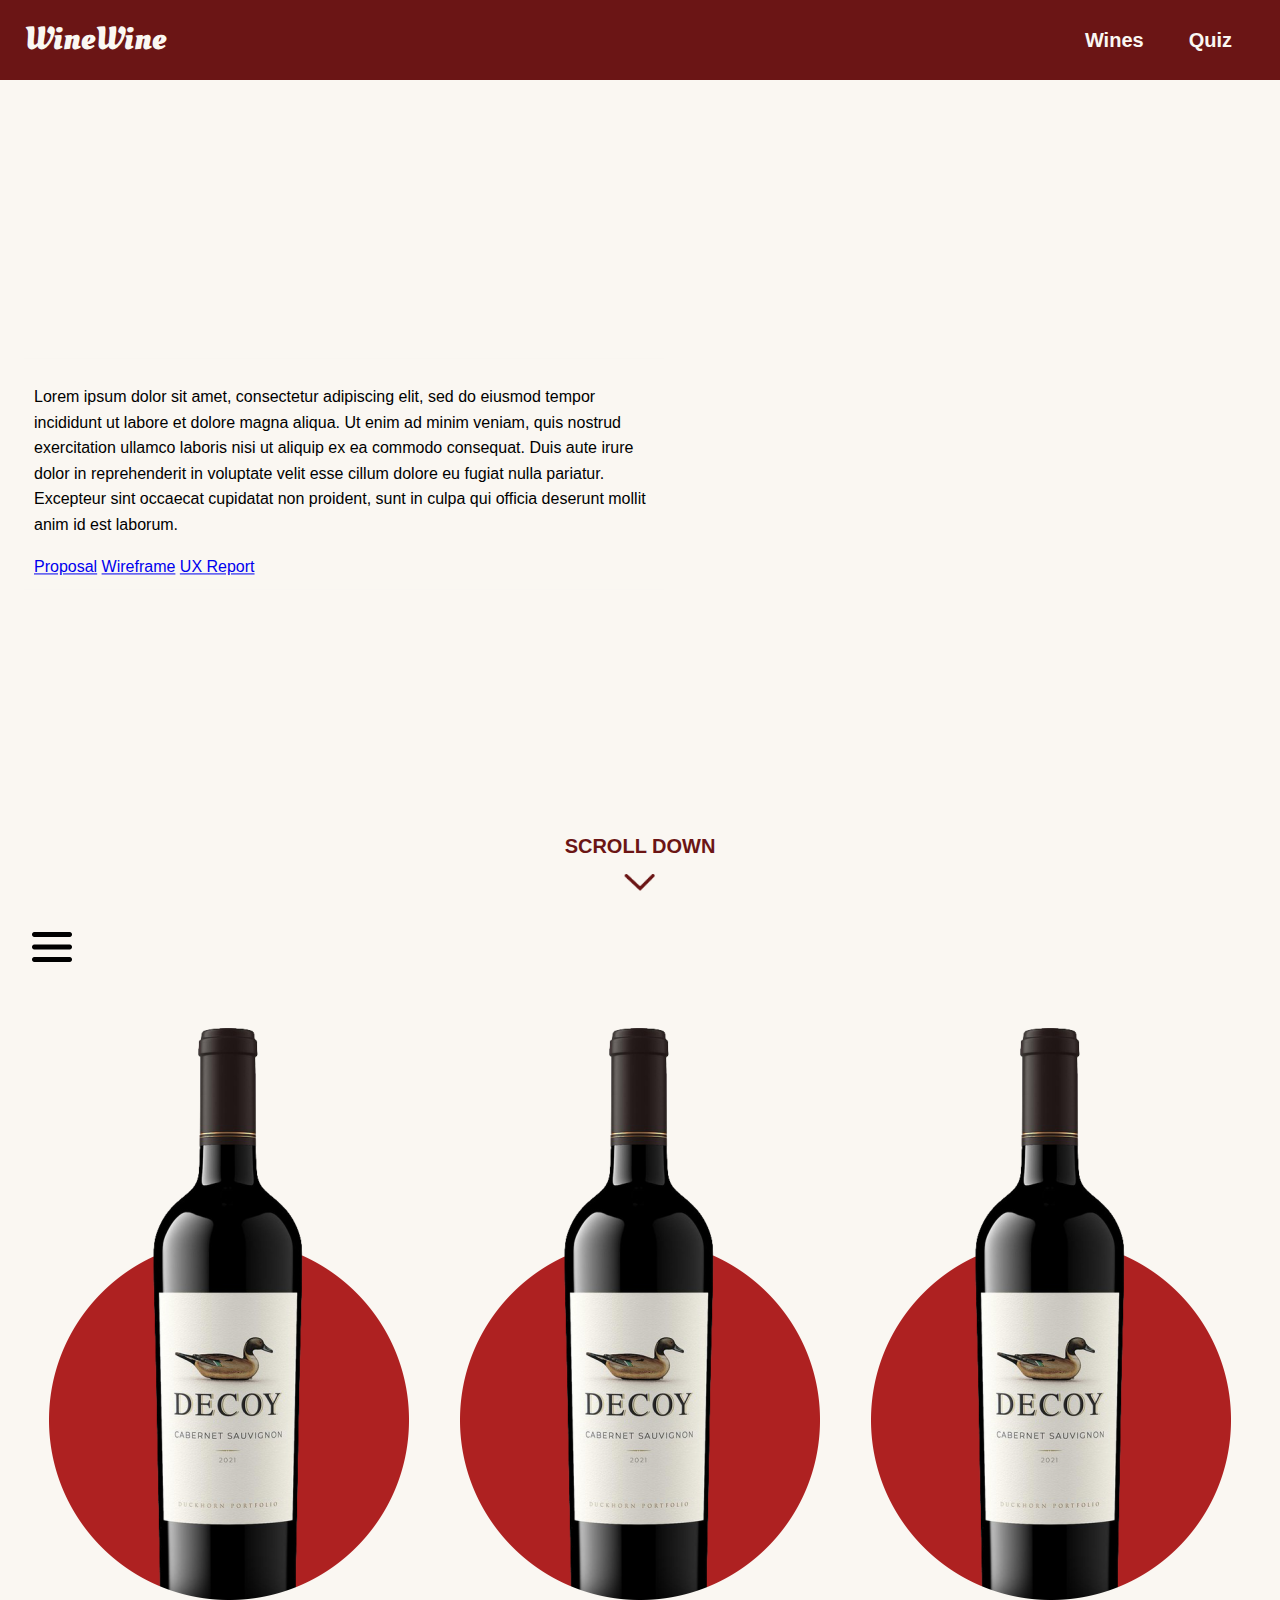
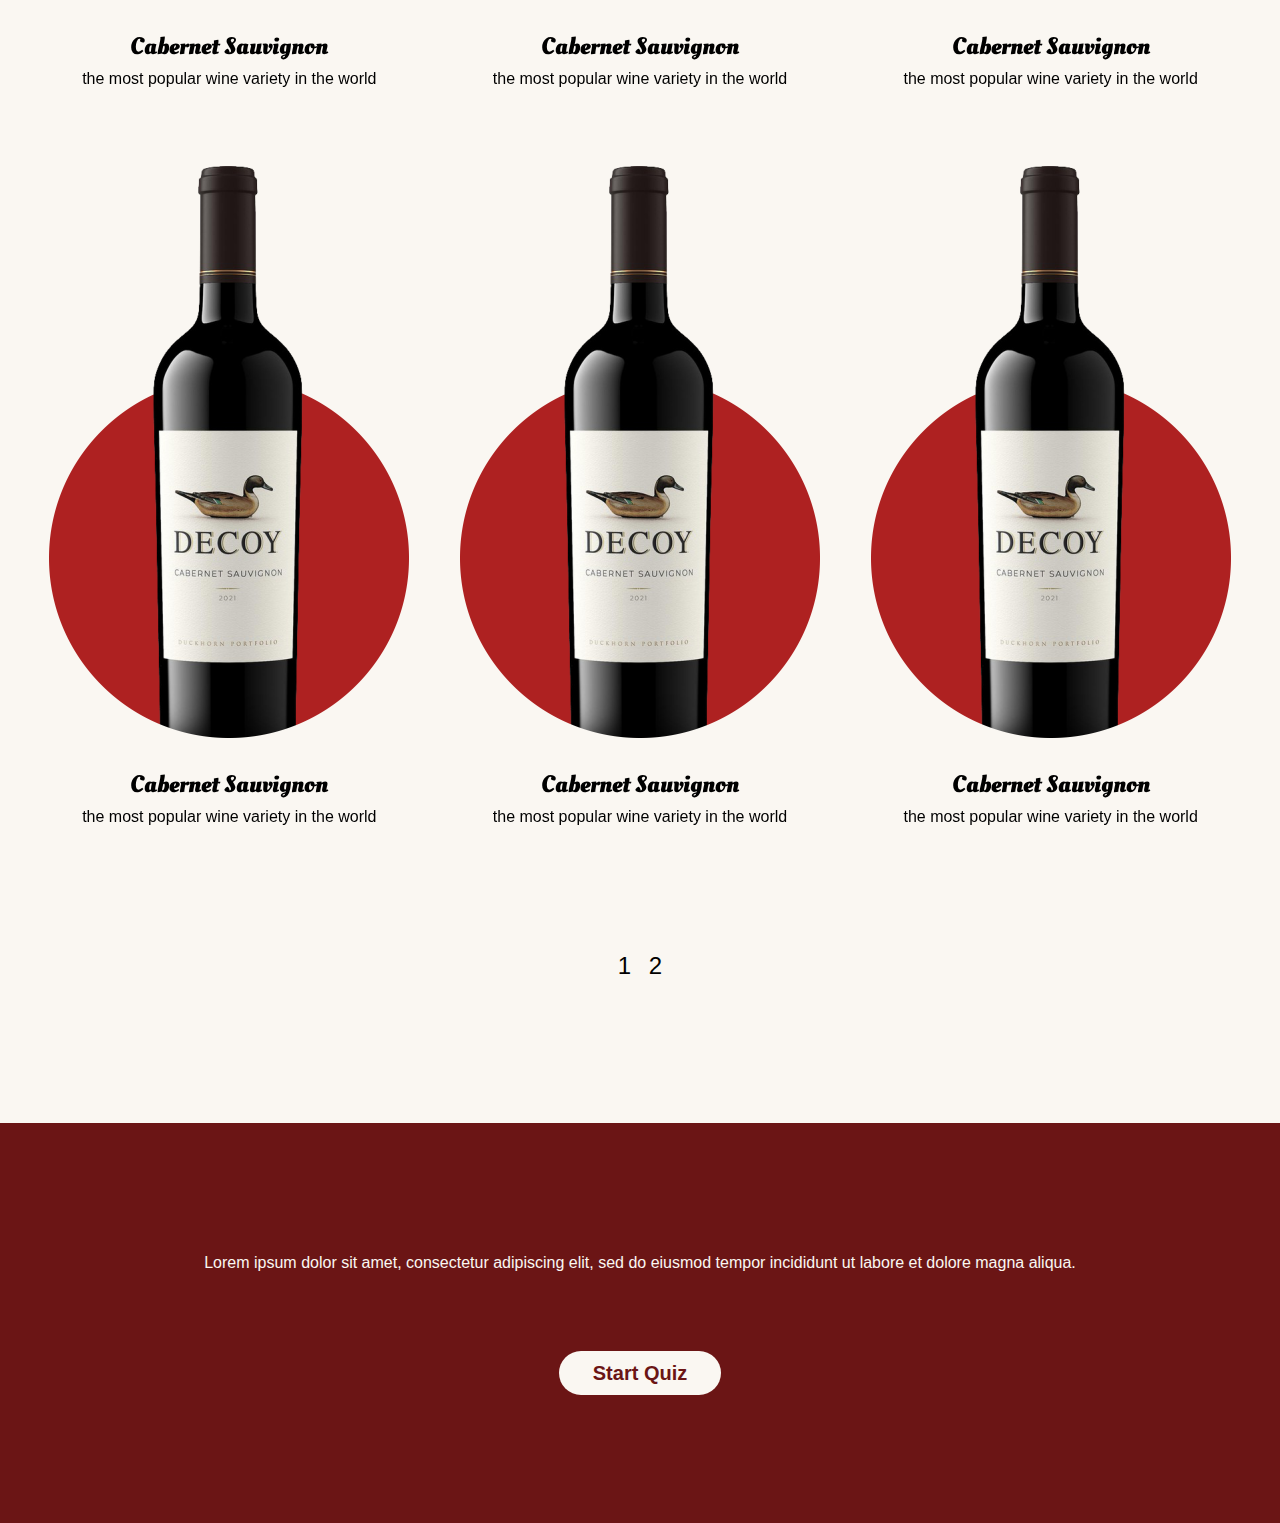
==== index.html @ 70b9f423 "update" ====
<!DOCTYPE html>
<html lang="en">
  <head>
    <meta charset="UTF-8" />
    <meta http-equiv="X-UA-Compatible" content="IE=edge" />
    <meta name="viewport" content="width=device-width, initial-scale=1.0" />
    <!-- PUT A TITLE IN HERE -->
    <title>This is the demo</title>
    <!-- PUT A DESCRIPTION IN HERE -->
    <meta name="description" content="describe content of the page here...." />
    <!-- LINK TO NORMALIZE (FOR CONSISTENCY) -->
    <link rel="stylesheet" href="styles.normalize.css" />
    <!-- LINK TO ANY FRAMEWORK STYLES HERE-->
    <!-- LINK TO YOUR STYLES -->
    <link rel="stylesheet" href="styles/styles.css" />
    <!-- LINK TO EXTERNAL JS LIBRARIES HERE -->
    <!-- LINK TO YOUR JS HERE. NOTE THE DEFER ATTRIBUTE. -->
    <script src="scripts/scripts.js" defer></script>
  </head>
  <body>
    <!-- YOUR HTML GOES HERE -->
    
    <header>
      <div class="homepage">
        <div class="container">
          <p>Lorem ipsum dolor sit amet, consectetur adipiscing elit, sed do eiusmod tempor incididunt ut labore et dolore magna aliqua. Ut enim ad minim veniam, quis nostrud exercitation ullamco laboris nisi ut aliquip ex ea commodo consequat. Duis aute irure dolor in reprehenderit in voluptate velit esse cillum dolore eu fugiat nulla pariatur. Excepteur sint occaecat cupidatat non proident, sunt in culpa qui officia deserunt mollit anim id est laborum. </p>
          <div class="files">
           <a href="#proposal">Proposal</a>
            <a href="#wireframe">Wireframe</a>
            <a href="#uxreport">UX Report</a>
          </div>
        </div>
        <div id="scroll">
          <p>Scroll Down</p>
          <img src="./images/scroll_down_icon.png">
        </div>
      </div>
    </header>
    <nav>
      <a href="index.html">WineWine</a>
      <ul>
        <li><a href="index.html#wine-intro">Wines</a></li>
        <li><a href="quiz.html">Quiz</a></li>
      </ul>
    </nav>
    <main>
      <div id="overlay" class="overlay"></div>
      <div id="menu-icon" class="menu-icon"><img src="./images/menu icon.png"></div>
      <div class="menu-container"></div>
        <div id="menu-card" class="menu-card">
          <ul>
            <li>Red Wine</li>
            <li>White Wine</li>
          </ul>
        </div>
      </div>
      <div id="wine-intro"></div>
      <div class="wine-card" id="red-wines">
        <div class="card" onclick="flipCard(this)">
          <div class="wine-container">
            <img src="./images/Cabernet Sauvignon.png" alt="Bottle of Cabernet Sauvignon wine">
            <div class="wine-text">
              <h2>Cabernet Sauvignon</h2>
              <p>the most popular wine variety in the world</p>
            </div>
          </div>
          <div class="wine-info">
            <!-- wine info -->
            <div class="wine-intro">
              <p>wine information</p>
            </div>
            <div class="wine-text">
              <h2>Cabernet Sauvignon</h2>
              <p>the most popular wine variety in the world</p>
            </div>
          </div>
        </div>
        <div class="card" onclick="flipCard(this)">
          <div class="wine-container">
            <img src="./images/Cabernet Sauvignon.png" alt="Bottle of Cabernet Sauvignon wine">
            <div class="wine-text">
              <h2>Cabernet Sauvignon</h2>
              <p>the most popular wine variety in the world</p>
            </div>
          </div>
          <div class="wine-info">
            <!-- wine info -->
            <div class="wine-intro">
              <p>wine information</p>
            </div>
            <div class="wine-text">
              <h2>Cabernet Sauvignon</h2>
              <p>the most popular wine variety in the world</p>
            </div>
          </div>
        </div>
        <div class="card" onclick="flipCard(this)">
          <div class="wine-container">
            <img src="./images/Cabernet Sauvignon.png" alt="Bottle of Cabernet Sauvignon wine">
            <div class="wine-text">
              <h2>Cabernet Sauvignon</h2>
              <p>the most popular wine variety in the world</p>
            </div>
          </div>
          <div class="wine-info">
            <!-- wine info -->
            <div class="wine-intro">
              <p>wine information</p>
            </div>
            <div class="wine-text">
              <h2>Cabernet Sauvignon</h2>
              <p>the most popular wine variety in the world</p>
            </div>
          </div>
        </div>
        <div class="card" onclick="flipCard(this)">
          <div class="wine-container">
            <img src="./images/Cabernet Sauvignon.png" alt="Bottle of Cabernet Sauvignon wine">
            <div class="wine-text">
              <h2>Cabernet Sauvignon</h2>
              <p>the most popular wine variety in the world</p>
            </div>
          </div>
          <div class="wine-info">
            <!-- wine info -->
            <div class="wine-intro">
              <p>wine information</p>
            </div>
            <div class="wine-text">
              <h2>Cabernet Sauvignon</h2>
              <p>the most popular wine variety in the world</p>
            </div>
          </div>
        </div>
        <div class="card" onclick="flipCard(this)">
          <div class="wine-container">
            <img src="./images/Cabernet Sauvignon.png" alt="Bottle of Cabernet Sauvignon wine">
            <div class="wine-text">
              <h2>Cabernet Sauvignon</h2>
              <p>the most popular wine variety in the world</p>
            </div>
          </div>
          <div class="wine-info">
            <!-- wine info -->
            <div class="wine-intro">
              <p>wine information</p>
            </div>
            <div class="wine-text">
              <h2>Cabernet Sauvignon</h2>
              <p>the most popular wine variety in the world</p>
            </div>
          </div>
        </div>
        <div class="card" onclick="flipCard(this)">
          <div class="wine-container">
            <img src="./images/Cabernet Sauvignon.png" alt="Bottle of Cabernet Sauvignon wine">
            <div class="wine-text">
              <h2>Cabernet Sauvignon</h2>
              <p>the most popular wine variety in the world</p>
            </div>
          </div>
          <div class="wine-info">
            <!-- wine info -->
            <div class="wine-intro">
              <p>wine information</p>
            </div>
            <div class="wine-text">
              <h2>Cabernet Sauvignon</h2>
              <p>the most popular wine variety in the world</p>
            </div>
          </div>
        </div>
      </div>

      <div class="wine-card" id="white-wines" style="display: none;">
        <div class="card" onclick="flipCard(this)">
          <div class="wine-container">
            <img src="./images/Sauvignon Blanc.png" alt="Bottle of Cabernet Sauvignon wine">
            <div class="wine-text">
              <h2>Sauvignon Blanc</h2>
              <p>crisp, acidic white wine with herbal flavors</p>
            </div>
          </div>
          <div class="wine-info">
            <!-- wine info -->
            <div class="wine-intro">
              <p>wine information</p>
            </div>
            <div class="wine-text">
              <h2>Cabernet Sauvignon</h2>
              <p>the most popular wine variety in the world</p>
            </div>
          </div>
        </div>
        <div class="card" onclick="flipCard(this)">
          <div class="wine-container">
            <img src="./images/Sauvignon Blanc.png" alt="Bottle of Cabernet Sauvignon wine">
            <div class="wine-text">
              <h2>Sauvignon Blanc</h2>
              <p>crisp, acidic white wine with herbal flavors</p>
            </div>
          </div>
          <div class="wine-info">
            <!-- wine info -->
            <div class="wine-intro">
              <p>wine information</p>
            </div>
            <div class="wine-text">
              <h2>Cabernet Sauvignon</h2>
              <p>the most popular wine variety in the world</p>
            </div>
          </div>
        </div>
        <div class="card" onclick="flipCard(this)">
          <div class="wine-container">
            <img src="./images/Sauvignon Blanc.png" alt="Bottle of Cabernet Sauvignon wine">
            <div class="wine-text">
              <h2>Sauvignon Blanc</h2>
              <p>crisp, acidic white wine with herbal flavors</p>
            </div>
          </div>
          <div class="wine-info">
            <!-- wine info -->
            <div class="wine-intro">
              <p>wine information</p>
            </div>
            <div class="wine-text">
              <h2>Cabernet Sauvignon</h2>
              <p>the most popular wine variety in the world</p>
            </div>
          </div>
        </div>
        <div class="card" onclick="flipCard(this)">
          <div class="wine-container">
            <img src="./images/Sauvignon Blanc.png" alt="Bottle of Cabernet Sauvignon wine">
            <div class="wine-text">
              <h2>Sauvignon Blanc</h2>
              <p>crisp, acidic white wine with herbal flavors</p>
            </div>
          </div>
          <div class="wine-info">
            <!-- wine info -->
            <div class="wine-intro">
              <p>wine information</p>
            </div>
            <div class="wine-text">
              <h2>Cabernet Sauvignon</h2>
              <p>the most popular wine variety in the world</p>
            </div>
          </div>
        </div>
        <div class="card" onclick="flipCard(this)">
          <div class="wine-container">
            <img src="./images/Sauvignon Blanc.png" alt="Bottle of Cabernet Sauvignon wine">
            <div class="wine-text">
              <h2>Sauvignon Blanc</h2>
              <p>crisp, acidic white wine with herbal flavors</p>
            </div>
          </div>
          <div class="wine-info">
            <!-- wine info -->
            <div class="wine-intro">
              <p>wine information</p>
            </div>
            <div class="wine-text">
              <h2>Cabernet Sauvignon</h2>
              <p>the most popular wine variety in the world</p>
            </div>
          </div>
        </div>
        <div class="card" onclick="flipCard(this)">
          <div class="wine-container">
            <img src="./images/Sauvignon Blanc.png" alt="Bottle of Cabernet Sauvignon wine">
            <div class="wine-text">
              <h2>Sauvignon Blanc</h2>
              <p>crisp, acidic white wine with herbal flavors</p>
            </div>
          </div>
          <div class="wine-info">
            <!-- wine info -->
            <div class="wine-intro">
              <p>wine information</p>
            </div>
            <div class="wine-text">
              <h2>Cabernet Sauvignon</h2>
              <p>the most popular wine variety in the world</p>
            </div>
          </div>
        </div>
      </div>
      <div class="pagination">
        <button id="redBtn">1</button>
        <button id="whiteBtn">2</button>
      </div>
    </main>
    <footer>
      <div class="footer-content">
        <p>Lorem ipsum dolor sit amet, consectetur adipiscing elit, sed do eiusmod tempor incididunt ut labore et dolore magna aliqua.</p>
        <button id="startQuizBtn" onclick="startQuiz()">Start Quiz</button>
      </div>
    </footer>

    <!-- YOUR EXTERNAL PLUG-IN MAY ASK YOU TO PUT A SCRIPT TAG HERE. -->
  </body>
</html>
---- styles/styles.css ----
/* ===== YOUR CSS GOES HERE ===== */
/* ===== START WITH GLOBAL STYLES THEN USE MEDIA QUERIES FOR LAYOUT ADJUSTMENTS ===== */

@import url('https://fonts.googleapis.com/css2?family=Oleo+Script:wght@400;700&display=swap');

*,
*::before,
*::after {
  box-sizing: border-box;
}

body,
h1,
h2,
h3,
h4,
h5,
h6 {
  margin: 0;
}

html {
  overflow-x: hidden;
}

body {
    font-family: 'Arial', sans-serif;
    line-height: 1.6;
    background-color: #FAF7F2;
    max-width: 1440px;
    margin: 0 auto;
    overflow-x: hidden;
    position: relative;
}

header .homepage {
    position: relative;
    width: 100%;
    max-width: 1440px;
    margin: 0 auto;
    display: grid;
    place-items: center;
    min-height: 100vh;
    padding: 2em;
    background-image: url(../images/wine_noise.jpg);
    background-size: cover;
}

#quiz_homepage {
    background-image: url(../images/quiz_bg.jpg);
}

header .container {
    position: absolute; 
    top: 50%;
    transform: translateY(-50%);
    left: 0px;
    margin: 24px;
    max-width: 640px;
    padding: 10px; 
    box-sizing: border-box; 
    background-color: rgb(250,247,242,0.7);
}

#scroll {
    color: #6B1515;
    font-size: 1.25em;
    font-weight: bold;
    text-transform: uppercase;
    position: absolute; 
    left: 50%; 
    transform: translateX(-50%); 
    bottom: 0px; 
    text-align: center; 
}

#scroll p{
    margin: 0;
}

#scroll img {
    width: 30px;
    height: 100%;
    margin-top: 12px;
}

nav {
    max-width: 1440px;
    height: 80px;
    width: 100%;
    position: fixed;
    top: 0;
    background-color: #6B1515;
    z-index: 10;
    display: flex;
    align-items: center;
    padding: 0 1.5em;
}

nav>a {
    font-family: 'Oleo Script', cursive;
    color: #FAF7F2;
    text-decoration: none;
    font-weight: bold;
    font-size: 2em;
}
  
nav ul {
    display: flex;
    justify-content: space-between;
    margin-left: auto;
    list-style: none;
    background-color: #6B1515;
    padding: 0 1.5em;
}

nav ul a {
    color: #FAF7F2;
    text-decoration: none;
    font-weight: bold;
    font-size: 1.25em;
    padding-left: 2.25em;
}
  
nav a:hover {
    text-decoration: underline;
}
  
.overlay {
    display: none; 
    position: fixed;
    top: 0;
    left: 0;
    right: 0;
    bottom: 0;
    background-color: rgba(0,0,0,0.5); 
    z-index: 1000;
}

.overlay.visible {
    display: block;
}

.menu-icon {
    /*position: absolute; 
    top: 830px; 
    left: 22px;
    margin-top: 0; 
    margin-left: 0; */
    margin-top: 2em;
    margin-bottom: 1em;
    margin-left: 2em;
    cursor: pointer;
}

.menu-icon img {
    width: 40px; 
    height: auto; 
}

.menu-container {
    position: relative;
}

.menu-card {
    display: none;
    position: absolute; 
    z-index: 1001; 
    top: 960px; 
    left: 96px;
    background-color: #FAF7F2;
    color: black;
  }

.menu-card.visible {
    display: block;
}

.wine-card {
    display: none;
}

.wine-card {
    display: flex;
    flex-wrap: wrap;
    justify-content: space-around; 
    gap: 16px; 
    margin: 0 2em;
}

.card {
    position: relative;
    display: inline-block;
    margin-top: 0.75em;
}

.wine-container {
    width: 360px; 
    height: 710px;
    position: relative;
    backface-visibility: hidden;
    z-index: 2;
}
  
.wine-container img {
    width: 100%;
    display: block;
}
  
.wine-text {
    position: absolute;
    color: black; 
    text-align: center;
    width: 100%;
    position: absolute;
    bottom: 0;
}
  
.wine-text h2 {
    font-family: 'Oleo Script', cursive;
    margin-top: 1em;
    margin-bottom: 0;
}
  
.wine-text p {
    margin-top: 0;
}

.wine-info {
    width: 100%;
    height: 100%;
    position: absolute; 
    top: 0;
    left: 0;
    backface-visibility: hidden; 
    transform: rotateY(180deg);
    z-index: 1; 
    background-color: #F9F1E3;
}

.wine-info .wine-text {
    background-color: #AE2121;
    color: #FAF7F2;
}
  
.flipped .wine-container {
    transform: rotateY(-180deg);
}
  
.flipped .wine-info {
    transform: rotateY(0deg);
}

.pagination {
    text-align: center; 
    margin-top: 5.25em;
    margin-bottom: 7em;
    font-size: 20px;
}

.pagination button {
    background: none;
    border: none;
    font-size: 24px;
}

.pagination button:hover {
    text-decoration: underline;
}

/*.pagination button:visited {
    text-decoration: underline;
}*/

footer {
    display: flex;
    flex-direction: column;
    justify-content: center; 
    text-align: center; 
    height: 400px; 
    background-color: #6B1515;
    color: #FAF7F2; 
}
  
.footer-content p {
    margin: 0em 7em 4.75em 7em;
}
  
  
button#startQuizBtn {
    background-color: #FAF7F2;
    color: #6B1515;
    border: none;
    height: 44px;
    width: 162px;
    font-size: 20px;
    font-weight: bold;
    border-radius: 22px;
    cursor: pointer;
}

.quiz-container {
    display: flex;
    justify-content: center;
    align-items: center;
    height: 70vh;
}

.quiz-question {
    display: none;
}

.quiz-question {
    display: block;
    background-color: #F9F1E3;
    padding: 20px;
    width: 100%;
    max-width: 1080px;
    max-height: 556px;
    margin: 140px 24px 24px 24px;
    padding: 64px 48px;
}

.quiz-question span {
    font-family: 'Oleo Script', cursive;
    font-size: 36px;
}

.quiz-question p {
    font-size: 18px;
}

.options {
    margin-top: 20px;
}

.option {
    font-size: 18px;
    display: block;
    background: none;
    padding: 12px 0;
    cursor: pointer;
    border: none;
}

.option:hover {
    text-decoration: underline;
}
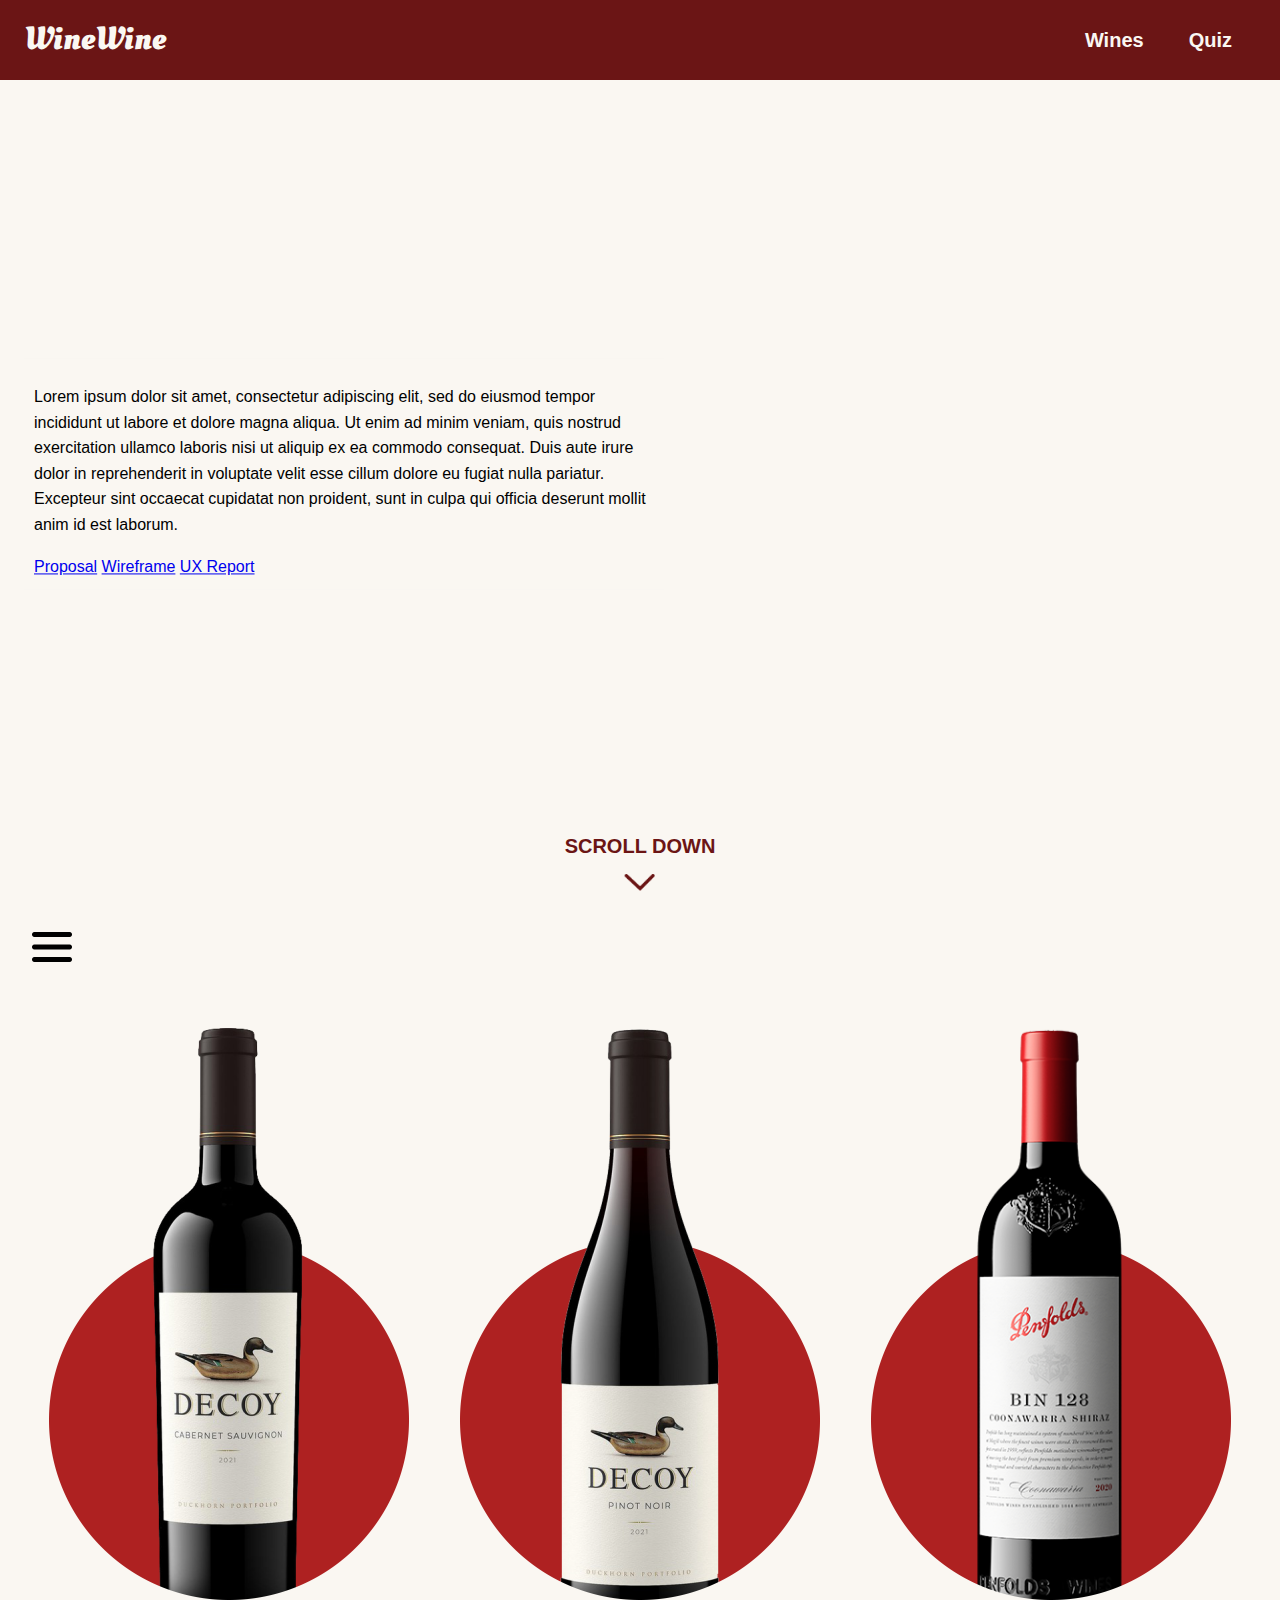
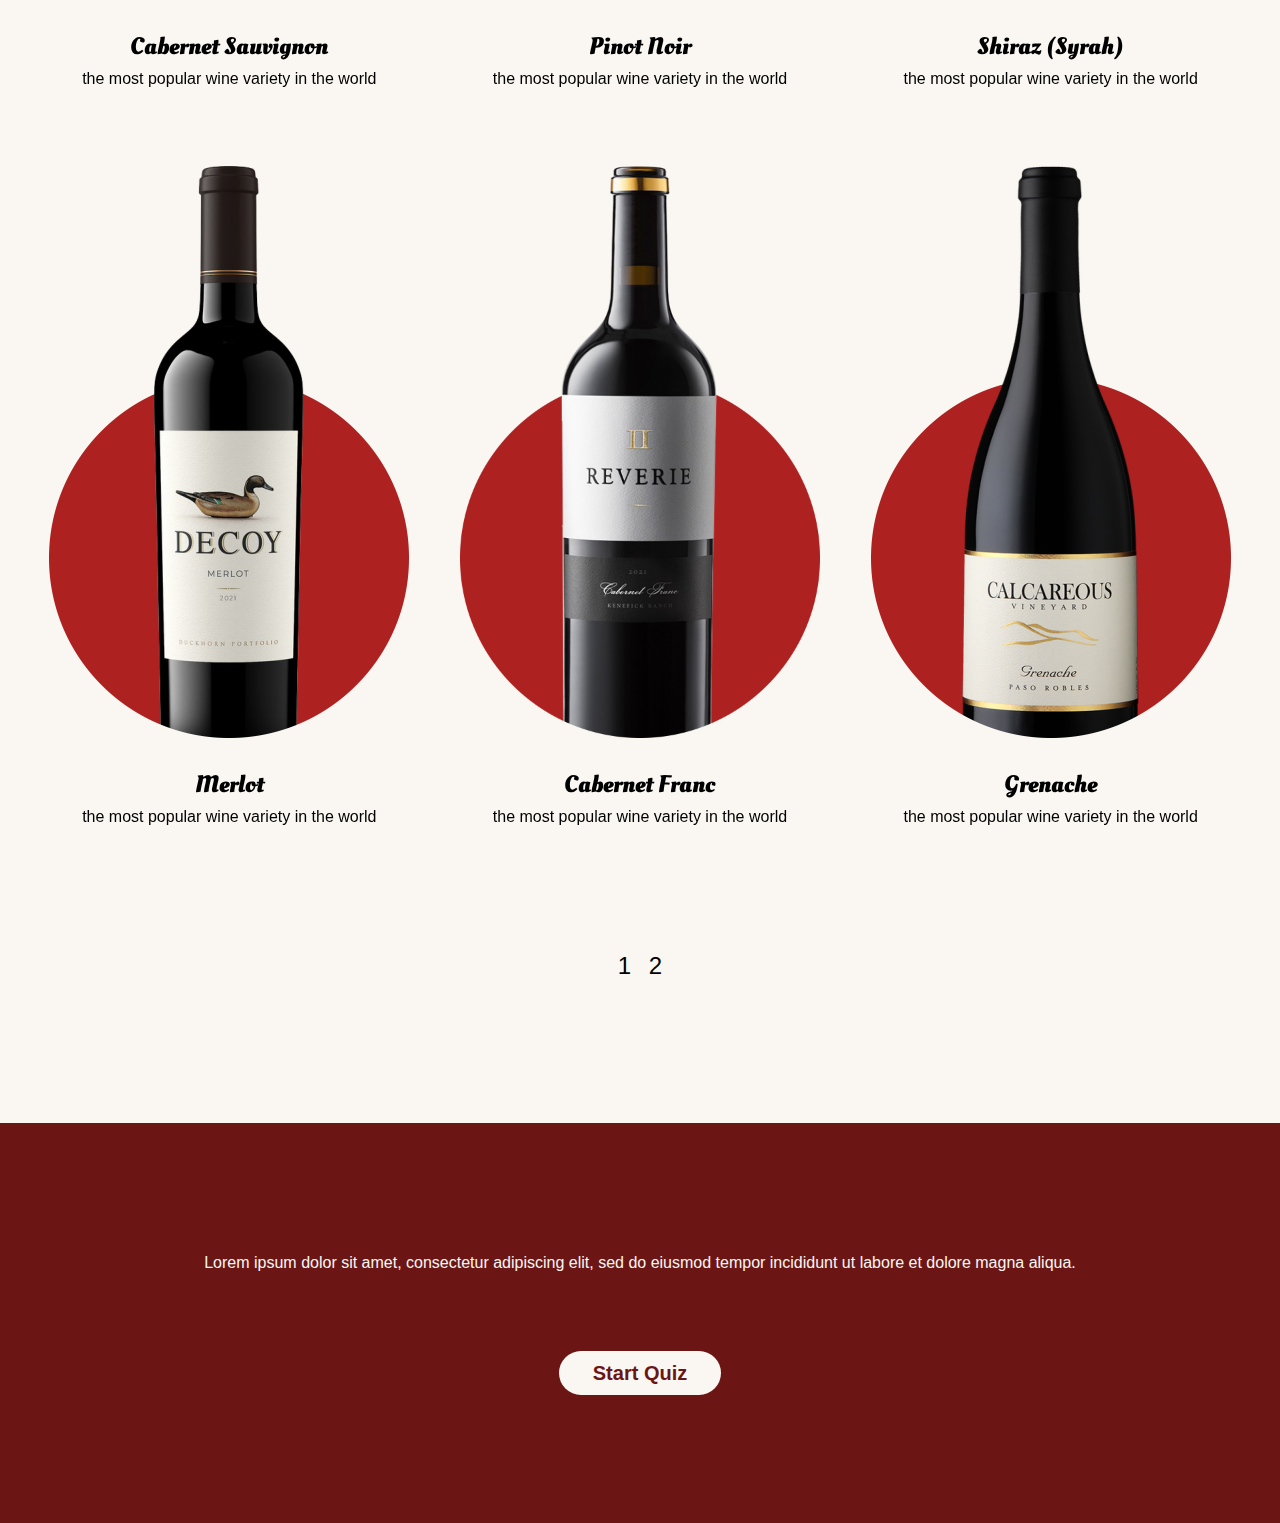
==== commit e6dc093c: "update" ====
--- a/index.html
+++ b/index.html
@@ -49,120 +49,232 @@
       <div class="menu-container"></div>
         <div id="menu-card" class="menu-card">
           <ul>
-            <li>Red Wine</li>
-            <li>White Wine</li>
+            <li><a href="#red-wines">Red Wine</a></li>
+            <li><a href="#red-Cabernet-Sauvignon">Cabernet Sauvignon</a></li>
+            <li><a href="#red-Pinot-Noir">Pinot Noir</a></li>
+            <li><a href="#red-Shiraz">Shiraz (Syrah)</a></li>
+            <li><a href="#red-Merlot">Merlot</a></li>
+            <li><a href="#red-Cabernet-Franc">Cabernet Franc</a></li>
+            <li><a href="#red-Grenache">Grenache</a></li>
+          </ul>
+          <ul>
+            <li><a href="#white-wines">White Wine</a></li>
+            <li><a href="#white-Sauvignon-Blanc">Sauvignon Blanc</a></li>
+            <li><a href="#white-Pinot-Gris">Pinot Gris</a></li>
+            <li><a href="#white-Chardonnay">Chardonnay</a></li>
+            <li><a href="#white-Riesling">Riesling</a></li>
+            <li><a href="#white-Gewurztraminer">Gewurztraminer</a></li>
+            <li><a href="#white-Moscato">Moscato</a></li>
           </ul>
         </div>
       </div>
       <div id="wine-intro"></div>
       <div class="wine-card" id="red-wines">
-        <div class="card" onclick="flipCard(this)">
-          <div class="wine-container">
-            <img src="./images/Cabernet Sauvignon.png" alt="Bottle of Cabernet Sauvignon wine">
-            <div class="wine-text">
-              <h2>Cabernet Sauvignon</h2>
-              <p>the most popular wine variety in the world</p>
-            </div>
-          </div>
-          <div class="wine-info">
-            <!-- wine info -->
-            <div class="wine-intro">
-              <p>wine information</p>
-            </div>
-            <div class="wine-text">
-              <h2>Cabernet Sauvignon</h2>
-              <p>the most popular wine variety in the world</p>
-            </div>
-          </div>
-        </div>
-        <div class="card" onclick="flipCard(this)">
-          <div class="wine-container">
-            <img src="./images/Cabernet Sauvignon.png" alt="Bottle of Cabernet Sauvignon wine">
-            <div class="wine-text">
-              <h2>Cabernet Sauvignon</h2>
-              <p>the most popular wine variety in the world</p>
-            </div>
-          </div>
-          <div class="wine-info">
-            <!-- wine info -->
-            <div class="wine-intro">
-              <p>wine information</p>
-            </div>
-            <div class="wine-text">
-              <h2>Cabernet Sauvignon</h2>
-              <p>the most popular wine variety in the world</p>
-            </div>
-          </div>
-        </div>
-        <div class="card" onclick="flipCard(this)">
-          <div class="wine-container">
-            <img src="./images/Cabernet Sauvignon.png" alt="Bottle of Cabernet Sauvignon wine">
-            <div class="wine-text">
-              <h2>Cabernet Sauvignon</h2>
-              <p>the most popular wine variety in the world</p>
-            </div>
-          </div>
-          <div class="wine-info">
-            <!-- wine info -->
-            <div class="wine-intro">
-              <p>wine information</p>
-            </div>
-            <div class="wine-text">
-              <h2>Cabernet Sauvignon</h2>
-              <p>the most popular wine variety in the world</p>
-            </div>
-          </div>
-        </div>
-        <div class="card" onclick="flipCard(this)">
-          <div class="wine-container">
-            <img src="./images/Cabernet Sauvignon.png" alt="Bottle of Cabernet Sauvignon wine">
-            <div class="wine-text">
-              <h2>Cabernet Sauvignon</h2>
-              <p>the most popular wine variety in the world</p>
-            </div>
-          </div>
-          <div class="wine-info">
-            <!-- wine info -->
-            <div class="wine-intro">
-              <p>wine information</p>
-            </div>
-            <div class="wine-text">
-              <h2>Cabernet Sauvignon</h2>
-              <p>the most popular wine variety in the world</p>
-            </div>
-          </div>
-        </div>
-        <div class="card" onclick="flipCard(this)">
-          <div class="wine-container">
-            <img src="./images/Cabernet Sauvignon.png" alt="Bottle of Cabernet Sauvignon wine">
-            <div class="wine-text">
-              <h2>Cabernet Sauvignon</h2>
-              <p>the most popular wine variety in the world</p>
-            </div>
-          </div>
-          <div class="wine-info">
-            <!-- wine info -->
-            <div class="wine-intro">
-              <p>wine information</p>
-            </div>
-            <div class="wine-text">
-              <h2>Cabernet Sauvignon</h2>
-              <p>the most popular wine variety in the world</p>
-            </div>
-          </div>
-        </div>
-        <div class="card" onclick="flipCard(this)">
-          <div class="wine-container">
-            <img src="./images/Cabernet Sauvignon.png" alt="Bottle of Cabernet Sauvignon wine">
-            <div class="wine-text">
-              <h2>Cabernet Sauvignon</h2>
-              <p>the most popular wine variety in the world</p>
-            </div>
-          </div>
-          <div class="wine-info">
-            <!-- wine info -->
-            <div class="wine-intro">
-              <p>wine information</p>
+        <div class="card" onclick="flipCard(this)" id="red-Cabernet-Sauvignon">
+          <div class="wine-container">
+            <img src="./images/Cabernet-Sauvignon.png" alt="Bottle of Cabernet Sauvignon wine">
+            <div class="wine-text">
+              <h2>Cabernet Sauvignon</h2>
+              <p>the most popular wine variety in the world</p>
+            </div>
+          </div>
+          <div class="wine-info">
+            <!-- wine info -->
+            <div class="wine-intro">
+              <div class="rating-container">
+                <div class="wine-bottle">
+                  <img src="./images/Cabernet-Sauvignon.png" alt="Bottle of Cabernet Sauvignon wine">
+                </div>
+                <div class="ratings">
+                  <div class="rating">
+                    <div class="rating-bar-background"></div>
+                    <div class="rating-bar-foreground" style="width: 44px;"></div> <!-- Sweetness -->
+                    <span>Sweetness</span>
+                  </div>
+                  <div class="rating">
+                    <div class="rating-bar-background"></div>
+                    <div class="rating-bar-foreground" style="width: 120px;"></div> <!-- Tannin -->
+                    <span>Tannin</span>
+                  </div>
+                  <div class="rating">
+                    <div class="rating-bar-background"></div>
+                    <div class="rating-bar-foreground" style="width: 70px;"></div> <!-- Acidity -->
+                    <span>Acidity</span>
+                  </div>
+                  <div class="rating">
+                    <div class="rating-bar-background"></div>
+                    <div class="rating-bar-foreground" style="width: 102px;"></div> <!-- Alcohol Content -->
+                    <span>Alcohol Content</span>
+                  </div>
+                </div>
+              </div>
+              <div class="feature-container">
+                <h3>Tastes</h3>
+                <div class="features">
+                  <div class="feature">
+                    <img src="./images/cedar.png" alt="Cedar">
+                    <p>Cedar</p>
+                  </div>
+                  <div class="feature">
+                    <img src="./images/BlackCurrant.png" alt="Black Currant">
+                    <p>Black Currant</p>
+                  </div>
+                  <div class="feature">
+                    <img src="./images/BlackCherry.png" alt="Black Cherry">
+                    <p>Black Cherry</p>
+                  </div>
+                  <div class="feature">
+                    <img src="./images/spices.png" alt="Baking Spices">
+                    <p>Baking Spices</p>
+                  </div>
+                </div>
+              </div>
+              <div class="feature-container" id="origin">
+                <h3>Origin</h3>
+                <div class="features">
+                  <div class="feature">
+                    <img src="./images/france.png" alt="France Flag">
+                    <p>France</p>
+                    <p>Burgundy</p>
+                  </div>
+                  <div class="feature">
+                    <img src="./images/new-zealand.png" alt="New Zealand Flag">
+                    <p>New Zealand</p>
+                    <p>Central Otago</p>
+                  </div>
+                  <div class="feature">
+                    <img src="./images/australia.png" alt="Australia Flag">
+                    <p>Australia</p>
+                    <p>Yarra Valley</p>
+                  </div>
+                  <div class="feature">
+                    <img src="./images/usa.png" alt="USA Flag">
+                    <p>United States</p>
+                    <p>Oregon</p>
+                  </div>
+                </div>
+              </div>
+              <div class="feature-container">
+                <h3>Food Pairing</h3>
+                <div class="features">
+                  <div class="feature">
+                    <img src="./images/lamb.png" alt="Lamb">
+                    <p>Lamb</p>
+                  </div>
+                  <div class="feature">
+                    <img src="./images/beef.png" alt="Beef">
+                    <p>Beef</p>
+                  </div>
+                  <div class="feature">
+                    <img src="./images/smoked.png" alt="Smoked Meats">
+                    <p>Smoked Meats</p>
+                  </div>
+                  <div class="feature">
+                    <img src="./images/cheeses.png" alt="Cheeses">
+                    <p>Cheeses</p>
+                  </div>
+                </div>
+              </div>
+              <div class="feature-container">
+                <div class="description">
+                  <p>Cabernet Sauvignon is a full-bodied red grape first heavily planted in the Bordeaux region. Wines are full-bodied with bold tannins and a long persistent finish driven mostly by the higher levels of alcohol and tannin that often accompany these wines.</p>
+                </div>
+              </div>
+            </div>
+            <div class="wine-text">
+              <h2>Cabernet Sauvignon</h2>
+              <p>the most popular wine variety in the world</p>
+            </div>
+          </div>
+        </div>
+        <div class="card" onclick="flipCard(this)" id="red-Pinot-Noir">
+          <div class="wine-container">
+            <img src="./images/Pinot-Noir.png" alt="Bottle of Pinot Noir wine">
+            <div class="wine-text">
+              <h2>Pinot Noir</h2>
+              <p>the most popular wine variety in the world</p>
+            </div>
+          </div>
+          <div class="wine-info">
+            <!-- wine info -->
+            <div class="wine-intro">
+              <p>wine information</p>
+            </div>
+            <div class="wine-text">
+              <h2>Cabernet Sauvignon</h2>
+              <p>the most popular wine variety in the world</p>
+            </div>
+          </div>
+        </div>
+        <div class="card" onclick="flipCard(this)" id="red-Shiraz">
+          <div class="wine-container">
+            <img src="./images/Shiraz.png" alt="Bottle of Shiraz (Syrah) wine">
+            <div class="wine-text">
+              <h2>Shiraz (Syrah)</h2>
+              <p>the most popular wine variety in the world</p>
+            </div>
+          </div>
+          <div class="wine-info">
+            <!-- wine info -->
+            <div class="wine-intro">
+              <p>wine information</p>
+            </div>
+            <div class="wine-text">
+              <h2>Cabernet Sauvignon</h2>
+              <p>the most popular wine variety in the world</p>
+            </div>
+          </div>
+        </div>
+        <div class="card" onclick="flipCard(this)" id="red-Merlot">
+          <div class="wine-container">
+            <img src="./images/Merlot.png" alt="Bottle of Merlot wine">
+            <div class="wine-text">
+              <h2>Merlot</h2>
+              <p>the most popular wine variety in the world</p>
+            </div>
+          </div>
+          <div class="wine-info">
+            <!-- wine info -->
+            <div class="wine-intro">
+              <p>wine information</p>
+            </div>
+            <div class="wine-text">
+              <h2>Cabernet Sauvignon</h2>
+              <p>the most popular wine variety in the world</p>
+            </div>
+          </div>
+        </div>
+        <div class="card" onclick="flipCard(this)" id="red-Cabernet-Franc">
+          <div class="wine-container">
+            <img src="./images/Cabernet-Franc.png" alt="Bottle of Cabernet Franc wine">
+            <div class="wine-text">
+              <h2>Cabernet Franc</h2>
+              <p>the most popular wine variety in the world</p>
+            </div>
+          </div>
+          <div class="wine-info">
+            <!-- wine info -->
+            <div class="wine-intro">
+              <p>wine information</p>
+            </div>
+            <div class="wine-text">
+              <h2>Cabernet Sauvignon</h2>
+              <p>the most popular wine variety in the world</p>
+            </div>
+          </div>
+        </div>
+        <div class="card" onclick="flipCard(this)" id="red-Grenache">
+          <div class="wine-container">
+            <img src="./images/Grenache.png" alt="Bottle of Grenache wine">
+            <div class="wine-text">
+              <h2>Grenache</h2>
+              <p>the most popular wine variety in the world</p>
+            </div>
+          </div>
+          <div class="wine-info">
+            <!-- wine info -->
+            <div class="wine-intro">
+              
             </div>
             <div class="wine-text">
               <h2>Cabernet Sauvignon</h2>
@@ -173,9 +285,9 @@
       </div>
 
       <div class="wine-card" id="white-wines" style="display: none;">
-        <div class="card" onclick="flipCard(this)">
-          <div class="wine-container">
-            <img src="./images/Sauvignon Blanc.png" alt="Bottle of Cabernet Sauvignon wine">
+        <div class="card" onclick="flipCard(this)" id="white-Sauvignon-Blanc">
+          <div class="wine-container">
+            <img src="./images/Sauvignon-Blanc.png" alt="Bottle of Sauvignon Blanc wine">
             <div class="wine-text">
               <h2>Sauvignon Blanc</h2>
               <p>crisp, acidic white wine with herbal flavors</p>
@@ -187,102 +299,102 @@
               <p>wine information</p>
             </div>
             <div class="wine-text">
-              <h2>Cabernet Sauvignon</h2>
-              <p>the most popular wine variety in the world</p>
-            </div>
-          </div>
-        </div>
-        <div class="card" onclick="flipCard(this)">
-          <div class="wine-container">
-            <img src="./images/Sauvignon Blanc.png" alt="Bottle of Cabernet Sauvignon wine">
-            <div class="wine-text">
               <h2>Sauvignon Blanc</h2>
-              <p>crisp, acidic white wine with herbal flavors</p>
-            </div>
-          </div>
-          <div class="wine-info">
-            <!-- wine info -->
-            <div class="wine-intro">
-              <p>wine information</p>
-            </div>
-            <div class="wine-text">
-              <h2>Cabernet Sauvignon</h2>
-              <p>the most popular wine variety in the world</p>
-            </div>
-          </div>
-        </div>
-        <div class="card" onclick="flipCard(this)">
-          <div class="wine-container">
-            <img src="./images/Sauvignon Blanc.png" alt="Bottle of Cabernet Sauvignon wine">
-            <div class="wine-text">
-              <h2>Sauvignon Blanc</h2>
-              <p>crisp, acidic white wine with herbal flavors</p>
-            </div>
-          </div>
-          <div class="wine-info">
-            <!-- wine info -->
-            <div class="wine-intro">
-              <p>wine information</p>
-            </div>
-            <div class="wine-text">
-              <h2>Cabernet Sauvignon</h2>
-              <p>the most popular wine variety in the world</p>
-            </div>
-          </div>
-        </div>
-        <div class="card" onclick="flipCard(this)">
-          <div class="wine-container">
-            <img src="./images/Sauvignon Blanc.png" alt="Bottle of Cabernet Sauvignon wine">
-            <div class="wine-text">
-              <h2>Sauvignon Blanc</h2>
-              <p>crisp, acidic white wine with herbal flavors</p>
-            </div>
-          </div>
-          <div class="wine-info">
-            <!-- wine info -->
-            <div class="wine-intro">
-              <p>wine information</p>
-            </div>
-            <div class="wine-text">
-              <h2>Cabernet Sauvignon</h2>
-              <p>the most popular wine variety in the world</p>
-            </div>
-          </div>
-        </div>
-        <div class="card" onclick="flipCard(this)">
-          <div class="wine-container">
-            <img src="./images/Sauvignon Blanc.png" alt="Bottle of Cabernet Sauvignon wine">
-            <div class="wine-text">
-              <h2>Sauvignon Blanc</h2>
-              <p>crisp, acidic white wine with herbal flavors</p>
-            </div>
-          </div>
-          <div class="wine-info">
-            <!-- wine info -->
-            <div class="wine-intro">
-              <p>wine information</p>
-            </div>
-            <div class="wine-text">
-              <h2>Cabernet Sauvignon</h2>
-              <p>the most popular wine variety in the world</p>
-            </div>
-          </div>
-        </div>
-        <div class="card" onclick="flipCard(this)">
-          <div class="wine-container">
-            <img src="./images/Sauvignon Blanc.png" alt="Bottle of Cabernet Sauvignon wine">
-            <div class="wine-text">
-              <h2>Sauvignon Blanc</h2>
-              <p>crisp, acidic white wine with herbal flavors</p>
-            </div>
-          </div>
-          <div class="wine-info">
-            <!-- wine info -->
-            <div class="wine-intro">
-              <p>wine information</p>
-            </div>
-            <div class="wine-text">
-              <h2>Cabernet Sauvignon</h2>
+              <p>the most popular wine variety in the world</p>
+            </div>
+          </div>
+        </div>
+        <div class="card" onclick="flipCard(this)" id="white-Pinot-Gris">
+          <div class="wine-container">
+            <img src="./images/Pinot-Gris.png" alt="Bottle of Pinot Gris wine">
+            <div class="wine-text">
+              <h2>Pinot Gris</h2>
+              <p>crisp, acidic white wine with herbal flavors</p>
+            </div>
+          </div>
+          <div class="wine-info">
+            <!-- wine info -->
+            <div class="wine-intro">
+              <p>wine information</p>
+            </div>
+            <div class="wine-text">
+              <h2>Pinot Gris</h2>
+              <p>the most popular wine variety in the world</p>
+            </div>
+          </div>
+        </div>
+        <div class="card" onclick="flipCard(this)" id="white-Chardonnay">
+          <div class="wine-container">
+            <img src="./images/Chardonnay.png" alt="Bottle of Chardonnay wine">
+            <div class="wine-text">
+              <h2>Chardonnay</h2>
+              <p>crisp, acidic white wine with herbal flavors</p>
+            </div>
+          </div>
+          <div class="wine-info">
+            <!-- wine info -->
+            <div class="wine-intro">
+              <p>wine information</p>
+            </div>
+            <div class="wine-text">
+              <h2>Chardonnay</h2>
+              <p>the most popular wine variety in the world</p>
+            </div>
+          </div>
+        </div>
+        <div class="card" onclick="flipCard(this)" id="white-Riesling">
+          <div class="wine-container">
+            <img src="./images/Riesling.png" alt="Bottle of Riesling wine">
+            <div class="wine-text">
+              <h2>Riesling</h2>
+              <p>crisp, acidic white wine with herbal flavors</p>
+            </div>
+          </div>
+          <div class="wine-info">
+            <!-- wine info -->
+            <div class="wine-intro">
+              <p>wine information</p>
+            </div>
+            <div class="wine-text">
+              <h2>Riesling</h2>
+              <p>the most popular wine variety in the world</p>
+            </div>
+          </div>
+        </div>
+        <div class="card" onclick="flipCard(this)" id="white-Gewurztraminer">
+          <div class="wine-container">
+            <img src="./images/Gewurztraminer.png" alt="Bottle of Gewurztraminer wine">
+            <div class="wine-text">
+              <h2>Gewurztraminer</h2>
+              <p>crisp, acidic white wine with herbal flavors</p>
+            </div>
+          </div>
+          <div class="wine-info">
+            <!-- wine info -->
+            <div class="wine-intro">
+              <p>wine information</p>
+            </div>
+            <div class="wine-text">
+              <h2>Gewurztraminer</h2>
+              <p>the most popular wine variety in the world</p>
+            </div>
+          </div>
+        </div>
+        <div class="card" onclick="flipCard(this)" id="white-Moscato">
+          <div class="wine-container">
+            <img src="./images/Moscato.png" alt="Bottle of Moscato wine">
+            <div class="wine-text">
+              <h2>Moscato</h2>
+              <p>crisp, acidic white wine with herbal flavors</p>
+            </div>
+          </div>
+          <div class="wine-info">
+            <!-- wine info -->
+            <div class="wine-intro">
+              <p>wine information</p>
+            </div>
+            <div class="wine-text">
+              <h2>Moscato</h2>
               <p>the most popular wine variety in the world</p>
             </div>
           </div>
--- a/styles/styles.css
+++ b/styles/styles.css
@@ -166,7 +166,7 @@
     display: none;
     position: absolute; 
     z-index: 1001; 
-    top: 960px; 
+    top: 840px; 
     left: 96px;
     background-color: #FAF7F2;
     color: black;
@@ -174,6 +174,34 @@
 
 .menu-card.visible {
     display: block;
+}
+
+.menu-card ul {
+    margin: 24px 36px 0 0;
+}
+
+.menu-card ul li {
+    list-style: none;
+    margin: 6px 0;
+    padding: 0;
+}
+
+.menu-card ul li a {
+    color: #1a1a1a;
+    text-decoration: none;
+}
+
+.menu-card ul li a:hover {
+    text-decoration: underline;
+}
+
+.menu-card ul li:first-child {
+    font-family: 'Oleo Script', cursive;
+    font-size: 28px;
+}
+
+.menu-card ul:last-child li:last-child {
+    margin-bottom: 24px;
 }
 
 .wine-card {
@@ -242,6 +270,105 @@
     background-color: #AE2121;
     color: #FAF7F2;
 }
+
+#white-wines .wine-info .wine-text {
+    background-color: #F4ECB9;
+    color:#1a1a1a;
+}
+
+.rating-container {
+    display: flex;
+    justify-content: space-between;
+    align-items: center;
+    margin: 12px 16px 4px 12px;
+}
+
+.wine-bottle {
+    height: 104px;
+    width: 62px; 
+}
+  
+.wine-bottle img {
+    width: 100%;
+    display: block;
+}
+
+.rating {
+    display: flex;
+    align-items: center;
+}
+
+.rating-bar-background {
+    height: 14px;
+    background-color: rgb(174,33,33,0.3);
+    border-radius: 7px;
+    width: 140px;
+    position: relative;
+}
+
+.rating-bar-foreground {
+    height: 14px;
+    background-color: #AE2121; 
+    border-radius: 7px;
+    position: absolute;
+}
+
+.rating span {
+    white-space: nowrap;
+    padding: 0 0 0 6px;
+    margin: 0;
+}
+
+.feature-container {
+    margin: 20px 16px;
+}
+
+h3 {
+    font-family: 'Oleo Script', cursive;
+}
+
+.features {
+    text-align: center;
+    display: flex;
+    justify-content: space-between;
+    align-items: center;
+}
+
+.feature {
+    display: flex;
+    flex-direction: column;
+    align-items: center;
+}
+
+.feature-container img {
+    height: 48px;
+    width: auto;
+}
+
+.feature p {
+    font-size: 12px;
+    margin: 0;
+    padding: 0;
+}
+
+#origin img {
+    height: 33px;
+    width: auto;
+    margin-bottom: 2px;
+}
+
+#origin .feature p:nth-child(2) {
+    font-weight: bold;
+}
+
+#origin p {
+    line-height: 120%;
+}
+
+.description p {
+    font-size: 14px;
+    line-height: 140%;
+}
   
 .flipped .wine-container {
     transform: rotateY(-180deg);
@@ -267,10 +394,6 @@
 .pagination button:hover {
     text-decoration: underline;
 }
-
-/*.pagination button:visited {
-    text-decoration: underline;
-}*/
 
 footer {
     display: flex;
@@ -287,7 +410,7 @@
 }
   
   
-button#startQuizBtn {
+button#startQuizBtn, button#submitAnswers {
     background-color: #FAF7F2;
     color: #6B1515;
     border: none;
@@ -299,11 +422,20 @@
     cursor: pointer;
 }
 
+button#submitAnswers {
+    color: #FAF7F2;
+    background-color: #6B1515;
+}
+
+button#startQuizBtn:hover, button#submitAnswers:hover {
+    text-decoration: underline;
+}
+
 .quiz-container {
     display: flex;
     justify-content: center;
     align-items: center;
-    height: 70vh;
+    height: 64vh;
 }
 
 .quiz-question {
@@ -345,4 +477,79 @@
 
 .option:hover {
     text-decoration: underline;
+}
+
+.option.correct {
+    color: green;
+    font-weight: bold;
+}
+
+.option.incorrect {
+    color: red;
+    font-weight: bold;
+}
+
+#feedback {
+    color: red;
+    font-style: italic;
+}
+
+.red_feedback_card {
+    width: 360px; 
+    height: 710px;
+    position: fixed;
+    top: 50%;
+    left: 50%;
+    transform: translate(-50%, -50%);
+    background-color: #F9F1E3;
+    z-index: 2000; 
+}
+
+.red_feedback_card .wine-text {
+    background-color: #AE2121;
+    color: #FAF7F2;
+}
+
+button#submitAnswers {
+    position: absolute; 
+    bottom: 48px;
+    right: 0;
+    margin-right: 24px;
+}
+
+.completion-page {
+    display: flex;
+    justify-content: center;
+    align-items: center;
+    margin-top: 72px;
+}
+
+.completion-container {
+    display: flex;
+    flex-wrap: wrap;
+    align-items: center; 
+    justify-content: center; 
+    height: 100%;
+}
+  
+.trophy-container {
+    padding: 20px;
+    margin-right: 20px; 
+}
+  
+.trophy {
+    width: 360px; 
+    height: auto;
+    margin: 24px 24px 0 24px;
+}
+ 
+.completion-text-container {
+    flex: 1 1 auto;
+    max-width: 600px;
+    margin: 24px;
+}
+
+.completion-text-container h1 {
+    font-family: 'Oleo Script', cursive;
+    font-size: 48px;
 }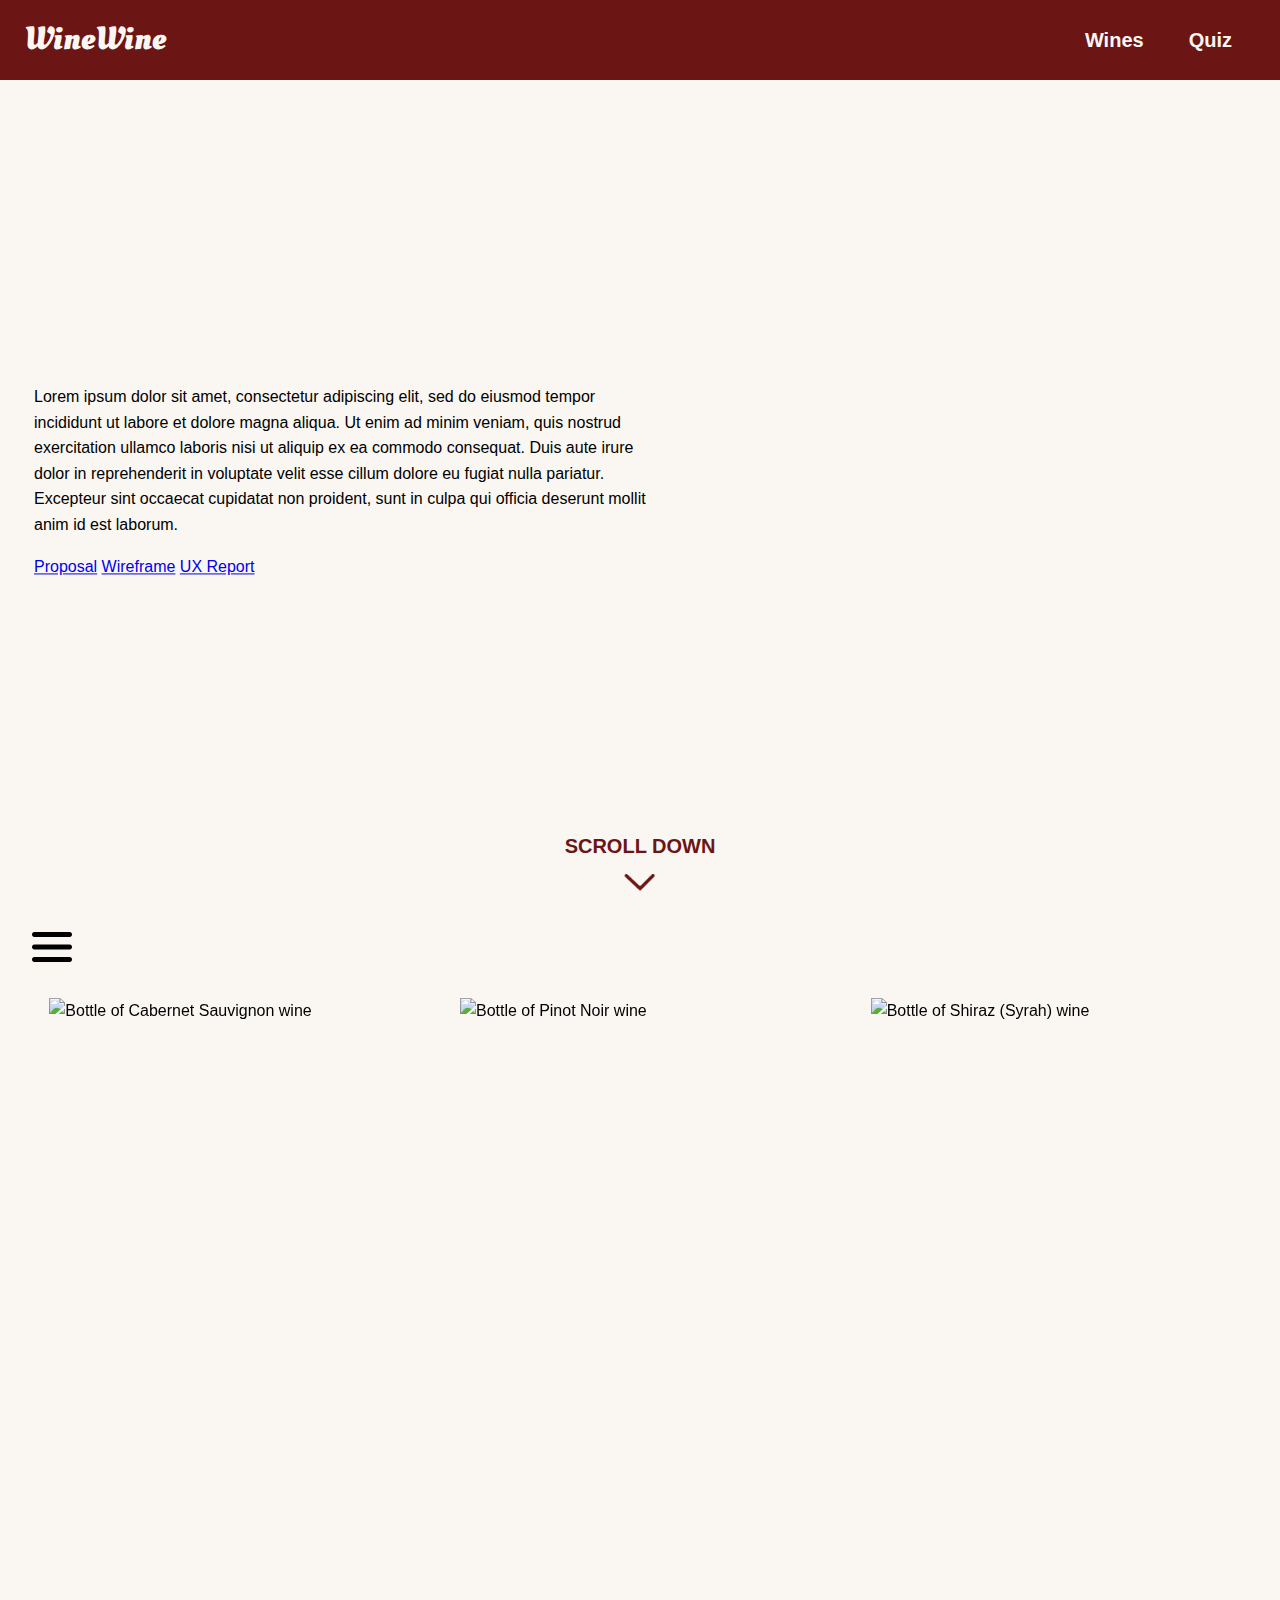
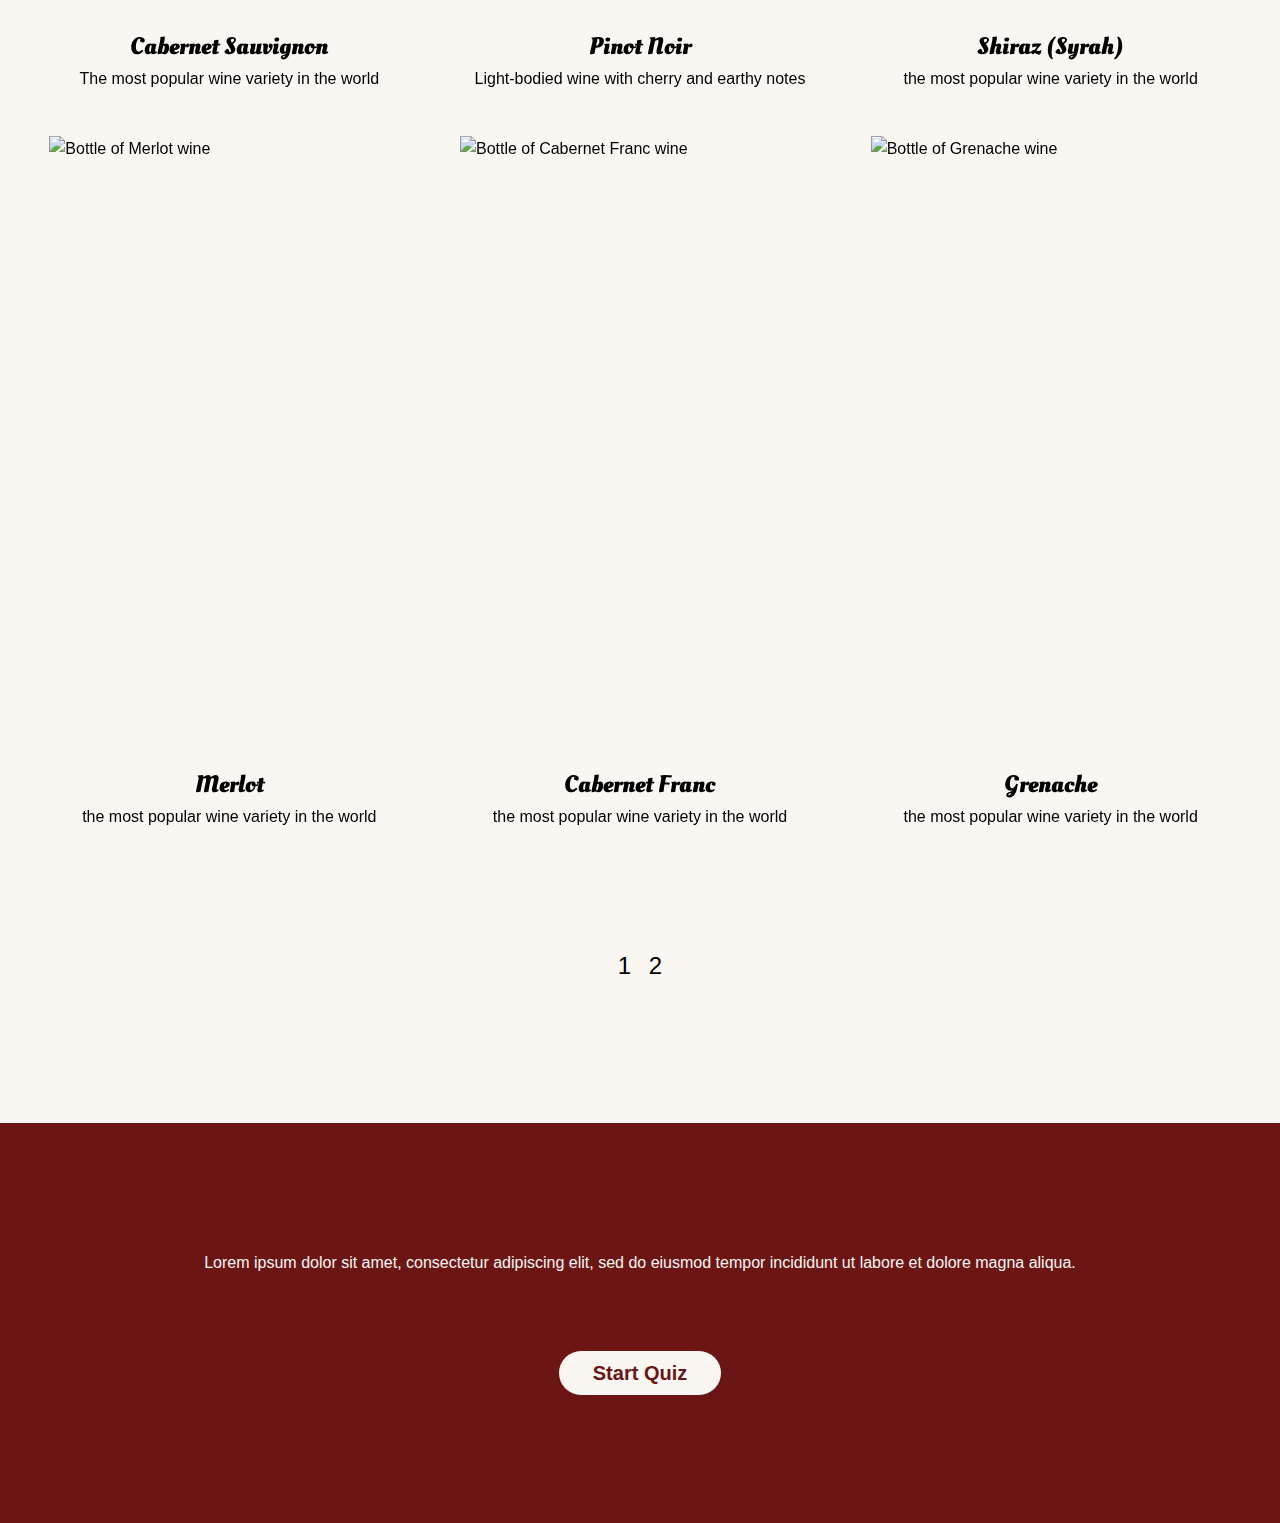
==== commit 673a57be: "update" ====
--- a/index.html
+++ b/index.html
@@ -50,32 +50,32 @@
         <div id="menu-card" class="menu-card">
           <ul>
             <li><a href="#red-wines">Red Wine</a></li>
-            <li><a href="#red-Cabernet-Sauvignon">Cabernet Sauvignon</a></li>
-            <li><a href="#red-Pinot-Noir">Pinot Noir</a></li>
-            <li><a href="#red-Shiraz">Shiraz (Syrah)</a></li>
-            <li><a href="#red-Merlot">Merlot</a></li>
-            <li><a href="#red-Cabernet-Franc">Cabernet Franc</a></li>
-            <li><a href="#red-Grenache">Grenache</a></li>
+            <li><a href="#red-cabernet-sauvignon">Cabernet Sauvignon</a></li>
+            <li><a href="#red-pinot-noir">Pinot Noir</a></li>
+            <li><a href="#red-shiraz">Shiraz (Syrah)</a></li>
+            <li><a href="#red-merlot">Merlot</a></li>
+            <li><a href="#red-cabernet-franc">Cabernet Franc</a></li>
+            <li><a href="#red-grenache">Grenache</a></li>
           </ul>
           <ul>
             <li><a href="#white-wines">White Wine</a></li>
-            <li><a href="#white-Sauvignon-Blanc">Sauvignon Blanc</a></li>
-            <li><a href="#white-Pinot-Gris">Pinot Gris</a></li>
-            <li><a href="#white-Chardonnay">Chardonnay</a></li>
-            <li><a href="#white-Riesling">Riesling</a></li>
-            <li><a href="#white-Gewurztraminer">Gewurztraminer</a></li>
-            <li><a href="#white-Moscato">Moscato</a></li>
+            <li><a href="#white-sauvignon-blanc">Sauvignon Blanc</a></li>
+            <li><a href="#white-pinot-gris">Pinot Gris</a></li>
+            <li><a href="#white-chardonnay">Chardonnay</a></li>
+            <li><a href="#white-riesling">Riesling</a></li>
+            <li><a href="#white-gewurztraminer">Gewurztraminer</a></li>
+            <li><a href="#white-moscato">Moscato</a></li>
           </ul>
         </div>
       </div>
       <div id="wine-intro"></div>
       <div class="wine-card" id="red-wines">
-        <div class="card" onclick="flipCard(this)" id="red-Cabernet-Sauvignon">
-          <div class="wine-container">
-            <img src="./images/Cabernet-Sauvignon.png" alt="Bottle of Cabernet Sauvignon wine">
+        <div class="card" id="red-cabernet-sauvignon">
+          <div class="wine-container">
+            <img src="./images/cabernet-sauvignon.png" alt="Bottle of Cabernet Sauvignon wine">
             <div class="wine-text">
               <h2>Cabernet Sauvignon</h2>
-              <p>the most popular wine variety in the world</p>
+              <p>The most popular wine variety in the world</p>
             </div>
           </div>
           <div class="wine-info">
@@ -83,27 +83,27 @@
             <div class="wine-intro">
               <div class="rating-container">
                 <div class="wine-bottle">
-                  <img src="./images/Cabernet-Sauvignon.png" alt="Bottle of Cabernet Sauvignon wine">
+                  <img src="./images/cabernet-sauvignon.png" alt="Bottle of Cabernet Sauvignon wine">
                 </div>
                 <div class="ratings">
                   <div class="rating">
-                    <div class="rating-bar-background"></div>
-                    <div class="rating-bar-foreground" style="width: 44px;"></div> <!-- Sweetness -->
+                    <div class="rating-bar-background-r"></div>
+                    <div class="rating-bar-foreground-r" id="cabernet-sauvignon-sweetness"></div>
                     <span>Sweetness</span>
                   </div>
                   <div class="rating">
-                    <div class="rating-bar-background"></div>
-                    <div class="rating-bar-foreground" style="width: 120px;"></div> <!-- Tannin -->
+                    <div class="rating-bar-background-r"></div>
+                    <div class="rating-bar-foreground-r" id="cabernet-sauvignon-tannin"></div>
                     <span>Tannin</span>
                   </div>
                   <div class="rating">
-                    <div class="rating-bar-background"></div>
-                    <div class="rating-bar-foreground" style="width: 70px;"></div> <!-- Acidity -->
+                    <div class="rating-bar-background-r"></div>
+                    <div class="rating-bar-foreground-r" id="cabernet-sauvignon-acidity"></div>
                     <span>Acidity</span>
                   </div>
                   <div class="rating">
-                    <div class="rating-bar-background"></div>
-                    <div class="rating-bar-foreground" style="width: 102px;"></div> <!-- Alcohol Content -->
+                    <div class="rating-bar-background-r"></div>
+                    <div class="rating-bar-foreground-r" id="cabernet-sauvignon-alcohol"></div>
                     <span>Alcohol Content</span>
                   </div>
                 </div>
@@ -116,16 +116,133 @@
                     <p>Cedar</p>
                   </div>
                   <div class="feature">
-                    <img src="./images/BlackCurrant.png" alt="Black Currant">
+                    <img src="./images/black-currant.png" alt="Black Currant">
                     <p>Black Currant</p>
                   </div>
                   <div class="feature">
-                    <img src="./images/BlackCherry.png" alt="Black Cherry">
+                    <img src="./images/black-cherry.png" alt="Black Cherry">
                     <p>Black Cherry</p>
                   </div>
                   <div class="feature">
                     <img src="./images/spices.png" alt="Baking Spices">
                     <p>Baking Spices</p>
+                  </div>
+                </div>
+              </div>
+              <div class="feature-container" id="origin">
+                <h3>Origin</h3>
+                <div class="features">
+                  <div class="feature">
+                    <img src="./images/france.png" alt="France Flag">
+                    <p>France</p>
+                    <p>Bordeaux</p>
+                  </div>
+                  <div class="feature">
+                    <img src="./images/usa.png" alt="USA Flag">
+                    <p>United States</p>
+                    <p>California</p>
+                  </div>
+                  <div class="feature">
+                    <img src="./images/chile.png" alt="Chile Flag">
+                    <p>Chile</p>
+                    <p>Colchagua</p>
+                  </div>
+                  <div class="feature">
+                    <img src="./images/argentina.png" alt="Argentina Flag">
+                    <p>Argentina</p>
+                    <p>Mendoza</p>
+                  </div>
+                </div>
+              </div>
+              <div class="feature-container">
+                <h3>Food Pairing</h3>
+                <div class="features">
+                  <div class="feature">
+                    <img src="./images/lamb.png" alt="Lamb">
+                    <p>Lamb</p>
+                  </div>
+                  <div class="feature">
+                    <img src="./images/beef.png" alt="Beef">
+                    <p>Beef</p>
+                  </div>
+                  <div class="feature">
+                    <img src="./images/smoked.png" alt="Smoked Meats">
+                    <p>Smoked Meats</p>
+                  </div>
+                  <div class="feature">
+                    <img src="./images/cheeses.png" alt="Cheeses">
+                    <p>Cheeses</p>
+                  </div>
+                </div>
+              </div>
+              <div class="feature-container">
+                <div class="description">
+                  <p>Cabernet Sauvignon is a full-bodied red grape first heavily planted in the Bordeaux region. Wines are full-bodied with bold tannins and a long persistent finish driven mostly by the higher levels of alcohol and tannin that often accompany these wines.</p>
+                </div>
+              </div>
+            </div>
+            <div class="wine-text">
+              <h2>Cabernet Sauvignon</h2>
+              <p>The most popular wine variety in the world</p>
+            </div>
+          </div>
+        </div>
+        <div class="card" id="red-pinot-noir">
+          <div class="wine-container">
+            <img src="./images/pinot-noir.png" alt="Bottle of Pinot Noir wine">
+            <div class="wine-text">
+              <h2>Pinot Noir</h2>
+              <p>Light-bodied wine with cherry and earthy notes</p>
+            </div>
+          </div>
+          <div class="wine-info">
+            <!-- wine info -->
+            <div class="wine-intro">
+              <div class="rating-container">
+                <div class="wine-bottle">
+                  <img src="./images/pinot-noir.png" alt="Bottle of Pinot Noir wine">
+                </div>
+                <div class="ratings">
+                  <div class="rating">
+                    <div class="rating-bar-background-r"></div>
+                    <div class="rating-bar-foreground-r" id="pinot-noir-sweetness"></div>
+                    <span>Sweetness</span>
+                  </div>
+                  <div class="rating">
+                    <div class="rating-bar-background-r"></div>
+                    <div class="rating-bar-foreground-r" id="pinot-noir-tannin"></div>
+                    <span>Tannin</span>
+                  </div>
+                  <div class="rating">
+                    <div class="rating-bar-background-r"></div>
+                    <div class="rating-bar-foreground-r" id="pinot-noir-acidity"></div>
+                    <span>Acidity</span>
+                  </div>
+                  <div class="rating">
+                    <div class="rating-bar-background-r"></div>
+                    <div class="rating-bar-foreground-r" id="pinot-noir-alcohol"></div>
+                    <span>Alcohol Content</span>
+                  </div>
+                </div>
+              </div>
+              <div class="feature-container">
+                <h3>Tastes</h3>
+                <div class="features">
+                  <div class="feature">
+                    <img src="./images/cherry.png" alt="Cherry">
+                    <p>Cherry</p>
+                  </div>
+                  <div class="feature">
+                    <img src="./images/raspberry.png" alt="Raspberry">
+                    <p>Raspberry</p>
+                  </div>
+                  <div class="feature">
+                    <img src="./images/mushroom.png" alt="Mushroom">
+                    <p>Mushroom</p>
+                  </div>
+                  <div class="feature">
+                    <img src="./images/lilac.png" alt="Lilac">
+                    <p>Lilac</p>
                   </div>
                 </div>
               </div>
@@ -158,16 +275,16 @@
                 <h3>Food Pairing</h3>
                 <div class="features">
                   <div class="feature">
-                    <img src="./images/lamb.png" alt="Lamb">
-                    <p>Lamb</p>
-                  </div>
-                  <div class="feature">
-                    <img src="./images/beef.png" alt="Beef">
-                    <p>Beef</p>
-                  </div>
-                  <div class="feature">
-                    <img src="./images/smoked.png" alt="Smoked Meats">
-                    <p>Smoked Meats</p>
+                    <img src="./images/duck.png" alt="Duck">
+                    <p>Duck</p>
+                  </div>
+                  <div class="feature">
+                    <img src="./images/chicken.png" alt="Chicken">
+                    <p>Chicken</p>
+                  </div>
+                  <div class="feature">
+                    <img src="./images/sushi.png" alt="Sushi">
+                    <p>Sushi</p>
                   </div>
                   <div class="feature">
                     <img src="./images/cheeses.png" alt="Cheeses">
@@ -177,9 +294,28 @@
               </div>
               <div class="feature-container">
                 <div class="description">
-                  <p>Cabernet Sauvignon is a full-bodied red grape first heavily planted in the Bordeaux region. Wines are full-bodied with bold tannins and a long persistent finish driven mostly by the higher levels of alcohol and tannin that often accompany these wines.</p>
-                </div>
-              </div>
+                  <p>Pinot Noir is a dry, light-bodied red that was first widely planted in France. The wines typically have higher acidity and a soft, smooth, low-tannin finish.</p>
+                </div>
+              </div>
+            </div>
+            <div class="wine-text">
+              <h2>Pinot Noir</h2>
+              <p>Light-bodied wine with cherry and earthy notes</p>
+            </div>
+          </div>
+        </div>
+        <div class="card" id="red-shiraz">
+          <div class="wine-container">
+            <img src="./images/shiraz.png" alt="Bottle of Shiraz (Syrah) wine">
+            <div class="wine-text">
+              <h2>Shiraz (Syrah)</h2>
+              <p>the most popular wine variety in the world</p>
+            </div>
+          </div>
+          <div class="wine-info">
+            <!-- wine info -->
+            <div class="wine-intro">
+              <p>wine information</p>
             </div>
             <div class="wine-text">
               <h2>Cabernet Sauvignon</h2>
@@ -187,11 +323,11 @@
             </div>
           </div>
         </div>
-        <div class="card" onclick="flipCard(this)" id="red-Pinot-Noir">
-          <div class="wine-container">
-            <img src="./images/Pinot-Noir.png" alt="Bottle of Pinot Noir wine">
-            <div class="wine-text">
-              <h2>Pinot Noir</h2>
+        <div class="card" id="red-merlot">
+          <div class="wine-container">
+            <img src="./images/merlot.png" alt="Bottle of Merlot wine">
+            <div class="wine-text">
+              <h2>Merlot</h2>
               <p>the most popular wine variety in the world</p>
             </div>
           </div>
@@ -206,11 +342,11 @@
             </div>
           </div>
         </div>
-        <div class="card" onclick="flipCard(this)" id="red-Shiraz">
-          <div class="wine-container">
-            <img src="./images/Shiraz.png" alt="Bottle of Shiraz (Syrah) wine">
-            <div class="wine-text">
-              <h2>Shiraz (Syrah)</h2>
+        <div class="card" id="red-cabernet-franc">
+          <div class="wine-container">
+            <img src="./images/cabernet-franc.png" alt="Bottle of Cabernet Franc wine">
+            <div class="wine-text">
+              <h2>Cabernet Franc</h2>
               <p>the most popular wine variety in the world</p>
             </div>
           </div>
@@ -225,47 +361,9 @@
             </div>
           </div>
         </div>
-        <div class="card" onclick="flipCard(this)" id="red-Merlot">
-          <div class="wine-container">
-            <img src="./images/Merlot.png" alt="Bottle of Merlot wine">
-            <div class="wine-text">
-              <h2>Merlot</h2>
-              <p>the most popular wine variety in the world</p>
-            </div>
-          </div>
-          <div class="wine-info">
-            <!-- wine info -->
-            <div class="wine-intro">
-              <p>wine information</p>
-            </div>
-            <div class="wine-text">
-              <h2>Cabernet Sauvignon</h2>
-              <p>the most popular wine variety in the world</p>
-            </div>
-          </div>
-        </div>
-        <div class="card" onclick="flipCard(this)" id="red-Cabernet-Franc">
-          <div class="wine-container">
-            <img src="./images/Cabernet-Franc.png" alt="Bottle of Cabernet Franc wine">
-            <div class="wine-text">
-              <h2>Cabernet Franc</h2>
-              <p>the most popular wine variety in the world</p>
-            </div>
-          </div>
-          <div class="wine-info">
-            <!-- wine info -->
-            <div class="wine-intro">
-              <p>wine information</p>
-            </div>
-            <div class="wine-text">
-              <h2>Cabernet Sauvignon</h2>
-              <p>the most popular wine variety in the world</p>
-            </div>
-          </div>
-        </div>
-        <div class="card" onclick="flipCard(this)" id="red-Grenache">
-          <div class="wine-container">
-            <img src="./images/Grenache.png" alt="Bottle of Grenache wine">
+        <div class="card" id="red-grenache">
+          <div class="wine-container">
+            <img src="./images/grenache.png" alt="Bottle of Grenache wine">
             <div class="wine-text">
               <h2>Grenache</h2>
               <p>the most popular wine variety in the world</p>
@@ -284,29 +382,127 @@
         </div>
       </div>
 
-      <div class="wine-card" id="white-wines" style="display: none;">
-        <div class="card" onclick="flipCard(this)" id="white-Sauvignon-Blanc">
-          <div class="wine-container">
-            <img src="./images/Sauvignon-Blanc.png" alt="Bottle of Sauvignon Blanc wine">
+      <div class="wine-card" id="white-wines">
+        <div class="card" id="white-sauvignon-blanc">
+          <div class="wine-container">
+            <img src="./images/sauvignon-blanc.png" alt="Bottle of Sauvignon Blanc wine">
             <div class="wine-text">
               <h2>Sauvignon Blanc</h2>
-              <p>crisp, acidic white wine with herbal flavors</p>
-            </div>
-          </div>
-          <div class="wine-info">
-            <!-- wine info -->
-            <div class="wine-intro">
-              <p>wine information</p>
+              <p>Crisp, acidic white wine with herbal flavors</p>
+            </div>
+          </div>
+          <div class="wine-info">
+            <!-- wine info -->
+            <div class="wine-intro">
+              <div class="rating-container">
+                <div class="wine-bottle">
+                  <img src="./images/sauvignon-blanc.png" alt="Bottle of Sauvignon Blanc wine">
+                </div>
+                <div class="ratings">
+                  <div class="rating">
+                    <div class="rating-bar-background-w"></div>
+                    <div class="rating-bar-foreground-w" id="sauvignon-blanc-sweetness"></div>
+                    <span>Sweetness</span>
+                  </div>
+                  <div class="rating">
+                    <div class="rating-bar-background-w"></div>
+                    <div class="rating-bar-foreground-w" id="sauvignon-blanc-body"></div>
+                    <span>Body</span>
+                  </div>
+                  <div class="rating">
+                    <div class="rating-bar-background-w"></div>
+                    <div class="rating-bar-foreground-w" id="sauvignon-blanc-acidity"></div>
+                    <span>Acidity</span>
+                  </div>
+                  <div class="rating">
+                    <div class="rating-bar-background-w"></div>
+                    <div class="rating-bar-foreground-w" id="sauvignon-blanc-alcohol"></div>
+                    <span>Alcohol Content</span>
+                  </div>
+                </div>
+              </div>
+              <div class="feature-container">
+                <h3>Tastes</h3>
+                <div class="features">
+                  <div class="feature">
+                    <img src="./images/grass.png" alt="Grass">
+                    <p>Grass</p>
+                  </div>
+                  <div class="feature">
+                    <img src="./images/passionfruit.png" alt="Passionfruit">
+                    <p>Passionfruit</p>
+                  </div>
+                  <div class="feature">
+                    <img src="./images/peach.png" alt="Peach">
+                    <p>Peach</p>
+                  </div>
+                  <div class="feature">
+                    <img src="./images/grapefruit.png" alt="Grapefruit">
+                    <p>Grapefruit</p>
+                  </div>
+                </div>
+              </div>
+              <div class="feature-container" id="origin">
+                <h3>Origin</h3>
+                <div class="features">
+                  <div class="feature">
+                    <img src="./images/france.png" alt="France Flag">
+                    <p>France</p>
+                    <p>Bordeaux</p>
+                  </div>
+                  <div class="feature">
+                    <img src="./images/usa.png" alt="USA Flag">
+                    <p>United States</p>
+                    <p>California</p>
+                  </div>
+                  <div class="feature">
+                    <img src="./images/chile.png" alt="Chile Flag">
+                    <p>Chile</p>
+                    <p>Colchagua</p>
+                  </div>
+                  <div class="feature">
+                    <img src="./images/argentina.png" alt="Argentina Flag">
+                    <p>Argentina</p>
+                    <p>Mendoza</p>
+                  </div>
+                </div>
+              </div>
+              <div class="feature-container">
+                <h3>Food Pairing</h3>
+                <div class="features">
+                  <div class="feature">
+                    <img src="./images/shellfish.png" alt="Shellfish">
+                    <p>Shellfish</p>
+                  </div>
+                  <div class="feature">
+                    <img src="./images/salad.png" alt="Salad">
+                    <p>Salad</p>
+                  </div>
+                  <div class="feature">
+                    <img src="./images/sushi.png" alt="Sushi">
+                    <p>Asian Food</p>
+                  </div>
+                  <div class="feature">
+                    <img src="./images/mexican.png" alt="Taco">
+                    <p>Mexican Food</p>
+                  </div>
+                </div>
+              </div>
+              <div class="feature-container">
+                <div class="description">
+                  <p>Sauvignon Blanc is a dry white grape first widely planted in France. Wines are tart, typically with herbal, “green” fruit flavors.</p>
+                </div>
+              </div>
             </div>
             <div class="wine-text">
               <h2>Sauvignon Blanc</h2>
-              <p>the most popular wine variety in the world</p>
-            </div>
-          </div>
-        </div>
-        <div class="card" onclick="flipCard(this)" id="white-Pinot-Gris">
-          <div class="wine-container">
-            <img src="./images/Pinot-Gris.png" alt="Bottle of Pinot Gris wine">
+              <p>Crisp, acidic white wine with herbal flavors</p>
+            </div>
+          </div>
+        </div>
+        <div class="card" id="white-pinot-gris">
+          <div class="wine-container">
+            <img src="./images/pinot-gris.png" alt="Bottle of Pinot Gris wine">
             <div class="wine-text">
               <h2>Pinot Gris</h2>
               <p>crisp, acidic white wine with herbal flavors</p>
@@ -323,9 +519,9 @@
             </div>
           </div>
         </div>
-        <div class="card" onclick="flipCard(this)" id="white-Chardonnay">
-          <div class="wine-container">
-            <img src="./images/Chardonnay.png" alt="Bottle of Chardonnay wine">
+        <div class="card" id="white-chardonnay">
+          <div class="wine-container">
+            <img src="./images/chardonnay.png" alt="Bottle of Chardonnay wine">
             <div class="wine-text">
               <h2>Chardonnay</h2>
               <p>crisp, acidic white wine with herbal flavors</p>
@@ -342,9 +538,9 @@
             </div>
           </div>
         </div>
-        <div class="card" onclick="flipCard(this)" id="white-Riesling">
-          <div class="wine-container">
-            <img src="./images/Riesling.png" alt="Bottle of Riesling wine">
+        <div class="card" id="white-riesling">
+          <div class="wine-container">
+            <img src="./images/riesling.png" alt="Bottle of Riesling wine">
             <div class="wine-text">
               <h2>Riesling</h2>
               <p>crisp, acidic white wine with herbal flavors</p>
@@ -361,9 +557,9 @@
             </div>
           </div>
         </div>
-        <div class="card" onclick="flipCard(this)" id="white-Gewurztraminer">
-          <div class="wine-container">
-            <img src="./images/Gewurztraminer.png" alt="Bottle of Gewurztraminer wine">
+        <div class="card" id="white-gewurztraminer">
+          <div class="wine-container">
+            <img src="./images/gewurztraminer.png" alt="Bottle of Gewurztraminer wine">
             <div class="wine-text">
               <h2>Gewurztraminer</h2>
               <p>crisp, acidic white wine with herbal flavors</p>
@@ -380,9 +576,9 @@
             </div>
           </div>
         </div>
-        <div class="card" onclick="flipCard(this)" id="white-Moscato">
-          <div class="wine-container">
-            <img src="./images/Moscato.png" alt="Bottle of Moscato wine">
+        <div class="card" id="white-moscato">
+          <div class="wine-container">
+            <img src="./images/moscato.png" alt="Bottle of Moscato wine">
             <div class="wine-text">
               <h2>Moscato</h2>
               <p>crisp, acidic white wine with herbal flavors</p>
@@ -408,7 +604,7 @@
     <footer>
       <div class="footer-content">
         <p>Lorem ipsum dolor sit amet, consectetur adipiscing elit, sed do eiusmod tempor incididunt ut labore et dolore magna aliqua.</p>
-        <button id="startQuizBtn" onclick="startQuiz()">Start Quiz</button>
+        <button id="startQuizBtn">Start Quiz</button>
       </div>
     </footer>
 
--- a/styles/styles.css
+++ b/styles/styles.css
@@ -216,6 +216,10 @@
     margin: 0 2em;
 }
 
+#white-wines {
+    display: none;
+}
+
 .card {
     position: relative;
     display: inline-block;
@@ -298,7 +302,7 @@
     align-items: center;
 }
 
-.rating-bar-background {
+.rating-bar-background-r {
     height: 14px;
     background-color: rgb(174,33,33,0.3);
     border-radius: 7px;
@@ -306,12 +310,44 @@
     position: relative;
 }
 
-.rating-bar-foreground {
+.rating-bar-foreground-r {
     height: 14px;
     background-color: #AE2121; 
     border-radius: 7px;
     position: absolute;
 }
+
+#cabernet-sauvignon-sweetness {width: 60px;}
+#cabernet-sauvignon-tannin {width: 126px;}
+#cabernet-sauvignon-acidity {width: 90px;}
+#cabernet-sauvignon-alcohol {width: 110px;}
+
+#pinot-noir-sweetness {width: 34px;}
+#pinot-noir-tannin {width: 60px;}
+#pinot-noir-acidity {width: 112px;}
+#pinot-noir-alcohol {width: 90px;}
+
+.rating-bar-background-w {
+    height: 14px;
+    background-color: rgb(240,193,23,0.4);
+    border-radius: 7px;
+    width: 140px;
+    position: relative;
+}
+
+.rating-bar-foreground-w {
+    height: 14px;
+    background-color: #F0C117; 
+    border-radius: 7px;
+    position: absolute;
+}
+
+#sauvignon-blanc-sweetness {width: 48px;}
+#sauvignon-blanc-body {width: 48px;}
+#sauvignon-blanc-acidity {width: 140px;}
+#sauvignon-blanc-alcohol {width: 94px;}
+
+
 
 .rating span {
     white-space: nowrap;
@@ -429,6 +465,14 @@
 
 button#startQuizBtn:hover, button#submitAnswers:hover {
     text-decoration: underline;
+}
+
+#question2, #question3, #question4, #question5 {
+    display: none;
+}
+
+.red_feedback_card {
+    display: none;
 }
 
 .quiz-container {
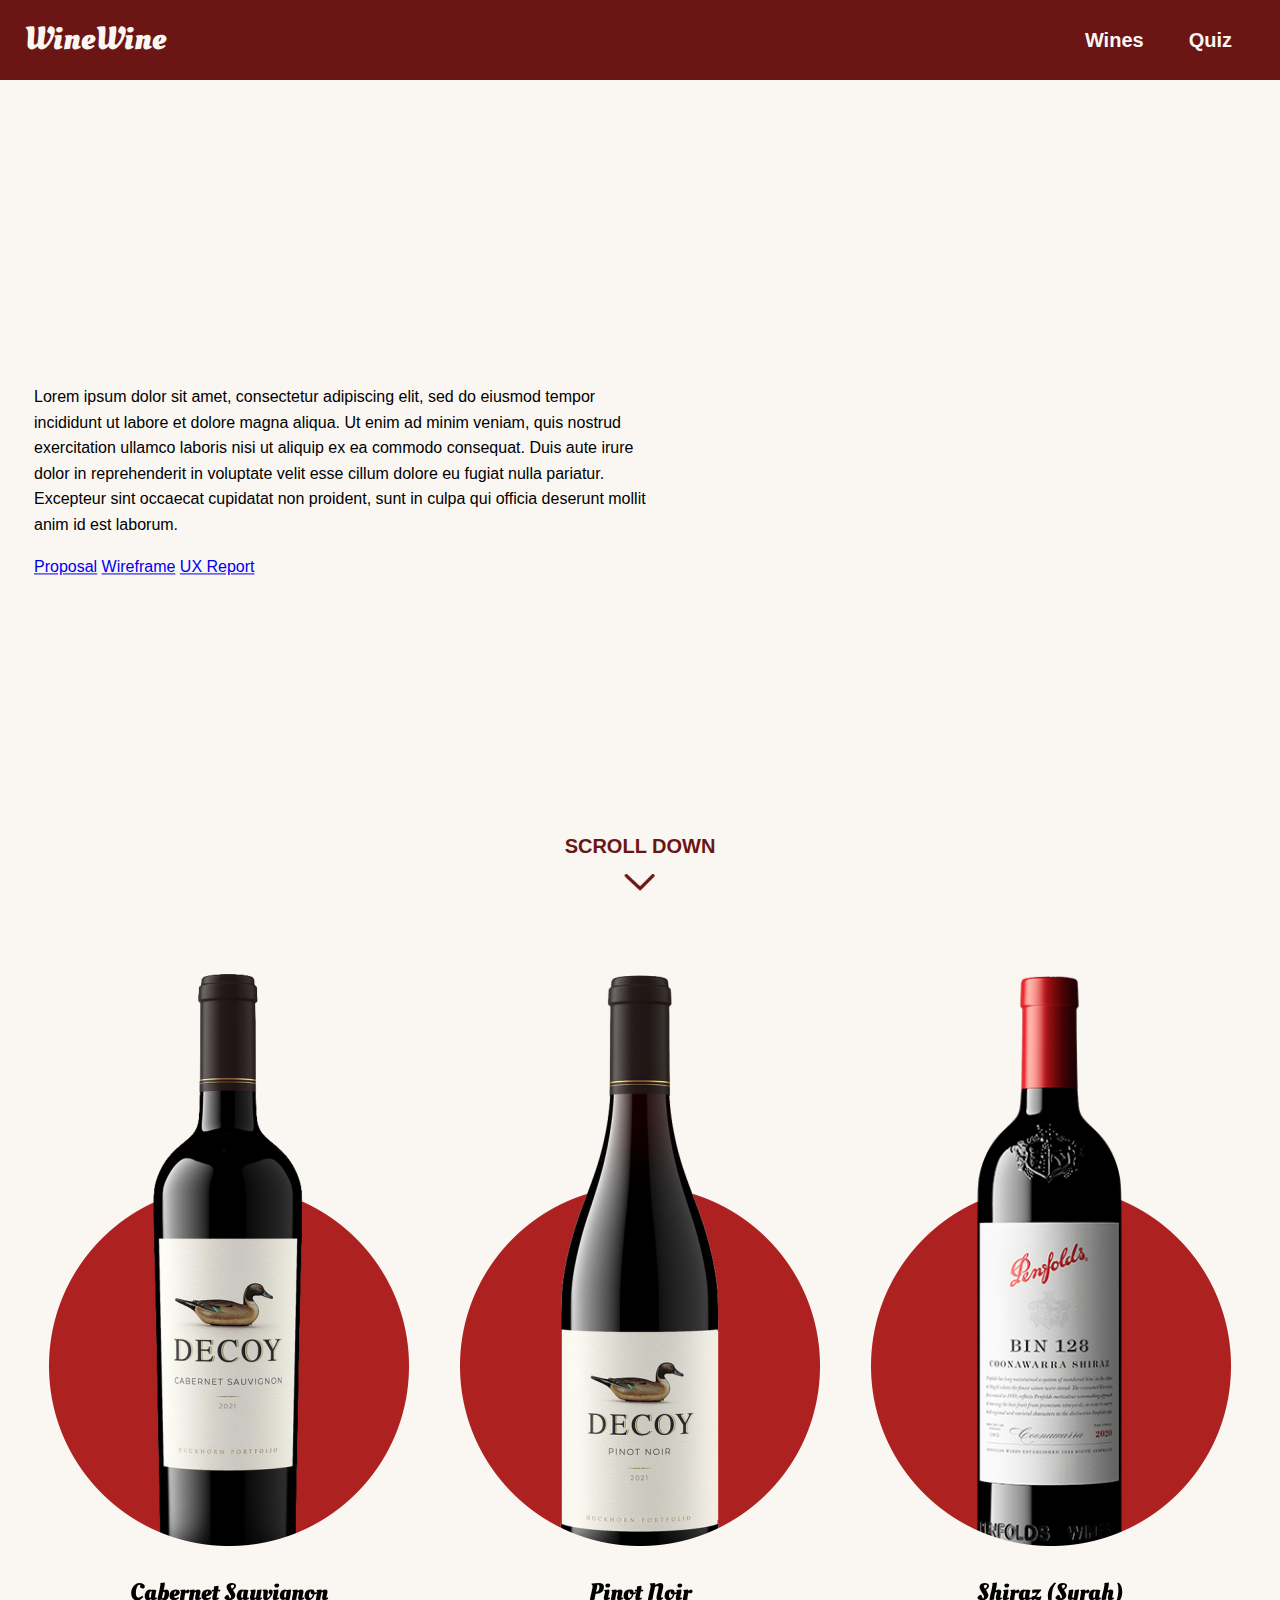
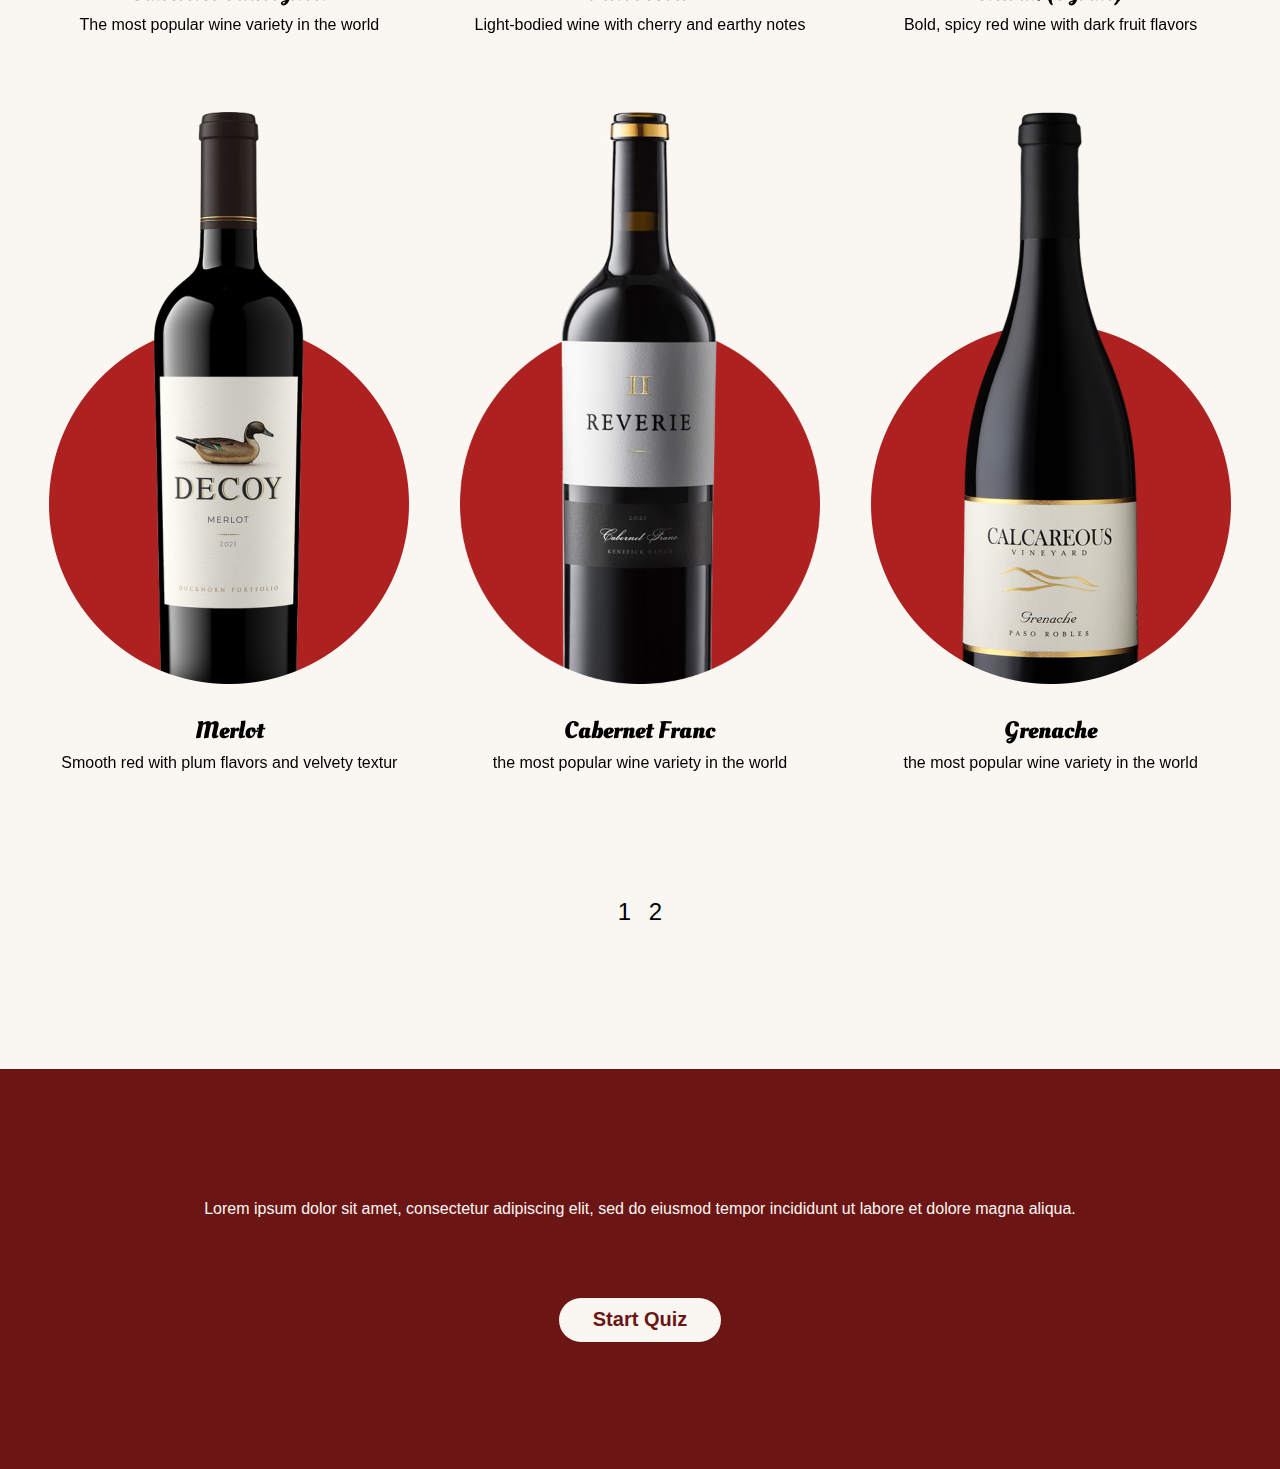
==== commit 5184aaf7: "update" ====
--- a/index.html
+++ b/index.html
@@ -5,7 +5,7 @@
     <meta http-equiv="X-UA-Compatible" content="IE=edge" />
     <meta name="viewport" content="width=device-width, initial-scale=1.0" />
     <!-- PUT A TITLE IN HERE -->
-    <title>This is the demo</title>
+    <title>WineWine</title>
     <!-- PUT A DESCRIPTION IN HERE -->
     <meta name="description" content="describe content of the page here...." />
     <!-- LINK TO NORMALIZE (FOR CONSISTENCY) -->
@@ -39,36 +39,39 @@
     <nav>
       <a href="index.html">WineWine</a>
       <ul>
-        <li><a href="index.html#wine-intro">Wines</a></li>
+        <li><a id="winesMenu">Wines</a></li>
         <li><a href="quiz.html">Quiz</a></li>
       </ul>
     </nav>
+    <div id="overlay" class="overlay"></div>
+      <!-- 
+        <div id="menu-icon" class="menu-icon"><img src="./images/menu icon.png"></div>
+      -->
+    <div class="menu-container">
+      <div id="menu-card" class="menu-card">
+        <ul>
+          <li><a href="#red-wines">Red Wine</a></li>
+          <li><a href="#red-cabernet-sauvignon">Cabernet Sauvignon</a></li>
+          <li><a href="#red-pinot-noir">Pinot Noir</a></li>
+          <li><a href="#red-shiraz">Shiraz (Syrah)</a></li>
+          <li><a href="#red-merlot">Merlot</a></li>
+          <li><a href="#red-cabernet-franc">Cabernet Franc</a></li>
+          <li><a href="#red-grenache">Grenache</a></li>
+        </ul>
+        <ul>
+          <li><a href="#white-wines">White Wine</a></li>
+          <li><a href="#white-sauvignon-blanc">Sauvignon Blanc</a></li>
+          <li><a href="#white-pinot-gris">Pinot Gris</a></li>
+          <li><a href="#white-chardonnay">Chardonnay</a></li>
+          <li><a href="#white-riesling">Riesling</a></li>
+          <li><a href="#white-gewurztraminer">Gewurztraminer</a></li>
+          <li><a href="#white-moscato">Moscato</a></li>
+        </ul>
+      </div>
+    </div>
     <main>
-      <div id="overlay" class="overlay"></div>
-      <div id="menu-icon" class="menu-icon"><img src="./images/menu icon.png"></div>
-      <div class="menu-container"></div>
-        <div id="menu-card" class="menu-card">
-          <ul>
-            <li><a href="#red-wines">Red Wine</a></li>
-            <li><a href="#red-cabernet-sauvignon">Cabernet Sauvignon</a></li>
-            <li><a href="#red-pinot-noir">Pinot Noir</a></li>
-            <li><a href="#red-shiraz">Shiraz (Syrah)</a></li>
-            <li><a href="#red-merlot">Merlot</a></li>
-            <li><a href="#red-cabernet-franc">Cabernet Franc</a></li>
-            <li><a href="#red-grenache">Grenache</a></li>
-          </ul>
-          <ul>
-            <li><a href="#white-wines">White Wine</a></li>
-            <li><a href="#white-sauvignon-blanc">Sauvignon Blanc</a></li>
-            <li><a href="#white-pinot-gris">Pinot Gris</a></li>
-            <li><a href="#white-chardonnay">Chardonnay</a></li>
-            <li><a href="#white-riesling">Riesling</a></li>
-            <li><a href="#white-gewurztraminer">Gewurztraminer</a></li>
-            <li><a href="#white-moscato">Moscato</a></li>
-          </ul>
-        </div>
-      </div>
-      <div id="wine-intro"></div>
+      <div id="wine-intro">
+
       <div class="wine-card" id="red-wines">
         <div class="card" id="red-cabernet-sauvignon">
           <div class="wine-container">
@@ -309,17 +312,115 @@
             <img src="./images/shiraz.png" alt="Bottle of Shiraz (Syrah) wine">
             <div class="wine-text">
               <h2>Shiraz (Syrah)</h2>
-              <p>the most popular wine variety in the world</p>
-            </div>
-          </div>
-          <div class="wine-info">
-            <!-- wine info -->
-            <div class="wine-intro">
-              <p>wine information</p>
-            </div>
-            <div class="wine-text">
-              <h2>Cabernet Sauvignon</h2>
-              <p>the most popular wine variety in the world</p>
+              <p>Bold, spicy red wine with dark fruit flavors</p>
+            </div>
+          </div>
+          <div class="wine-info">
+            <!-- wine info -->
+            <div class="wine-intro">
+              <div class="rating-container">
+                <div class="wine-bottle">
+                  <img src="./images/shiraz.png" alt="Bottle of Shiraz (Syrah) wine">
+                </div>
+                <div class="ratings">
+                  <div class="rating">
+                    <div class="rating-bar-background-r"></div>
+                    <div class="rating-bar-foreground-r" id="shiraz-sweetness"></div>
+                    <span>Sweetness</span>
+                  </div>
+                  <div class="rating">
+                    <div class="rating-bar-background-r"></div>
+                    <div class="rating-bar-foreground-r" id="shiraz-tannin"></div>
+                    <span>Tannin</span>
+                  </div>
+                  <div class="rating">
+                    <div class="rating-bar-background-r"></div>
+                    <div class="rating-bar-foreground-r" id="shiraz-acidity"></div>
+                    <span>Acidity</span>
+                  </div>
+                  <div class="rating">
+                    <div class="rating-bar-background-r"></div>
+                    <div class="rating-bar-foreground-r" id="shiraz-alcohol"></div>
+                    <span>Alcohol Content</span>
+                  </div>
+                </div>
+              </div>
+              <div class="feature-container">
+                <h3>Tastes</h3>
+                <div class="features">
+                  <div class="feature">
+                    <img src="./images/truffle.png" alt="Truffle">
+                    <p>Truffle</p>
+                  </div>
+                  <div class="feature">
+                    <img src="./images/violet.png" alt="Violet">
+                    <p>Violet</p>
+                  </div>
+                  <div class="feature">
+                    <img src="./images/chocolate.png" alt="Chocolate">
+                    <p>Chocolate</p>
+                  </div>
+                  <div class="feature">
+                    <img src="./images/black_pepper.png" alt="Black Pepper">
+                    <p>Black Pepper</p>
+                  </div>
+                </div>
+              </div>
+              <div class="feature-container" id="origin">
+                <h3>Origin</h3>
+                <div class="features">
+                  <div class="feature">
+                    <img src="./images/france.png" alt="France Flag">
+                    <p>France</p>
+                    <p>Rhone Valley</p>
+                  </div>
+                  <div class="feature">
+                    <img src="./images/spain.png" alt="Spain Flag">
+                    <p>Spain</p>
+                    <p>Priorat</p>
+                  </div>
+                  <div class="feature">
+                    <img src="./images/australia.png" alt="Australia Flag">
+                    <p>Australis</p>
+                    <p>Barossa Valley</p>
+                  </div>
+                  <div class="feature">
+                    <img src="./images/s_africa.png" alt="South Africa Flag">
+                    <p>South Africa</p>
+                    <p>Stellenbosch</p>
+                  </div>
+                </div>
+              </div>
+              <div class="feature-container">
+                <h3>Food Pairing</h3>
+                <div class="features">
+                  <div class="feature">
+                    <img src="./images/lamb.png" alt="Lamb">
+                    <p>Lamb</p>
+                  </div>
+                  <div class="feature">
+                    <img src="./images/beef.png" alt="Beef">
+                    <p>Beef</p>
+                  </div>
+                  <div class="feature">
+                    <img src="./images/smoked.png" alt="Smoked Meats">
+                    <p>Smoked Meats</p>
+                  </div>
+                  <div class="feature">
+                    <img src="./images/bbq_pork.png" alt="Barbecue Pork">
+                    <p>Barbecue Pork</p>
+                  </div>
+                </div>
+              </div>
+              <div class="feature-container">
+                <div class="description">
+                  <p>Syrah (aka Shiraz) is a full-bodied red wine having intense fruit flavors and medium-weight tannins. Syrah is commonly blended with Grenache and Mourvèdre to create the red Rhône blend. The wine often has a meaty (beef broth, jerky) quality.</p>
+                </div>
+              </div>
+            </div>
+            <div class="wine-text">
+              <h2>Shiraz (Syrah)</h2>
+              <p>Bold, spicy red wine with dark fruit flavors</p>
             </div>
           </div>
         </div>
@@ -328,17 +429,115 @@
             <img src="./images/merlot.png" alt="Bottle of Merlot wine">
             <div class="wine-text">
               <h2>Merlot</h2>
-              <p>the most popular wine variety in the world</p>
-            </div>
-          </div>
-          <div class="wine-info">
-            <!-- wine info -->
-            <div class="wine-intro">
-              <p>wine information</p>
-            </div>
-            <div class="wine-text">
-              <h2>Cabernet Sauvignon</h2>
-              <p>the most popular wine variety in the world</p>
+              <p>Smooth red with plum flavors and velvety textur</p>
+            </div>
+          </div>
+          <div class="wine-info">
+            <!-- wine info -->
+            <div class="wine-intro">
+              <div class="rating-container">
+                <div class="wine-bottle">
+                  <img src="./images/merlot.png" alt="Bottle of Merlot wine">
+                </div>
+                <div class="ratings">
+                  <div class="rating">
+                    <div class="rating-bar-background-r"></div>
+                    <div class="rating-bar-foreground-r" id="merlot-sweetness"></div>
+                    <span>Sweetness</span>
+                  </div>
+                  <div class="rating">
+                    <div class="rating-bar-background-r"></div>
+                    <div class="rating-bar-foreground-r" id="merlot-tannin"></div>
+                    <span>Tannin</span>
+                  </div>
+                  <div class="rating">
+                    <div class="rating-bar-background-r"></div>
+                    <div class="rating-bar-foreground-r" id="merlot-acidity"></div>
+                    <span>Acidity</span>
+                  </div>
+                  <div class="rating">
+                    <div class="rating-bar-background-r"></div>
+                    <div class="rating-bar-foreground-r" id="merlot-alcohol"></div>
+                    <span>Alcohol Content</span>
+                  </div>
+                </div>
+              </div>
+              <div class="feature-container">
+                <h3>Tastes</h3>
+                <div class="features">
+                  <div class="feature">
+                    <img src="./images/vanilla.png" alt="Vanilla">
+                    <p>Vanilla</p>
+                  </div>
+                  <div class="feature">
+                    <img src="./images/black-cherry.png" alt="Black Cherry">
+                    <p>Black Cherry</p>
+                  </div>
+                  <div class="feature">
+                    <img src="./images/chocolate.png" alt="Chocolate">
+                    <p>Chocolate</p>
+                  </div>
+                  <div class="feature">
+                    <img src="./images/black_plum.png" alt="Black Plum">
+                    <p>Black Plum</p>
+                  </div>
+                </div>
+              </div>
+              <div class="feature-container" id="origin">
+                <h3>Origin</h3>
+                <div class="features">
+                  <div class="feature">
+                    <img src="./images/france.png" alt="France Flag">
+                    <p>France</p>
+                    <p>Bordeaux</p>
+                  </div>
+                  <div class="feature">
+                    <img src="./images/australia.png" alt="Australia Flag">
+                    <p>Australis</p>
+                    <p>Barossa Valley</p>
+                  </div>
+                  <div class="feature">
+                    <img src="./images/usa.png" alt="USA Flag">
+                    <p>United States</p>
+                    <p>California</p>
+                  </div>
+                  <div class="feature">
+                    <img src="./images/italy.png" alt="Italy Flag">
+                    <p>Italy</p>
+                    <p>Tuscany</p>
+                  </div>
+                </div>
+              </div>
+              <div class="feature-container">
+                <h3>Food Pairing</h3>
+                <div class="features">
+                  <div class="feature">
+                    <img src="./images/roasted_vegateble.png" alt="Roasted Veggies">
+                    <p>Roasted Veggies</p>
+                  </div>
+                  <div class="feature">
+                    <img src="./images/duck.png" alt="Duck">
+                    <p>Duck</p>
+                  </div>
+                  <div class="feature">
+                    <img src="./images/turkey.png" alt="Turkey">
+                    <p>Turkey</p>
+                  </div>
+                  <div class="feature">
+                    <img src="./images/beef.png" alt="Beef">
+                    <p>Beef</p>
+                  </div>
+                </div>
+              </div>
+              <div class="feature-container">
+                <div class="description">
+                  <p>Merlot is a smooth, medium-bodied red wine with plum and black cherry flavors, originating from Bordeaux, France. It's known for its velvety texture and moderate tannins, making it versatile for pairing with various dishes, including meats and pastas.</p>
+                </div>
+              </div>
+            </div>
+            <div class="wine-text">
+              <h2>Merlot</h2>
+              <p>Smooth red with plum flavors and velvety textur</p>
             </div>
           </div>
         </div>
@@ -451,6 +650,11 @@
                     <p>Bordeaux</p>
                   </div>
                   <div class="feature">
+                    <img src="./images/new-zealand.png" alt="New Zealand Flag">
+                    <p>New Zealand</p>
+                    <p>Marlborough</p>
+                  </div>
+                  <div class="feature">
                     <img src="./images/usa.png" alt="USA Flag">
                     <p>United States</p>
                     <p>California</p>
@@ -458,12 +662,7 @@
                   <div class="feature">
                     <img src="./images/chile.png" alt="Chile Flag">
                     <p>Chile</p>
-                    <p>Colchagua</p>
-                  </div>
-                  <div class="feature">
-                    <img src="./images/argentina.png" alt="Argentina Flag">
-                    <p>Argentina</p>
-                    <p>Mendoza</p>
+                    <p>Central Valley</p>
                   </div>
                 </div>
               </div>
@@ -599,6 +798,8 @@
       <div class="pagination">
         <button id="redBtn">1</button>
         <button id="whiteBtn">2</button>
+      </div>
+
       </div>
     </main>
     <footer>
--- a/styles/styles.css
+++ b/styles/styles.css
@@ -159,17 +159,23 @@
 }
 
 .menu-container {
-    position: relative;
+    position: fixed;
+    top: 60px;
+    margin: auto;
+    max-width: 1440px;
+    width: 100%;
+    z-index: 1001; 
 }
 
 .menu-card {
     display: none;
-    position: absolute; 
-    z-index: 1001; 
-    top: 840px; 
-    left: 96px;
+    position: absolute;
+    top: 0;
+    right: 24px;
     background-color: #FAF7F2;
     color: black;
+    z-index: 1002;
+    width: auto; 
   }
 
 .menu-card.visible {
@@ -213,7 +219,7 @@
     flex-wrap: wrap;
     justify-content: space-around; 
     gap: 16px; 
-    margin: 0 2em;
+    margin: 2em 2em 0 2em;
 }
 
 #white-wines {
@@ -224,6 +230,10 @@
     position: relative;
     display: inline-block;
     margin-top: 0.75em;
+}
+
+.card:hover {
+    background-color: #F9F1E3;
 }
 
 .wine-container {
@@ -326,6 +336,17 @@
 #pinot-noir-tannin {width: 60px;}
 #pinot-noir-acidity {width: 112px;}
 #pinot-noir-alcohol {width: 90px;}
+
+#shiraz-sweetness {width: 34px;}
+#shiraz-tannin {width: 110px;}
+#shiraz-acidity {width: 110px;}
+#shiraz-alcohol {width: 110px;}
+
+#merlot-sweetness {width: 34px;}
+#merlot-tannin {width: 110px;}
+#merlot-acidity {width: 90px;}
+#merlot-alcohol {width: 110px;}
+
 
 .rating-bar-background-w {
     height: 14px;
@@ -566,11 +587,13 @@
     justify-content: center;
     align-items: center;
     margin-top: 72px;
+    max-width: 1440px;
+    width: 100%;
+    height: 80vh;
 }
 
 .completion-container {
     display: flex;
-    flex-wrap: wrap;
     align-items: center; 
     justify-content: center; 
     height: 100%;
@@ -588,7 +611,7 @@
 }
  
 .completion-text-container {
-    flex: 1 1 auto;
+
     max-width: 600px;
     margin: 24px;
 }
@@ -596,4 +619,16 @@
 .completion-text-container h1 {
     font-family: 'Oleo Script', cursive;
     font-size: 48px;
+}
+
+@media (max-width: 900px) {
+    .completion-container {
+        flex-wrap: wrap;
+    }
+    .completion-text-container {
+        flex: 1 1 auto;
+        max-width: 385px;
+        margin-top: 0;
+        text-align: center; /*may change*/
+    } 
 }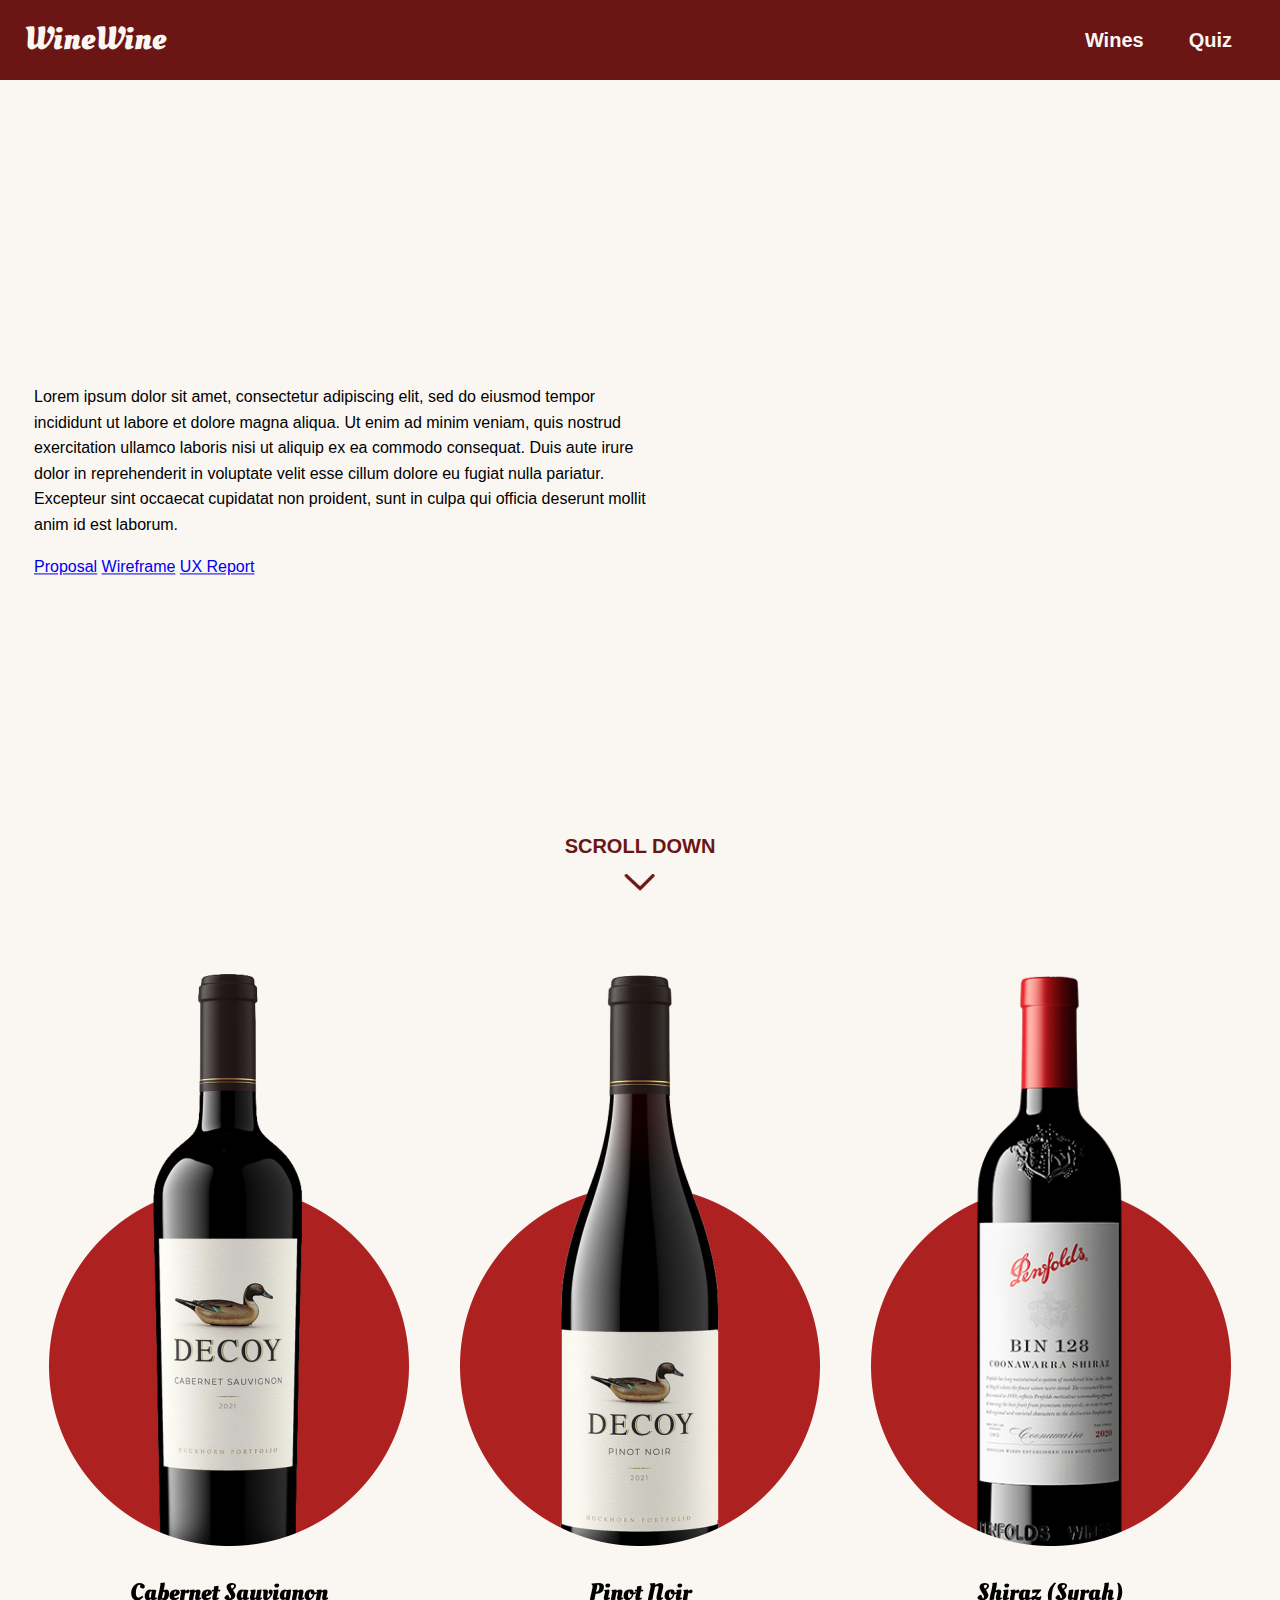
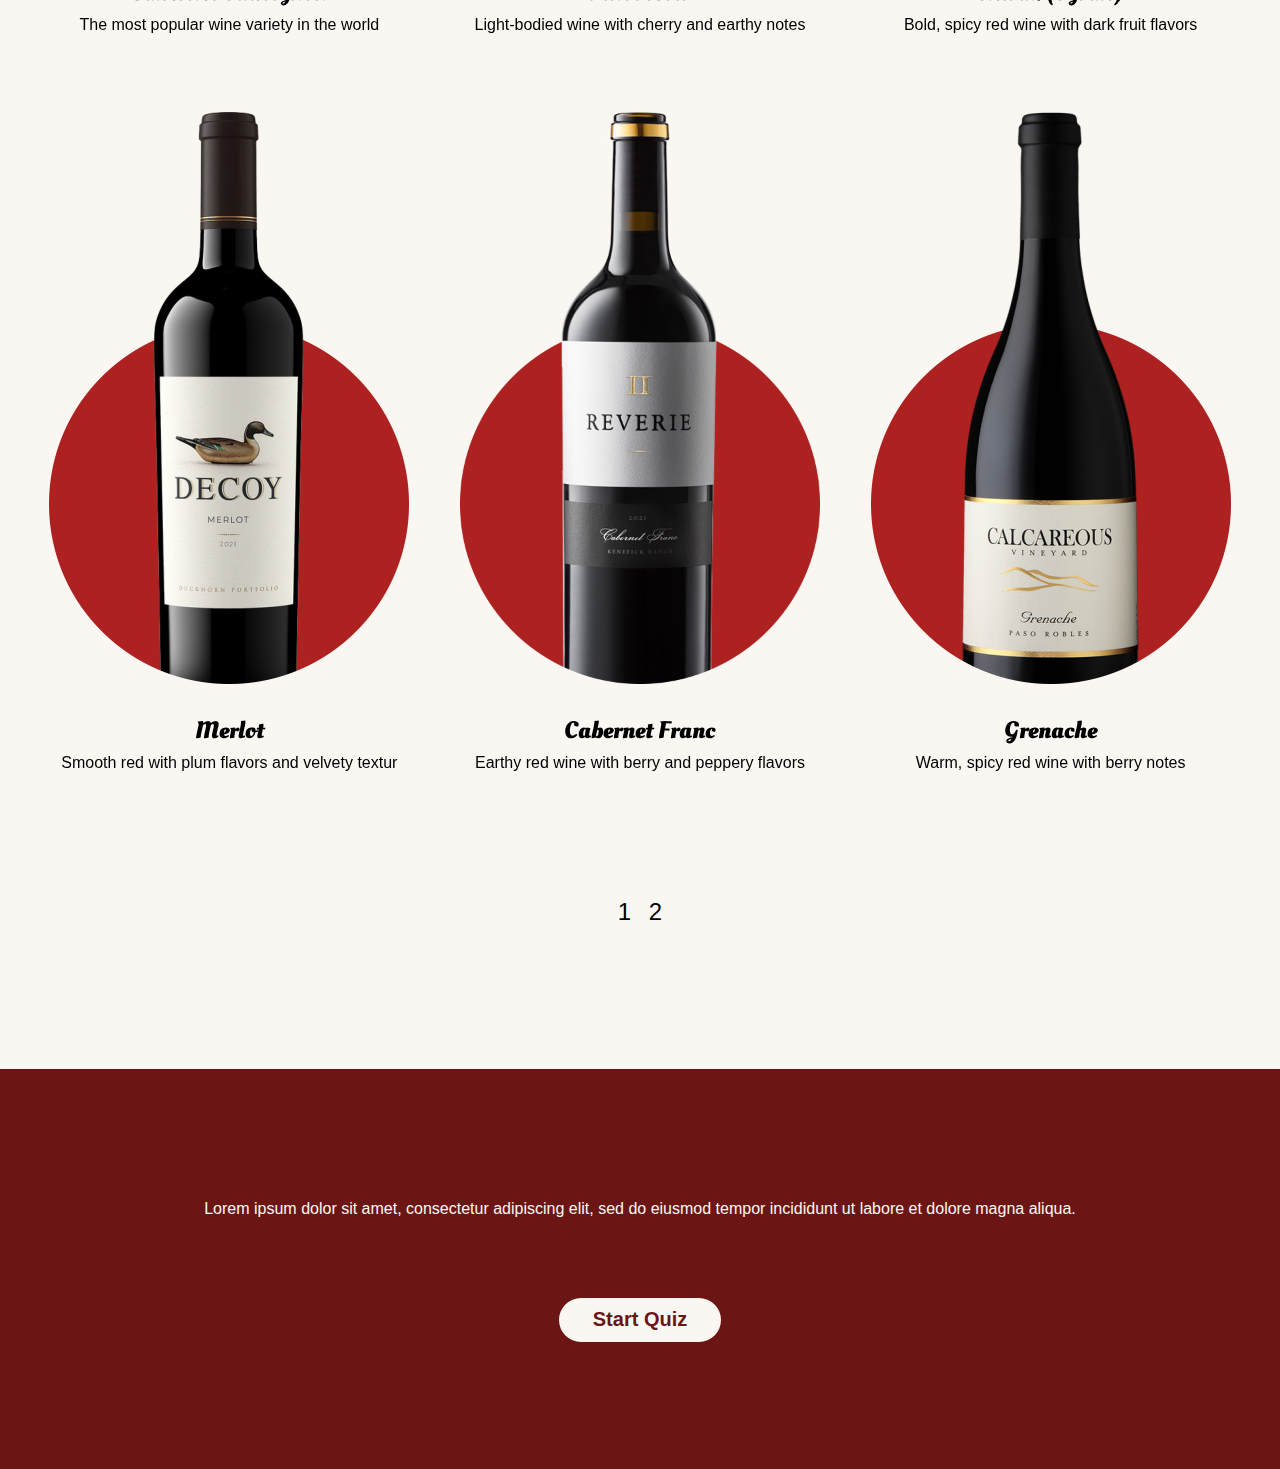
==== commit 53007c80: "update" ====
--- a/index.html
+++ b/index.html
@@ -512,8 +512,8 @@
                 <h3>Food Pairing</h3>
                 <div class="features">
                   <div class="feature">
-                    <img src="./images/roasted_vegateble.png" alt="Roasted Veggies">
-                    <p>Roasted Veggies</p>
+                    <img src="./images/roasted_vegateble.png" alt="Grilled Veggies">
+                    <p>Grilled Veggies</p>
                   </div>
                   <div class="feature">
                     <img src="./images/duck.png" alt="Duck">
@@ -546,17 +546,115 @@
             <img src="./images/cabernet-franc.png" alt="Bottle of Cabernet Franc wine">
             <div class="wine-text">
               <h2>Cabernet Franc</h2>
-              <p>the most popular wine variety in the world</p>
+              <p>Earthy red wine with berry and peppery flavors</p>
             </div>
           </div>
           <div class="wine-info">
             <!-- wine info -->
             <div class="wine-intro">
-              <p>wine information</p>
-            </div>
-            <div class="wine-text">
-              <h2>Cabernet Sauvignon</h2>
-              <p>the most popular wine variety in the world</p>
+              <div class="rating-container">
+                <div class="wine-bottle">
+                  <img src="./images/cabernet-franc.png" alt="Bottle of Cabernet Franc wine">
+                </div>
+                <div class="ratings">
+                  <div class="rating">
+                    <div class="rating-bar-background-r"></div>
+                    <div class="rating-bar-foreground-r" id="cabernet-franc-sweetness"></div>
+                    <span>Sweetness</span>
+                  </div>
+                  <div class="rating">
+                    <div class="rating-bar-background-r"></div>
+                    <div class="rating-bar-foreground-r" id="cabernet-franc-tannin"></div>
+                    <span>Tannin</span>
+                  </div>
+                  <div class="rating">
+                    <div class="rating-bar-background-r"></div>
+                    <div class="rating-bar-foreground-r" id="cabernet-franc-acidity"></div>
+                    <span>Acidity</span>
+                  </div>
+                  <div class="rating">
+                    <div class="rating-bar-background-r"></div>
+                    <div class="rating-bar-foreground-r" id="cabernet-franc-alcohol"></div>
+                    <span>Alcohol Content</span>
+                  </div>
+                </div>
+              </div>
+              <div class="feature-container">
+                <h3>Tastes</h3>
+                <div class="features">
+                  <div class="feature">
+                    <img src="./images/strawberry.png" alt="Strawberry">
+                    <p>Strawberry</p>
+                  </div>
+                  <div class="feature">
+                    <img src="./images/raspberry.png" alt="Raspberry">
+                    <p>Raspberry</p>
+                  </div>
+                  <div class="feature">
+                    <img src="./images/green_pepper.png" alt="Green Pepper">
+                    <p>Green Pepper</p>
+                  </div>
+                  <div class="feature">
+                    <img src="./images/gravel.png" alt="Mineral">
+                    <p>Mineral</p>
+                  </div>
+                </div>
+              </div>
+              <div class="feature-container" id="origin">
+                <h3>Origin</h3>
+                <div class="features">
+                  <div class="feature">
+                    <img src="./images/france.png" alt="France Flag">
+                    <p>France</p>
+                    <p>Loire Valley</p>
+                  </div>
+                  <div class="feature">
+                    <img src="./images/italy.png" alt="Italy Flag">
+                    <p>Italy</p>
+                    <p>Tuscany</p>
+                  </div>
+                  <div class="feature">
+                    <img src="./images/canada.png" alt="Canada Flag">
+                    <p>Canada</p>
+                    <p>Niagara</p>
+                  </div>
+                  <div class="feature">
+                    <img src="./images/usa.png" alt="USA Flag">
+                    <p>United States</p>
+                    <p>Washington</p>
+                  </div>
+                </div>
+              </div>
+              <div class="feature-container">
+                <h3>Food Pairing</h3>
+                <div class="features">
+                  <div class="feature">
+                    <img src="./images/lasagne.png" alt="Lasagne">
+                    <p>Lasagne</p>
+                  </div>
+                  <div class="feature">
+                    <img src="./images/meatballs.png" alt="Meatballs">
+                    <p>Meatballs</p>
+                  </div>
+                  <div class="feature">
+                    <img src="./images/lamb.png" alt="Lamb">
+                    <p>Lamb</p>
+                  </div>
+                  <div class="feature">
+                    <img src="./images/duck.png" alt="Duck">
+                    <p>Duck</p>
+                  </div>
+                </div>
+              </div>
+              <div class="feature-container">
+                <div class="description">
+                  <p>Cabernet Franc is medium-bodied, notable for its berry, bell pepper, and spicy flavors, often with earthy undertones. This adaptable grape produces wines with bright acidity and moderate tannins, pairing well with grilled meats and vegetables.</p>
+                </div>
+              </div>
+            </div>
+            <div class="wine-text">
+              <h2>Cabernet Franc</h2>
+              <p>Earthy red wine with berry and peppery flavors</p>
             </div>
           </div>
         </div>
@@ -565,17 +663,115 @@
             <img src="./images/grenache.png" alt="Bottle of Grenache wine">
             <div class="wine-text">
               <h2>Grenache</h2>
-              <p>the most popular wine variety in the world</p>
+              <p>Warm, spicy red wine with berry notes</p>
             </div>
           </div>
           <div class="wine-info">
             <!-- wine info -->
             <div class="wine-intro">
-              
-            </div>
-            <div class="wine-text">
-              <h2>Cabernet Sauvignon</h2>
-              <p>the most popular wine variety in the world</p>
+              <div class="rating-container">
+                <div class="wine-bottle">
+                  <img src="./images/grenache.png" alt="Bottle of Grenache wine">
+                </div>
+                <div class="ratings">
+                  <div class="rating">
+                    <div class="rating-bar-background-r"></div>
+                    <div class="rating-bar-foreground-r" id="grenache-sweetness"></div>
+                    <span>Sweetness</span>
+                  </div>
+                  <div class="rating">
+                    <div class="rating-bar-background-r"></div>
+                    <div class="rating-bar-foreground-r" id="grenache-tannin"></div>
+                    <span>Tannin</span>
+                  </div>
+                  <div class="rating">
+                    <div class="rating-bar-background-r"></div>
+                    <div class="rating-bar-foreground-r" id="grenache-acidity"></div>
+                    <span>Acidity</span>
+                  </div>
+                  <div class="rating">
+                    <div class="rating-bar-background-r"></div>
+                    <div class="rating-bar-foreground-r" id="grenache-alcohol"></div>
+                    <span>Alcohol Content</span>
+                  </div>
+                </div>
+              </div>
+              <div class="feature-container">
+                <h3>Tastes</h3>
+                <div class="features">
+                  <div class="feature">
+                    <img src="./images/strawberry.png" alt="Strawberry">
+                    <p>Strawberry</p>
+                  </div>
+                  <div class="feature">
+                    <img src="./images/raspberry.png" alt="Raspberry">
+                    <p>Raspberry</p>
+                  </div>
+                  <div class="feature">
+                    <img src="./images/leather.png" alt="Leather">
+                    <p>Leather</p>
+                  </div>
+                  <div class="feature">
+                    <img src="./images/blood_orange.png" alt="Blood Orange">
+                    <p>Blood Orange</p>
+                  </div>
+                </div>
+              </div>
+              <div class="feature-container" id="origin"> <!--还没改-->
+                <h3>Origin</h3>
+                <div class="features">
+                  <div class="feature">
+                    <img src="./images/france.png" alt="France Flag">
+                    <p>France</p>
+                    <p>Rhone Valley</p>
+                  </div>
+                  <div class="feature">
+                    <img src="./images/italy.png" alt="Italy Flag">
+                    <p>Italy</p>
+                    <p>Sardinia</p>
+                  </div>
+                  <div class="feature">
+                    <img src="./images/usa.png" alt="USA Flag">
+                    <p>United States</p>
+                    <p>California</p>
+                  </div>
+                  <div class="feature">
+                    <img src="./images/spain.png" alt="Spain Flag">
+                    <p>Spain</p>
+                    <p>Alagon</p>
+                  </div>
+                </div>
+              </div>
+              <div class="feature-container">
+                <h3>Food Pairing</h3>
+                <div class="features">
+                  <div class="feature">
+                    <img src="./images/smoked.png" alt="Lasagne">
+                    <p>Smoked Meats</p>
+                  </div>
+                  <div class="feature">
+                    <img src="./images/chicken.png" alt="Chicken">
+                    <p>Chicken</p>
+                  </div>
+                  <div class="feature">
+                    <img src="./images/roasted_vegateble.png" alt="Grilled Veggies">
+                    <p>Grilled Veggies</p>
+                  </div>
+                  <div class="feature">
+                    <img src="./images/bbq_pork.png" alt="Barbecue Pork">
+                    <p>Barbecue Pork</p>
+                  </div>
+                </div>
+              </div>
+              <div class="feature-container">
+                <div class="description">
+                  <p>Grenache is a full-bodied red wine known for its rich, spicy flavor profile and high alcohol content. It typically showcases ripe red fruit flavors like strawberry and raspberry, complemented by white pepper, cinnamon, and sometimes leather or tar notes, especially when aged. </p>
+                </div>
+              </div>
+            </div>
+            <div class="wine-text">
+              <h2>Grenache</h2>
+              <p>Warm, spicy red wine with berry notes</p>
             </div>
           </div>
         </div>
@@ -704,17 +900,115 @@
             <img src="./images/pinot-gris.png" alt="Bottle of Pinot Gris wine">
             <div class="wine-text">
               <h2>Pinot Gris</h2>
-              <p>crisp, acidic white wine with herbal flavors</p>
+              <p>Light, crisp white with pear and citrus flavors</p>
             </div>
           </div>
           <div class="wine-info">
             <!-- wine info -->
             <div class="wine-intro">
-              <p>wine information</p>
+              <div class="rating-container">
+                <div class="wine-bottle">
+                  <img src="./images/pinot-gris.png" alt="Bottle of Pinot Gris wine">
+                </div>
+                <div class="ratings">
+                  <div class="rating">
+                    <div class="rating-bar-background-w"></div>
+                    <div class="rating-bar-foreground-w" id="pinot-gris-sweetness"></div>
+                    <span>Sweetness</span>
+                  </div>
+                  <div class="rating">
+                    <div class="rating-bar-background-w"></div>
+                    <div class="rating-bar-foreground-w" id="pinot-gris-body"></div>
+                    <span>Body</span>
+                  </div>
+                  <div class="rating">
+                    <div class="rating-bar-background-w"></div>
+                    <div class="rating-bar-foreground-w" id="pinot-gris-acidity"></div>
+                    <span>Acidity</span>
+                  </div>
+                  <div class="rating">
+                    <div class="rating-bar-background-w"></div>
+                    <div class="rating-bar-foreground-w" id="pinot-gris-alcohol"></div>
+                    <span>Alcohol Content</span>
+                  </div>
+                </div>
+              </div>
+              <div class="feature-container">
+                <h3>Tastes</h3>
+                <div class="features">
+                  <div class="feature">
+                    <img src="./images/honeydew.png" alt="Honeydew">
+                    <p>Honeydew</p>
+                  </div>
+                  <div class="feature">
+                    <img src="./images/peach.png" alt="Peach">
+                    <p>Peach</p>
+                  </div>
+                  <div class="feature">
+                    <img src="./images/almond.png" alt="Almond">
+                    <p>Almond</p>
+                  </div>
+                  <div class="feature">
+                    <img src="./images/gravel.png" alt="Mineral">
+                    <p>Mineral</p>
+                  </div>
+                </div>
+              </div>
+              <div class="feature-container" id="origin">
+                <h3>Origin</h3>
+                <div class="features">
+                  <div class="feature">
+                    <img src="./images/france.png" alt="France Flag">
+                    <p>France</p>
+                    <p>Alsace</p>
+                  </div>
+                  <div class="feature">
+                    <img src="./images/italy.png" alt="Italy Flag">
+                    <p>Italy</p>
+                    <p>Friuli & Sicily</p>
+                  </div>
+                  <div class="feature">
+                    <img src="./images/chile.png" alt="Chile Flag">
+                    <p>Chile</p>
+                    <p>&nbsp;</p>
+                  </div>
+                  <div class="feature">
+                    <img src="./images/argentina.png" alt="Argentina Flag">
+                    <p>Argentina</p>
+                    <p>&nbsp;</p>
+                  </div>
+                </div>
+              </div>
+              <div class="feature-container">
+                <h3>Food Pairing</h3>
+                <div class="features">
+                  <div class="feature">
+                    <img src="./images/salad.png" alt="Salad">
+                    <p>Salad</p>
+                  </div>
+                  <div class="feature">
+                    <img src="./images/poached_fish.png" alt="Poached Fish">
+                    <p>Poached Fish</p>
+                  </div>
+                  <div class="feature">
+                    <img src="./images/sushi.png" alt="Sushi">
+                    <p>Sushi</p>
+                  </div>
+                  <div class="feature">
+                    <img src="./images/cheeses.png" alt="Cheeses">
+                    <p>Cheeses</p>
+                  </div>
+                </div>
+              </div>
+              <div class="feature-container">
+                <div class="description">
+                  <p>Pinot Gris is a dry light-bodied white grape that is planted heavily in Italy, but also in France and Germany. Wines are light to middle-weight and easy drinking, often with some bitter flavor on the palate (bitter almond, quinine).</p>
+                </div>
+              </div>
             </div>
             <div class="wine-text">
               <h2>Pinot Gris</h2>
-              <p>the most popular wine variety in the world</p>
+              <p>Light, crisp white with pear and citrus flavors</p>
             </div>
           </div>
         </div>
@@ -723,17 +1017,115 @@
             <img src="./images/chardonnay.png" alt="Bottle of Chardonnay wine">
             <div class="wine-text">
               <h2>Chardonnay</h2>
-              <p>crisp, acidic white wine with herbal flavors</p>
+              <p>Rich, diverse white with buttery to citrus flavors</p>
             </div>
           </div>
           <div class="wine-info">
             <!-- wine info -->
             <div class="wine-intro">
-              <p>wine information</p>
+              <div class="rating-container">
+                <div class="wine-bottle">
+                  <img src="./images/chardonnay.png" alt="Bottle of Chardonnay wine">
+                </div>
+                <div class="ratings">
+                  <div class="rating">
+                    <div class="rating-bar-background-w"></div>
+                    <div class="rating-bar-foreground-w" id="chardonnay-sweetness"></div>
+                    <span>Sweetness</span>
+                  </div>
+                  <div class="rating">
+                    <div class="rating-bar-background-w"></div>
+                    <div class="rating-bar-foreground-w" id="chardonnay-body"></div>
+                    <span>Body</span>
+                  </div>
+                  <div class="rating">
+                    <div class="rating-bar-background-w"></div>
+                    <div class="rating-bar-foreground-w" id="chardonnay-acidity"></div>
+                    <span>Acidity</span>
+                  </div>
+                  <div class="rating">
+                    <div class="rating-bar-background-w"></div>
+                    <div class="rating-bar-foreground-w" id="chardonnay-alcohol"></div>
+                    <span>Alcohol Content</span>
+                  </div>
+                </div>
+              </div>
+              <div class="feature-container">
+                <h3>Tastes</h3>
+                <div class="features">
+                  <div class="feature">
+                    <img src="./images/pineapple.png" alt="Pineapple">
+                    <p>Pineapple</p>
+                  </div>
+                  <div class="feature">
+                    <img src="./images/yellow_apple.png" alt="Yellow Apple">
+                    <p>Yellow Apple</p>
+                  </div>
+                  <div class="feature">
+                    <img src="./images/cream.png" alt="Cream">
+                    <p>Cream</p>
+                  </div>
+                  <div class="feature">
+                    <img src="./images/vanilla.png" alt="Vanilla">
+                    <p>Vanilla</p>
+                  </div>
+                </div>
+              </div>
+              <div class="feature-container" id="origin">
+                <h3>Origin</h3>
+                <div class="features">
+                  <div class="feature">
+                    <img src="./images/france.png" alt="France Flag">
+                    <p>France</p>
+                    <p>Burgundy</p>
+                  </div>
+                  <div class="feature">
+                    <img src="./images/chile.png" alt="Chile Flag">
+                    <p>Chile</p>
+                    <p>Central Valley</p>
+                  </div>
+                  <div class="feature">
+                    <img src="./images/australia.png" alt="Australia Flag">
+                    <p>Australia</p>
+                    <p>Hunter Valley</p>
+                  </div>
+                  <div class="feature">
+                    <img src="./images/usa.png" alt="USA Flag">
+                    <p>United States</p>
+                    <p>California</p>
+                  </div>
+                </div>
+              </div>
+              <div class="feature-container">
+                <h3>Food Pairing</h3>
+                <div class="features">
+                  <div class="feature">
+                    <img src="./images/lobster.png" alt="Lobster">
+                    <p>Lobster</p>
+                  </div>
+                  <div class="feature">
+                    <img src="./images/spaghetti.png" alt="Spaghetti">
+                    <p>Spaghetti</p>
+                  </div>
+                  <div class="feature">
+                    <img src="./images/shrimp.png" alt="Shrimp">
+                    <p>Shrimp</p>
+                  </div>
+                  <div class="feature">
+                    <img src="./images/cheeses.png" alt="Cheeses">
+                    <p>Cheeses</p>
+                  </div>
+                </div>
+              </div>
+              <div class="feature-container">
+                <div class="description">
+                  <p>Chardonnay is a dry full-bodied white wine that was planted in large quantities for the first time in France. When oak-aged, Chardonnay will have spicy, bourbon-y notes. Unoaked wines are lighter and zesty with apple and citrus flavors. Chardonnay is the white grape of Burgundy.</p>
+                </div>
+              </div>
             </div>
             <div class="wine-text">
               <h2>Chardonnay</h2>
-              <p>the most popular wine variety in the world</p>
+              <p>Rich, diverse white with buttery to citrus flavors</p>
             </div>
           </div>
         </div>
@@ -742,17 +1134,115 @@
             <img src="./images/riesling.png" alt="Bottle of Riesling wine">
             <div class="wine-text">
               <h2>Riesling</h2>
-              <p>crisp, acidic white wine with herbal flavors</p>
+              <p>Sweet, aromatic white with apple and floral tones</p>
             </div>
           </div>
           <div class="wine-info">
             <!-- wine info -->
             <div class="wine-intro">
-              <p>wine information</p>
+              <div class="rating-container">
+                <div class="wine-bottle">
+                  <img src="./images/riesling.png" alt="Bottle of Riesling wine">
+                </div>
+                <div class="ratings">
+                  <div class="rating">
+                    <div class="rating-bar-background-w"></div>
+                    <div class="rating-bar-foreground-w" id="riesling-sweetness"></div>
+                    <span>Sweetness</span>
+                  </div>
+                  <div class="rating">
+                    <div class="rating-bar-background-w"></div>
+                    <div class="rating-bar-foreground-w" id="riesling-body"></div>
+                    <span>Body</span>
+                  </div>
+                  <div class="rating">
+                    <div class="rating-bar-background-w"></div>
+                    <div class="rating-bar-foreground-w" id="riesling-acidity"></div>
+                    <span>Acidity</span>
+                  </div>
+                  <div class="rating">
+                    <div class="rating-bar-background-w"></div>
+                    <div class="rating-bar-foreground-w" id="riesling-alcohol"></div>
+                    <span>Alcohol Content</span>
+                  </div>
+                </div>
+              </div>
+              <div class="feature-container">
+                <h3>Tastes</h3>
+                <div class="features">
+                  <div class="feature">
+                    <img src="./images/orange_blossom.png" alt="Orange Blossom">
+                    <p>Orange Blossom</p>
+                  </div>
+                  <div class="feature">
+                    <img src="./images/lemon.png" alt="Lemon">
+                    <p>Lemon</p>
+                  </div>
+                  <div class="feature">
+                    <img src="./images/honey.png" alt="Honey">
+                    <p>Honey</p>
+                  </div>
+                  <div class="feature">
+                    <img src="./images/green_apple.png" alt="Green Apple">
+                    <p>Green Apple</p>
+                  </div>
+                </div>
+              </div>
+              <div class="feature-container" id="origin">
+                <h3>Origin</h3>
+                <div class="features">
+                  <div class="feature">
+                    <img src="./images/france.png" alt="France Flag">
+                    <p>France</p>
+                    <p>Alsace</p>
+                  </div>
+                  <div class="feature">
+                    <img src="./images/australia.png" alt="Australia Flag">
+                    <p>Australia</p>
+                    <p>Eden Valley</p>
+                  </div>
+                  <div class="feature">
+                    <img src="./images/austria.png" alt="Austria Flag">
+                    <p>Austria</p>
+                    <p>Wachau</p>
+                  </div>
+                  <div class="feature">
+                    <img src="./images/germany.png" alt="Germany Flag">
+                    <p>Germany</p>
+                    <p>Moselle</p>
+                  </div>
+                </div>
+              </div>
+              <div class="feature-container">
+                <h3>Food Pairing</h3>
+                <div class="features">
+                  <div class="feature">
+                    <img src="./images/duck.png" alt="Duck">
+                    <p>Duck</p>
+                  </div>
+                  <div class="feature">
+                    <img src="./images/poached_fish.png" alt="Fish">
+                    <p>Fish</p>
+                  </div>
+                  <div class="feature">
+                    <img src="./images/shrimp.png" alt="Shrimp">
+                    <p>Shrimp</p>
+                  </div>
+                  <div class="feature">
+                    <img src="./images/bbq_pork.png" alt="Pork">
+                    <p>Pork</p>
+                  </div>
+                </div>
+              </div>
+              <div class="feature-container">
+                <div class="description">
+                  <p>Always very high in acid, when made as a table wine Rieslings can be harmoniously sweet (sweet and sour) or dry (very acidic). The wine is polarizing because some people find dry styles too acidic and sweet styles too cloying, but sweetness is always a wine making decision and not inherent to the grape.</p>
+                </div>
+              </div>
             </div>
             <div class="wine-text">
               <h2>Riesling</h2>
-              <p>the most popular wine variety in the world</p>
+              <p>Sweet, aromatic white with apple and floral tones</p>
             </div>
           </div>
         </div>
@@ -761,17 +1251,115 @@
             <img src="./images/gewurztraminer.png" alt="Bottle of Gewurztraminer wine">
             <div class="wine-text">
               <h2>Gewurztraminer</h2>
-              <p>crisp, acidic white wine with herbal flavors</p>
+              <p>Floral, spicy white with lychee and rose flavors</p>
             </div>
           </div>
           <div class="wine-info">
             <!-- wine info -->
             <div class="wine-intro">
-              <p>wine information</p>
+              <div class="rating-container">
+                <div class="wine-bottle">
+                  <img src="./images/gewurztraminer.png" alt="Bottle of Gewurztraminer wine">
+                </div>
+                <div class="ratings">
+                  <div class="rating">
+                    <div class="rating-bar-background-w"></div>
+                    <div class="rating-bar-foreground-w" id="gewurztraminer-sweetness"></div>
+                    <span>Sweetness</span>
+                  </div>
+                  <div class="rating">
+                    <div class="rating-bar-background-w"></div>
+                    <div class="rating-bar-foreground-w" id="gewurztraminer-body"></div>
+                    <span>Body</span>
+                  </div>
+                  <div class="rating">
+                    <div class="rating-bar-background-w"></div>
+                    <div class="rating-bar-foreground-w" id="gewurztraminer-acidity"></div>
+                    <span>Acidity</span>
+                  </div>
+                  <div class="rating">
+                    <div class="rating-bar-background-w"></div>
+                    <div class="rating-bar-foreground-w" id="gewurztraminer-alcohol"></div>
+                    <span>Alcohol Content</span>
+                  </div>
+                </div>
+              </div>
+              <div class="feature-container">
+                <h3>Tastes</h3>
+                <div class="features">
+                  <div class="feature">
+                    <img src="./images/rose.png" alt="Rose">
+                    <p>Rose</p>
+                  </div>
+                  <div class="feature">
+                    <img src="./images/lychee.png" alt="Lychee">
+                    <p>Lychee</p>
+                  </div>
+                  <div class="feature">
+                    <img src="./images/ginger.png" alt="Ginger">
+                    <p>Ginger</p>
+                  </div>
+                  <div class="feature">
+                    <img src="./images/grapefruit.png" alt="Grapefruit">
+                    <p>Grapefruit</p>
+                  </div>
+                </div>
+              </div>
+              <div class="feature-container" id="origin">
+                <h3>Origin</h3>
+                <div class="features">
+                  <div class="feature">
+                    <img src="./images/france.png" alt="France Flag">
+                    <p>France</p>
+                    <p>Alsace</p>
+                  </div>
+                  <div class="feature">
+                    <img src="./images/australia.png" alt="New Zealand Flag">
+                    <p>New Zealand</p>
+                    <p>Gisborne</p>
+                  </div>
+                  <div class="feature">
+                    <img src="./images/austria.png" alt="Austria Flag">
+                    <p>Austria</p>
+                    <p>Styria</p>
+                  </div>
+                  <div class="feature">
+                    <img src="./images/italy.png" alt="Italy Flag">
+                    <p>Italy</p>
+                    <p>Trentino-Alto Adige</p>
+                  </div>
+                </div>
+              </div>
+              <div class="feature-container">
+                <h3>Food Pairing</h3>
+                <div class="features">
+                  <div class="feature">
+                    <img src="./images/thai_cuisine.png" alt="Thai Cuisine">
+                    <p>Thai Cuisine</p>
+                  </div>
+                  <div class="feature">
+                    <img src="./images/indian_cuisine.png" alt="Indian Cuisine">
+                    <p>Indian Cuisine</p>
+                  </div>
+                  <div class="feature">
+                    <img src="./images/smoked.png" alt="Smoked Meats">
+                    <p>Smoked Meats</p>
+                  </div>
+                  <div class="feature">
+                    <img src="./images/dessert.png" alt="Dessert">
+                    <p>Dessert</p>
+                  </div>
+                </div>
+              </div>
+              <div class="feature-container">
+                <div class="description">
+                  <p>Gewurztraminer is a distinctively aromatic white wine, renowned for its strong notes of lychee, rose petals, and exotic spices. Originating from the Alsace region of France, this varietal is known for its bold flavors and intense perfume, which can also include hints of ginger, clove, and tropical fruits.</p>
+                </div>
+              </div>
             </div>
             <div class="wine-text">
               <h2>Gewurztraminer</h2>
-              <p>the most popular wine variety in the world</p>
+              <p>Floral, spicy white with lychee and rose flavors</p>
             </div>
           </div>
         </div>
@@ -780,17 +1368,115 @@
             <img src="./images/moscato.png" alt="Bottle of Moscato wine">
             <div class="wine-text">
               <h2>Moscato</h2>
-              <p>crisp, acidic white wine with herbal flavors</p>
+              <p>Sweet, fragrant white with peach and floral notes</p>
             </div>
           </div>
           <div class="wine-info">
             <!-- wine info -->
             <div class="wine-intro">
-              <p>wine information</p>
+              <div class="rating-container">
+                <div class="wine-bottle">
+                  <img src="./images/moscato.png" alt="Bottle of Moscato wine">
+                </div>
+                <div class="ratings">
+                  <div class="rating">
+                    <div class="rating-bar-background-w"></div>
+                    <div class="rating-bar-foreground-w" id="moscato-sweetness"></div>
+                    <span>Sweetness</span>
+                  </div>
+                  <div class="rating">
+                    <div class="rating-bar-background-w"></div>
+                    <div class="rating-bar-foreground-w" id="moscato-body"></div>
+                    <span>Body</span>
+                  </div>
+                  <div class="rating">
+                    <div class="rating-bar-background-w"></div>
+                    <div class="rating-bar-foreground-w" id="moscato-acidity"></div>
+                    <span>Acidity</span>
+                  </div>
+                  <div class="rating">
+                    <div class="rating-bar-background-w"></div>
+                    <div class="rating-bar-foreground-w" id="moscato-alcohol"></div>
+                    <span>Alcohol Content</span>
+                  </div>
+                </div>
+              </div>
+              <div class="feature-container">
+                <h3>Tastes</h3>
+                <div class="features">
+                  <div class="feature">
+                    <img src="./images/peach.png" alt="Peach">
+                    <p>Peach</p>
+                  </div>
+                  <div class="feature">
+                    <img src="./images/orange_blossom.png" alt="Orange Blossom">
+                    <p>Orange Blossom</p>
+                  </div>
+                  <div class="feature">
+                    <img src="./images/honey.png" alt="Honey">
+                    <p>Honey</p>
+                  </div>
+                  <div class="feature">
+                    <img src="./images/honeydew.png" alt="Honeydew">
+                    <p>Honeydew</p>
+                  </div>
+                </div>
+              </div>
+              <div class="feature-container" id="origin">
+                <h3>Origin</h3>
+                <div class="features">
+                  <div class="feature">
+                    <img src="./images/italy.png" alt="Italy Flag">
+                    <p>Italy</p>
+                    <p>Piemont</p>
+                  </div>
+                  <div class="feature">
+                    <img src="./images/france.png" alt="France Flag">
+                    <p>France</p>
+                    <p>Catalunya</p>
+                  </div>
+                  <div class="feature">
+                    <img src="./images/usa.png" alt="USA Flag">
+                    <p>United States</p>
+                    <p>California</p>
+                  </div>
+                  <div class="feature">
+                    <img src="./images/australia.png" alt="Australia Flag">
+                    <p>Australia</p>
+                    <p>Rutherglen</p>
+                  </div>
+                </div>
+              </div>
+              <div class="feature-container">
+                <h3>Food Pairing</h3>
+                <div class="features">
+                  <div class="feature">
+                    <img src="./images/ice_cream.png" alt="Ice Cream">
+                    <p>Ice Cream</p>
+                  </div>
+                  <div class="feature">
+                    <img src="./images/bread.png" alt="Bread">
+                    <p>Bread</p>
+                  </div>
+                  <div class="feature">
+                    <img src="./images/salad.png" alt="Salad">
+                    <p>Salad</p>
+                  </div>
+                  <div class="feature">
+                    <img src="./images/dessert.png" alt="Dessert">
+                    <p>Dessert</p>
+                  </div>
+                </div>
+              </div>
+              <div class="feature-container">
+                <div class="description">
+                  <p>Moscato, known for its sweetness and light effervescence, is a delightful white wine characterized by peach, orange blossom, and honey flavors. This wine balances its sweetness with a crisp acidity, making it a versatile choice for dessert pairings or as a refreshing aperitif.</p>
+                </div>
+              </div>
             </div>
             <div class="wine-text">
               <h2>Moscato</h2>
-              <p>the most popular wine variety in the world</p>
+              <p>Sweet, fragrant white with peach and floral notes</p>
             </div>
           </div>
         </div>
--- a/styles/styles.css
+++ b/styles/styles.css
@@ -347,6 +347,16 @@
 #merlot-acidity {width: 90px;}
 #merlot-alcohol {width: 110px;}
 
+#cabernet-franc-sweetness {width: 34px;}
+#cabernet-franc-tannin {width: 88px;}
+#cabernet-franc-acidity {width: 106px;}
+#cabernet-franc-alcohol {width: 88px;}
+
+#grenache-sweetness {width: 34px;}
+#grenache-tannin {width: 78px;}
+#grenache-acidity {width: 78px;}
+#grenache-alcohol {width: 140px;}
+
 
 .rating-bar-background-w {
     height: 14px;
@@ -368,6 +378,30 @@
 #sauvignon-blanc-acidity {width: 140px;}
 #sauvignon-blanc-alcohol {width: 94px;}
 
+#pinot-gris-sweetness {width: 120px;}
+#pinot-gris-body {width: 58px;}
+#pinot-gris-acidity {width: 120px;}
+#pinot-gris-alcohol {width: 94px;}
+
+#chardonnay-sweetness {width: 48px;}
+#chardonnay-body {width: 80px;}
+#chardonnay-acidity {width: 80px;}
+#chardonnay-alcohol {width: 116px;}
+
+#riesling-sweetness {width: 140px;}
+#riesling-body {width: 30px;}
+#riesling-acidity {width: 140px;}
+#riesling-alcohol {width: 60px;}
+
+#gewurztraminer-sweetness {width: 120px;}
+#gewurztraminer-body {width: 90px;}
+#gewurztraminer-acidity {width: 30px;}
+#gewurztraminer-alcohol {width: 120px;}
+
+#moscato-sweetness {width: 120px;}
+#moscato-body {width: 36px;}
+#moscato-acidity {width: 56px;}
+#moscato-alcohol {width: 20px;}
 
 
 .rating span {
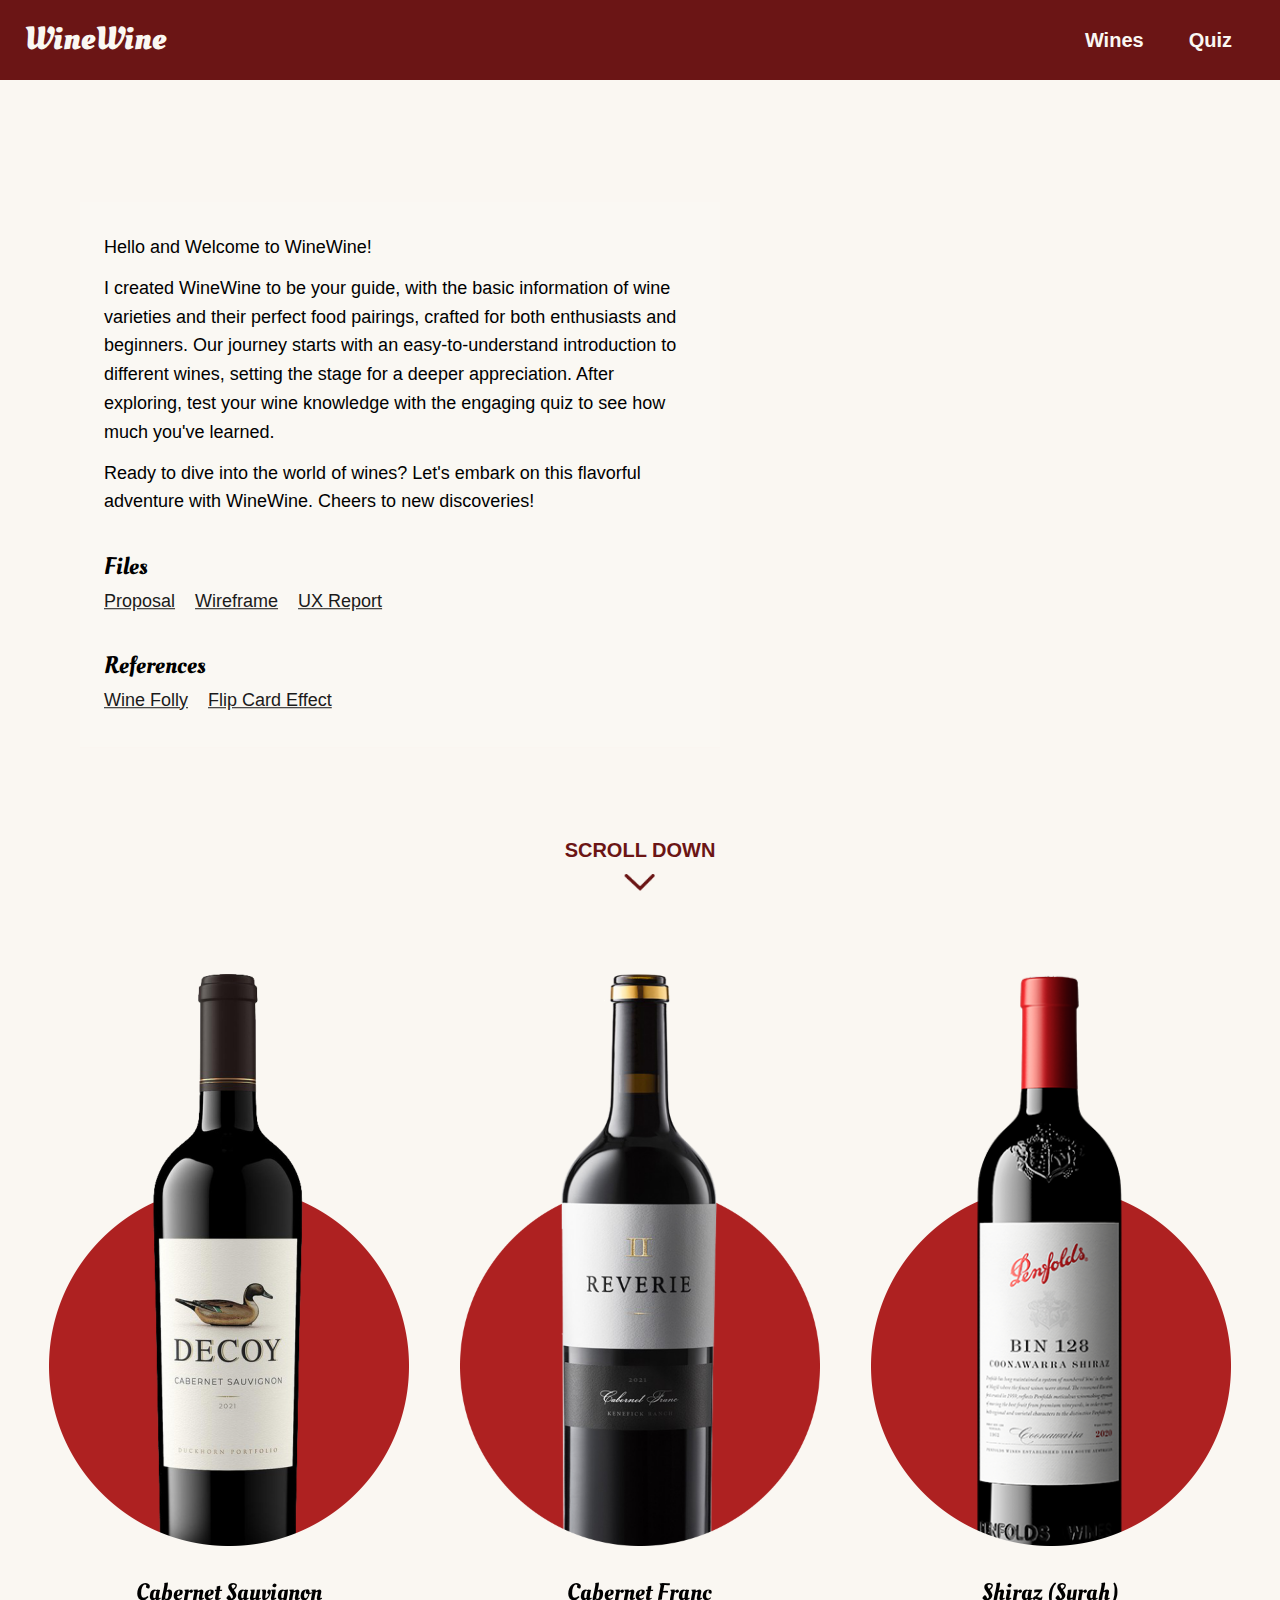
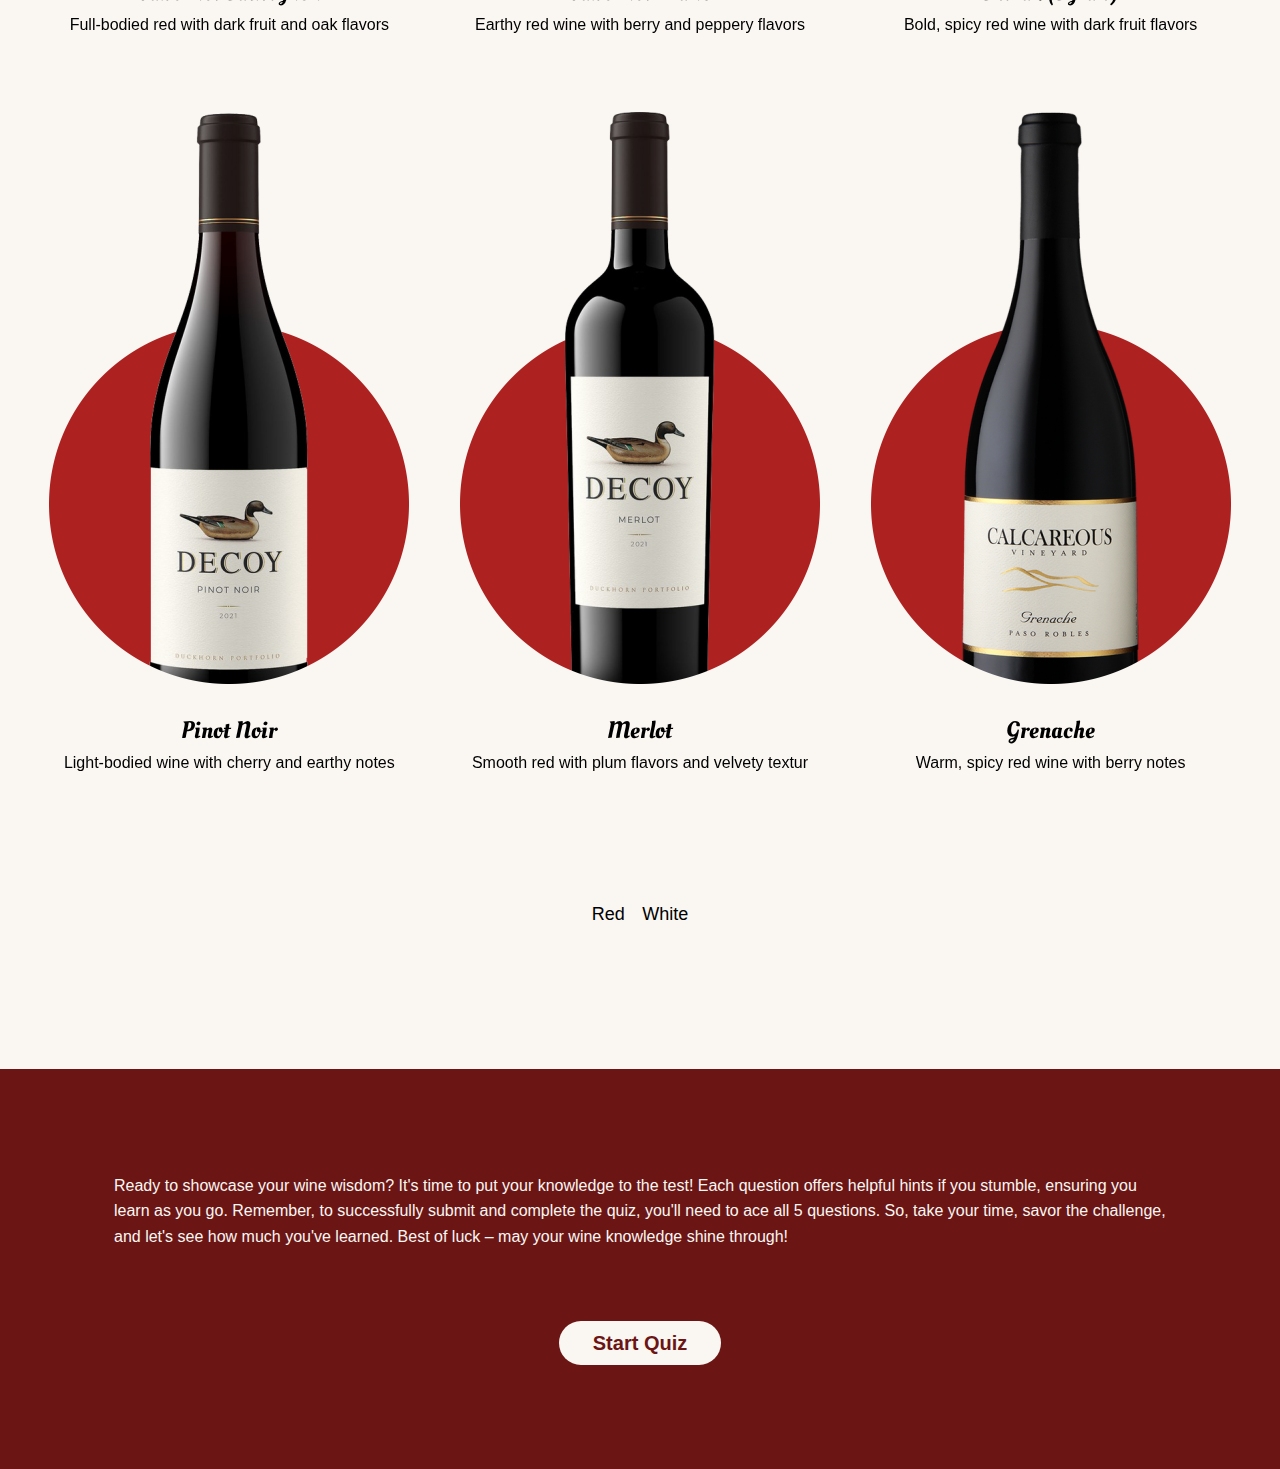
==== commit 85b0feca: "update" ====
--- a/index.html
+++ b/index.html
@@ -23,12 +23,22 @@
     <header>
       <div class="homepage">
         <div class="container">
-          <p>Lorem ipsum dolor sit amet, consectetur adipiscing elit, sed do eiusmod tempor incididunt ut labore et dolore magna aliqua. Ut enim ad minim veniam, quis nostrud exercitation ullamco laboris nisi ut aliquip ex ea commodo consequat. Duis aute irure dolor in reprehenderit in voluptate velit esse cillum dolore eu fugiat nulla pariatur. Excepteur sint occaecat cupidatat non proident, sunt in culpa qui officia deserunt mollit anim id est laborum. </p>
-          <div class="files">
-           <a href="#proposal">Proposal</a>
-            <a href="#wireframe">Wireframe</a>
-            <a href="#uxreport">UX Report</a>
-          </div>
+          <p>Hello and Welcome to WineWine!</p>
+          <p>I created WineWine to be your guide, with the basic information of wine varieties and their perfect food pairings, crafted for both enthusiasts and beginners. Our journey starts with an easy-to-understand introduction to different wines, setting the stage for a deeper appreciation. After exploring, test your wine knowledge with the engaging quiz to see how much you've learned.</p>
+          <p>Ready to dive into the world of wines? Let's embark on this flavorful adventure with WineWine. Cheers to new discoveries!</p>
+          <h2>Files</h2>
+          <ul class="files">
+            <li><a href="https://drive.google.com/file/d/12lTB1na6hSkWXj3hCBvv1DoJcjQtg7QH/view?usp=sharing" target="_blank">Proposal</a></li>
+            <li><a href="https://drive.google.com/file/d/1ECcdWL3pSgjXQOCsErKCm9g4sl7Zq2DH/view?usp=sharing" target="_blank">Wireframe</a></li>
+            <li><a href="https://drive.google.com/file/d/1U_dw0bgKeCvHrJGq_SEbJMekDowlEn88/view?usp=sharing" target="_blank">UX Report</a></li>
+            <!-- <li><a href="https://winefolly.com/" target="_blank">Wine Folly (reference)</a></li> -->
+          </ul>
+          <h2>References</h2>
+          <ul class="files">
+            <li><a href="https://winefolly.com/" target="_blank">Wine Folly</a></li>
+            <li><a href="https://jefferson-cuartas.medium.com/how-to-create-a-flip-card-effect-using-javascript-767dd945210c#:~:text=Firstly%2C%20in%20your%20JS%20index,which%20toggles%20on%20a%20click." target="_blank">Flip Card Effect</a></li>
+            <!-- <li><a href="https://developer.mozilla.org/en-US/docs/Web/API/Event/preventDefault" target="_blank">event.preventDefault()</a></li> -->
+          </ul>
         </div>
         <div id="scroll">
           <p>Scroll Down</p>
@@ -52,10 +62,10 @@
         <ul>
           <li><a href="#red-wines">Red Wine</a></li>
           <li><a href="#red-cabernet-sauvignon">Cabernet Sauvignon</a></li>
+          <li><a href="#red-cabernet-franc">Cabernet Franc</a></li>
+          <li><a href="#red-shiraz">Shiraz (Syrah)</a></li>
           <li><a href="#red-pinot-noir">Pinot Noir</a></li>
-          <li><a href="#red-shiraz">Shiraz (Syrah)</a></li>
           <li><a href="#red-merlot">Merlot</a></li>
-          <li><a href="#red-cabernet-franc">Cabernet Franc</a></li>
           <li><a href="#red-grenache">Grenache</a></li>
         </ul>
         <ul>
@@ -78,7 +88,7 @@
             <img src="./images/cabernet-sauvignon.png" alt="Bottle of Cabernet Sauvignon wine">
             <div class="wine-text">
               <h2>Cabernet Sauvignon</h2>
-              <p>The most popular wine variety in the world</p>
+              <p>Full-bodied red with dark fruit and oak flavors</p>
             </div>
           </div>
           <div class="wine-info">
@@ -186,7 +196,241 @@
             </div>
             <div class="wine-text">
               <h2>Cabernet Sauvignon</h2>
-              <p>The most popular wine variety in the world</p>
+              <p>Full-bodied red with dark fruit and oak flavors</p>
+            </div>
+          </div>
+        </div>
+        <div class="card" id="red-cabernet-franc">
+          <div class="wine-container">
+            <img src="./images/cabernet-franc.png" alt="Bottle of Cabernet Franc wine">
+            <div class="wine-text">
+              <h2>Cabernet Franc</h2>
+              <p>Earthy red wine with berry and peppery flavors</p>
+            </div>
+          </div>
+          <div class="wine-info">
+            <!-- wine info -->
+            <div class="wine-intro">
+              <div class="rating-container">
+                <div class="wine-bottle">
+                  <img src="./images/cabernet-franc.png" alt="Bottle of Cabernet Franc wine">
+                </div>
+                <div class="ratings">
+                  <div class="rating">
+                    <div class="rating-bar-background-r"></div>
+                    <div class="rating-bar-foreground-r" id="cabernet-franc-sweetness"></div>
+                    <span>Sweetness</span>
+                  </div>
+                  <div class="rating">
+                    <div class="rating-bar-background-r"></div>
+                    <div class="rating-bar-foreground-r" id="cabernet-franc-tannin"></div>
+                    <span>Tannin</span>
+                  </div>
+                  <div class="rating">
+                    <div class="rating-bar-background-r"></div>
+                    <div class="rating-bar-foreground-r" id="cabernet-franc-acidity"></div>
+                    <span>Acidity</span>
+                  </div>
+                  <div class="rating">
+                    <div class="rating-bar-background-r"></div>
+                    <div class="rating-bar-foreground-r" id="cabernet-franc-alcohol"></div>
+                    <span>Alcohol Content</span>
+                  </div>
+                </div>
+              </div>
+              <div class="feature-container">
+                <h3>Tastes</h3>
+                <div class="features">
+                  <div class="feature">
+                    <img src="./images/strawberry.png" alt="Strawberry">
+                    <p>Strawberry</p>
+                  </div>
+                  <div class="feature">
+                    <img src="./images/raspberry.png" alt="Raspberry">
+                    <p>Raspberry</p>
+                  </div>
+                  <div class="feature">
+                    <img src="./images/green_pepper.png" alt="Green Pepper">
+                    <p>Green Pepper</p>
+                  </div>
+                  <div class="feature">
+                    <img src="./images/gravel.png" alt="Mineral">
+                    <p>Mineral</p>
+                  </div>
+                </div>
+              </div>
+              <div class="feature-container" id="origin">
+                <h3>Origin</h3>
+                <div class="features">
+                  <div class="feature">
+                    <img src="./images/france.png" alt="France Flag">
+                    <p>France</p>
+                    <p>Loire Valley</p>
+                  </div>
+                  <div class="feature">
+                    <img src="./images/italy.png" alt="Italy Flag">
+                    <p>Italy</p>
+                    <p>Tuscany</p>
+                  </div>
+                  <div class="feature">
+                    <img src="./images/canada.png" alt="Canada Flag">
+                    <p>Canada</p>
+                    <p>Niagara</p>
+                  </div>
+                  <div class="feature">
+                    <img src="./images/usa.png" alt="USA Flag">
+                    <p>United States</p>
+                    <p>Washington</p>
+                  </div>
+                </div>
+              </div>
+              <div class="feature-container">
+                <h3>Food Pairing</h3>
+                <div class="features">
+                  <div class="feature">
+                    <img src="./images/lasagne.png" alt="Lasagne">
+                    <p>Lasagne</p>
+                  </div>
+                  <div class="feature">
+                    <img src="./images/meatballs.png" alt="Meatballs">
+                    <p>Meatballs</p>
+                  </div>
+                  <div class="feature">
+                    <img src="./images/lamb.png" alt="Lamb">
+                    <p>Lamb</p>
+                  </div>
+                  <div class="feature">
+                    <img src="./images/duck.png" alt="Duck">
+                    <p>Duck</p>
+                  </div>
+                </div>
+              </div>
+              <div class="feature-container">
+                <div class="description">
+                  <p>Cabernet Franc is medium-bodied, notable for its berry, bell pepper, and spicy flavors, often with earthy undertones. This adaptable grape produces wines with bright acidity and moderate tannins, pairing well with grilled meats and vegetables.</p>
+                </div>
+              </div>
+            </div>
+            <div class="wine-text">
+              <h2>Cabernet Franc</h2>
+              <p>Earthy red wine with berry and peppery flavors</p>
+            </div>
+          </div>
+        </div>
+        <div class="card" id="red-shiraz">
+          <div class="wine-container">
+            <img src="./images/shiraz.png" alt="Bottle of Shiraz (Syrah) wine">
+            <div class="wine-text">
+              <h2>Shiraz (Syrah)</h2>
+              <p>Bold, spicy red wine with dark fruit flavors</p>
+            </div>
+          </div>
+          <div class="wine-info">
+            <!-- wine info -->
+            <div class="wine-intro">
+              <div class="rating-container">
+                <div class="wine-bottle">
+                  <img src="./images/shiraz.png" alt="Bottle of Shiraz (Syrah) wine">
+                </div>
+                <div class="ratings">
+                  <div class="rating">
+                    <div class="rating-bar-background-r"></div>
+                    <div class="rating-bar-foreground-r" id="shiraz-sweetness"></div>
+                    <span>Sweetness</span>
+                  </div>
+                  <div class="rating">
+                    <div class="rating-bar-background-r"></div>
+                    <div class="rating-bar-foreground-r" id="shiraz-tannin"></div>
+                    <span>Tannin</span>
+                  </div>
+                  <div class="rating">
+                    <div class="rating-bar-background-r"></div>
+                    <div class="rating-bar-foreground-r" id="shiraz-acidity"></div>
+                    <span>Acidity</span>
+                  </div>
+                  <div class="rating">
+                    <div class="rating-bar-background-r"></div>
+                    <div class="rating-bar-foreground-r" id="shiraz-alcohol"></div>
+                    <span>Alcohol Content</span>
+                  </div>
+                </div>
+              </div>
+              <div class="feature-container">
+                <h3>Tastes</h3>
+                <div class="features">
+                  <div class="feature">
+                    <img src="./images/truffle.png" alt="Truffle">
+                    <p>Truffle</p>
+                  </div>
+                  <div class="feature">
+                    <img src="./images/violet.png" alt="Violet">
+                    <p>Violet</p>
+                  </div>
+                  <div class="feature">
+                    <img src="./images/chocolate.png" alt="Chocolate">
+                    <p>Chocolate</p>
+                  </div>
+                  <div class="feature">
+                    <img src="./images/black_pepper.png" alt="Black Pepper">
+                    <p>Black Pepper</p>
+                  </div>
+                </div>
+              </div>
+              <div class="feature-container" id="origin">
+                <h3>Origin</h3>
+                <div class="features">
+                  <div class="feature">
+                    <img src="./images/france.png" alt="France Flag">
+                    <p>France</p>
+                    <p>Rhone Valley</p>
+                  </div>
+                  <div class="feature">
+                    <img src="./images/spain.png" alt="Spain Flag">
+                    <p>Spain</p>
+                    <p>Priorat</p>
+                  </div>
+                  <div class="feature">
+                    <img src="./images/australia.png" alt="Australia Flag">
+                    <p>Australis</p>
+                    <p>Barossa Valley</p>
+                  </div>
+                  <div class="feature">
+                    <img src="./images/s_africa.png" alt="South Africa Flag">
+                    <p>South Africa</p>
+                    <p>Stellenbosch</p>
+                  </div>
+                </div>
+              </div>
+              <div class="feature-container">
+                <h3>Food Pairing</h3>
+                <div class="features">
+                  <div class="feature">
+                    <img src="./images/lamb.png" alt="Lamb">
+                    <p>Lamb</p>
+                  </div>
+                  <div class="feature">
+                    <img src="./images/beef.png" alt="Beef">
+                    <p>Beef</p>
+                  </div>
+                  <div class="feature">
+                    <img src="./images/smoked.png" alt="Smoked Meats">
+                    <p>Smoked Meats</p>
+                  </div>
+                  <div class="feature">
+                    <img src="./images/bbq_pork.png" alt="Barbecue Pork">
+                    <p>Barbecue Pork</p>
+                  </div>
+                </div>
+              </div>
+              <div class="feature-container">
+                <div class="description">
+                  <p>Syrah (aka Shiraz) is a full-bodied red wine having intense fruit flavors and medium-weight tannins. Syrah is commonly blended with Grenache and Mourvèdre to create the red Rhône blend. The wine often has a meaty (beef broth, jerky) quality.</p>
+                </div>
+              </div>
+            </div>
+            <div class="wine-text">
+              <h2>Shiraz (Syrah)</h2>
+              <p>Bold, spicy red wine with dark fruit flavors</p>
             </div>
           </div>
         </div>
@@ -307,123 +551,6 @@
             </div>
           </div>
         </div>
-        <div class="card" id="red-shiraz">
-          <div class="wine-container">
-            <img src="./images/shiraz.png" alt="Bottle of Shiraz (Syrah) wine">
-            <div class="wine-text">
-              <h2>Shiraz (Syrah)</h2>
-              <p>Bold, spicy red wine with dark fruit flavors</p>
-            </div>
-          </div>
-          <div class="wine-info">
-            <!-- wine info -->
-            <div class="wine-intro">
-              <div class="rating-container">
-                <div class="wine-bottle">
-                  <img src="./images/shiraz.png" alt="Bottle of Shiraz (Syrah) wine">
-                </div>
-                <div class="ratings">
-                  <div class="rating">
-                    <div class="rating-bar-background-r"></div>
-                    <div class="rating-bar-foreground-r" id="shiraz-sweetness"></div>
-                    <span>Sweetness</span>
-                  </div>
-                  <div class="rating">
-                    <div class="rating-bar-background-r"></div>
-                    <div class="rating-bar-foreground-r" id="shiraz-tannin"></div>
-                    <span>Tannin</span>
-                  </div>
-                  <div class="rating">
-                    <div class="rating-bar-background-r"></div>
-                    <div class="rating-bar-foreground-r" id="shiraz-acidity"></div>
-                    <span>Acidity</span>
-                  </div>
-                  <div class="rating">
-                    <div class="rating-bar-background-r"></div>
-                    <div class="rating-bar-foreground-r" id="shiraz-alcohol"></div>
-                    <span>Alcohol Content</span>
-                  </div>
-                </div>
-              </div>
-              <div class="feature-container">
-                <h3>Tastes</h3>
-                <div class="features">
-                  <div class="feature">
-                    <img src="./images/truffle.png" alt="Truffle">
-                    <p>Truffle</p>
-                  </div>
-                  <div class="feature">
-                    <img src="./images/violet.png" alt="Violet">
-                    <p>Violet</p>
-                  </div>
-                  <div class="feature">
-                    <img src="./images/chocolate.png" alt="Chocolate">
-                    <p>Chocolate</p>
-                  </div>
-                  <div class="feature">
-                    <img src="./images/black_pepper.png" alt="Black Pepper">
-                    <p>Black Pepper</p>
-                  </div>
-                </div>
-              </div>
-              <div class="feature-container" id="origin">
-                <h3>Origin</h3>
-                <div class="features">
-                  <div class="feature">
-                    <img src="./images/france.png" alt="France Flag">
-                    <p>France</p>
-                    <p>Rhone Valley</p>
-                  </div>
-                  <div class="feature">
-                    <img src="./images/spain.png" alt="Spain Flag">
-                    <p>Spain</p>
-                    <p>Priorat</p>
-                  </div>
-                  <div class="feature">
-                    <img src="./images/australia.png" alt="Australia Flag">
-                    <p>Australis</p>
-                    <p>Barossa Valley</p>
-                  </div>
-                  <div class="feature">
-                    <img src="./images/s_africa.png" alt="South Africa Flag">
-                    <p>South Africa</p>
-                    <p>Stellenbosch</p>
-                  </div>
-                </div>
-              </div>
-              <div class="feature-container">
-                <h3>Food Pairing</h3>
-                <div class="features">
-                  <div class="feature">
-                    <img src="./images/lamb.png" alt="Lamb">
-                    <p>Lamb</p>
-                  </div>
-                  <div class="feature">
-                    <img src="./images/beef.png" alt="Beef">
-                    <p>Beef</p>
-                  </div>
-                  <div class="feature">
-                    <img src="./images/smoked.png" alt="Smoked Meats">
-                    <p>Smoked Meats</p>
-                  </div>
-                  <div class="feature">
-                    <img src="./images/bbq_pork.png" alt="Barbecue Pork">
-                    <p>Barbecue Pork</p>
-                  </div>
-                </div>
-              </div>
-              <div class="feature-container">
-                <div class="description">
-                  <p>Syrah (aka Shiraz) is a full-bodied red wine having intense fruit flavors and medium-weight tannins. Syrah is commonly blended with Grenache and Mourvèdre to create the red Rhône blend. The wine often has a meaty (beef broth, jerky) quality.</p>
-                </div>
-              </div>
-            </div>
-            <div class="wine-text">
-              <h2>Shiraz (Syrah)</h2>
-              <p>Bold, spicy red wine with dark fruit flavors</p>
-            </div>
-          </div>
-        </div>
         <div class="card" id="red-merlot">
           <div class="wine-container">
             <img src="./images/merlot.png" alt="Bottle of Merlot wine">
@@ -541,123 +668,6 @@
             </div>
           </div>
         </div>
-        <div class="card" id="red-cabernet-franc">
-          <div class="wine-container">
-            <img src="./images/cabernet-franc.png" alt="Bottle of Cabernet Franc wine">
-            <div class="wine-text">
-              <h2>Cabernet Franc</h2>
-              <p>Earthy red wine with berry and peppery flavors</p>
-            </div>
-          </div>
-          <div class="wine-info">
-            <!-- wine info -->
-            <div class="wine-intro">
-              <div class="rating-container">
-                <div class="wine-bottle">
-                  <img src="./images/cabernet-franc.png" alt="Bottle of Cabernet Franc wine">
-                </div>
-                <div class="ratings">
-                  <div class="rating">
-                    <div class="rating-bar-background-r"></div>
-                    <div class="rating-bar-foreground-r" id="cabernet-franc-sweetness"></div>
-                    <span>Sweetness</span>
-                  </div>
-                  <div class="rating">
-                    <div class="rating-bar-background-r"></div>
-                    <div class="rating-bar-foreground-r" id="cabernet-franc-tannin"></div>
-                    <span>Tannin</span>
-                  </div>
-                  <div class="rating">
-                    <div class="rating-bar-background-r"></div>
-                    <div class="rating-bar-foreground-r" id="cabernet-franc-acidity"></div>
-                    <span>Acidity</span>
-                  </div>
-                  <div class="rating">
-                    <div class="rating-bar-background-r"></div>
-                    <div class="rating-bar-foreground-r" id="cabernet-franc-alcohol"></div>
-                    <span>Alcohol Content</span>
-                  </div>
-                </div>
-              </div>
-              <div class="feature-container">
-                <h3>Tastes</h3>
-                <div class="features">
-                  <div class="feature">
-                    <img src="./images/strawberry.png" alt="Strawberry">
-                    <p>Strawberry</p>
-                  </div>
-                  <div class="feature">
-                    <img src="./images/raspberry.png" alt="Raspberry">
-                    <p>Raspberry</p>
-                  </div>
-                  <div class="feature">
-                    <img src="./images/green_pepper.png" alt="Green Pepper">
-                    <p>Green Pepper</p>
-                  </div>
-                  <div class="feature">
-                    <img src="./images/gravel.png" alt="Mineral">
-                    <p>Mineral</p>
-                  </div>
-                </div>
-              </div>
-              <div class="feature-container" id="origin">
-                <h3>Origin</h3>
-                <div class="features">
-                  <div class="feature">
-                    <img src="./images/france.png" alt="France Flag">
-                    <p>France</p>
-                    <p>Loire Valley</p>
-                  </div>
-                  <div class="feature">
-                    <img src="./images/italy.png" alt="Italy Flag">
-                    <p>Italy</p>
-                    <p>Tuscany</p>
-                  </div>
-                  <div class="feature">
-                    <img src="./images/canada.png" alt="Canada Flag">
-                    <p>Canada</p>
-                    <p>Niagara</p>
-                  </div>
-                  <div class="feature">
-                    <img src="./images/usa.png" alt="USA Flag">
-                    <p>United States</p>
-                    <p>Washington</p>
-                  </div>
-                </div>
-              </div>
-              <div class="feature-container">
-                <h3>Food Pairing</h3>
-                <div class="features">
-                  <div class="feature">
-                    <img src="./images/lasagne.png" alt="Lasagne">
-                    <p>Lasagne</p>
-                  </div>
-                  <div class="feature">
-                    <img src="./images/meatballs.png" alt="Meatballs">
-                    <p>Meatballs</p>
-                  </div>
-                  <div class="feature">
-                    <img src="./images/lamb.png" alt="Lamb">
-                    <p>Lamb</p>
-                  </div>
-                  <div class="feature">
-                    <img src="./images/duck.png" alt="Duck">
-                    <p>Duck</p>
-                  </div>
-                </div>
-              </div>
-              <div class="feature-container">
-                <div class="description">
-                  <p>Cabernet Franc is medium-bodied, notable for its berry, bell pepper, and spicy flavors, often with earthy undertones. This adaptable grape produces wines with bright acidity and moderate tannins, pairing well with grilled meats and vegetables.</p>
-                </div>
-              </div>
-            </div>
-            <div class="wine-text">
-              <h2>Cabernet Franc</h2>
-              <p>Earthy red wine with berry and peppery flavors</p>
-            </div>
-          </div>
-        </div>
         <div class="card" id="red-grenache">
           <div class="wine-container">
             <img src="./images/grenache.png" alt="Bottle of Grenache wine">
@@ -738,7 +748,7 @@
                   <div class="feature">
                     <img src="./images/spain.png" alt="Spain Flag">
                     <p>Spain</p>
-                    <p>Alagon</p>
+                    <p>Aragon</p>
                   </div>
                 </div>
               </div>
@@ -1428,12 +1438,12 @@
                   <div class="feature">
                     <img src="./images/italy.png" alt="Italy Flag">
                     <p>Italy</p>
-                    <p>Piemont</p>
-                  </div>
-                  <div class="feature">
-                    <img src="./images/france.png" alt="France Flag">
-                    <p>France</p>
-                    <p>Catalunya</p>
+                    <p>Piedmont</p>
+                  </div>
+                  <div class="feature">
+                    <img src="./images/spain.png" alt="Spain Flag">
+                    <p>Spain</p>
+                    <p>Catalonia</p>
                   </div>
                   <div class="feature">
                     <img src="./images/usa.png" alt="USA Flag">
@@ -1482,15 +1492,15 @@
         </div>
       </div>
       <div class="pagination">
-        <button id="redBtn">1</button>
-        <button id="whiteBtn">2</button>
+        <button id="redBtn">Red</button>
+        <button id="whiteBtn">White</button>
       </div>
 
       </div>
     </main>
     <footer>
       <div class="footer-content">
-        <p>Lorem ipsum dolor sit amet, consectetur adipiscing elit, sed do eiusmod tempor incididunt ut labore et dolore magna aliqua.</p>
+        <p>Ready to showcase your wine wisdom? It's time to put your knowledge to the test! Each question offers helpful hints if you stumble, ensuring you learn as you go. Remember, to successfully submit and complete the quiz, you'll need to ace all 5 questions. So, take your time, savor the challenge, and let's see how much you've learned. Best of luck – may your wine knowledge shine through!</p>
         <button id="startQuizBtn">Start Quiz</button>
       </div>
     </footer>
--- a/styles/styles.css
+++ b/styles/styles.css
@@ -42,7 +42,7 @@
     place-items: center;
     min-height: 100vh;
     padding: 2em;
-    background-image: url(../images/wine_noise.jpg);
+    background-image: linear-gradient(rgba(250, 247, 242, 0), rgba(250, 247, 242, 0.3) 90%, rgba(250, 247, 242, 0.6)), url(../images/wine_noise.jpg);
     background-size: cover;
 }
 
@@ -54,12 +54,63 @@
     position: absolute; 
     top: 50%;
     transform: translateY(-50%);
-    left: 0px;
-    margin: 24px;
+    margin: 24px 24px 24px 80px;
     max-width: 640px;
-    padding: 10px; 
     box-sizing: border-box; 
-    background-color: rgb(250,247,242,0.7);
+    background-color: rgb(250,247,242,0.8);
+}
+
+@media (min-width: 800px) {
+    header .container {
+        left: 0px;
+    }
+}
+
+@media (max-width: 800px) {
+    header .container {
+        margin: 24px;
+    }
+}
+
+header .container p {
+    margin: 12px 24px;
+    font-size: 18px;
+}
+
+header .container p:first-child {
+    margin-top: 32px;
+    /*font-family: 'Oleo Script', cursive;*/
+}
+
+h2 {
+    font-family: 'Oleo Script', cursive;
+    font-weight: lighter;
+}
+
+header .container h2 {
+    margin: 32px 24px 0px 24px;
+}
+
+.files {
+    margin: 0px 24px 32px 24px;
+    list-style: none;   
+    padding: 0px;
+    display: flex;
+    flex-wrap: wrap;
+    gap: 2px;
+}
+
+.files a {
+    color: #1a1a1a;
+}
+
+.files a:hover {
+    color: #AE2121;
+}
+
+.files li {
+    font-size: 18px;
+    margin-right: 18px;
 }
 
 #scroll {
@@ -76,12 +127,13 @@
 
 #scroll p{
     margin: 0;
+    text-shadow: 0 0 30px rgba(255, 255, 255, 1);
 }
 
 #scroll img {
     width: 30px;
     height: 100%;
-    margin-top: 12px;
+    margin-top: 8px;
 }
 
 nav {
@@ -327,35 +379,35 @@
     position: absolute;
 }
 
-#cabernet-sauvignon-sweetness {width: 60px;}
-#cabernet-sauvignon-tannin {width: 126px;}
-#cabernet-sauvignon-acidity {width: 90px;}
-#cabernet-sauvignon-alcohol {width: 110px;}
-
-#pinot-noir-sweetness {width: 34px;}
-#pinot-noir-tannin {width: 60px;}
-#pinot-noir-acidity {width: 112px;}
-#pinot-noir-alcohol {width: 90px;}
-
-#shiraz-sweetness {width: 34px;}
-#shiraz-tannin {width: 110px;}
-#shiraz-acidity {width: 110px;}
-#shiraz-alcohol {width: 110px;}
-
-#merlot-sweetness {width: 34px;}
-#merlot-tannin {width: 110px;}
-#merlot-acidity {width: 90px;}
-#merlot-alcohol {width: 110px;}
-
-#cabernet-franc-sweetness {width: 34px;}
-#cabernet-franc-tannin {width: 88px;}
-#cabernet-franc-acidity {width: 106px;}
-#cabernet-franc-alcohol {width: 88px;}
-
-#grenache-sweetness {width: 34px;}
-#grenache-tannin {width: 78px;}
-#grenache-acidity {width: 78px;}
-#grenache-alcohol {width: 140px;}
+#cabernet-sauvignon-sweetness {width: 18px;}
+#cabernet-sauvignon-tannin {width: 129px;}
+#cabernet-sauvignon-acidity {width: 103px;}
+#cabernet-sauvignon-alcohol {width: 121px;}
+
+#pinot-noir-sweetness {width: 32px;}
+#pinot-noir-tannin {width: 85px;}
+#pinot-noir-acidity {width: 121px;}
+#pinot-noir-alcohol {width: 103px;}
+
+#shiraz-sweetness {width: 27px;}
+#shiraz-tannin {width: 121px;}
+#shiraz-acidity {width: 103px;}
+#shiraz-alcohol {width: 130px;}
+
+#merlot-sweetness {width: 36px;}
+#merlot-tannin {width: 94px;}
+#merlot-acidity {width: 94px;}
+#merlot-alcohol {width: 112px;}
+
+#cabernet-franc-sweetness {width: 22px;}
+#cabernet-franc-tannin {width: 112px;}
+#cabernet-franc-acidity {width: 112px;}
+#cabernet-franc-alcohol {width: 112px;}
+
+#grenache-sweetness {width: 41px;}
+#grenache-tannin {width: 76px;}
+#grenache-acidity {width: 85px;}
+#grenache-alcohol {width: 121px;}
 
 
 .rating-bar-background-w {
@@ -373,35 +425,35 @@
     position: absolute;
 }
 
-#sauvignon-blanc-sweetness {width: 48px;}
-#sauvignon-blanc-body {width: 48px;}
-#sauvignon-blanc-acidity {width: 140px;}
-#sauvignon-blanc-alcohol {width: 94px;}
-
-#pinot-gris-sweetness {width: 120px;}
-#pinot-gris-body {width: 58px;}
-#pinot-gris-acidity {width: 120px;}
-#pinot-gris-alcohol {width: 94px;}
-
-#chardonnay-sweetness {width: 48px;}
-#chardonnay-body {width: 80px;}
-#chardonnay-acidity {width: 80px;}
-#chardonnay-alcohol {width: 116px;}
-
-#riesling-sweetness {width: 140px;}
-#riesling-body {width: 30px;}
-#riesling-acidity {width: 140px;}
-#riesling-alcohol {width: 60px;}
-
-#gewurztraminer-sweetness {width: 120px;}
-#gewurztraminer-body {width: 90px;}
-#gewurztraminer-acidity {width: 30px;}
-#gewurztraminer-alcohol {width: 120px;}
-
-#moscato-sweetness {width: 120px;}
-#moscato-body {width: 36px;}
-#moscato-acidity {width: 56px;}
-#moscato-alcohol {width: 20px;}
+#sauvignon-blanc-sweetness {width: 20px;}
+#sauvignon-blanc-body {width: 40px;}
+#sauvignon-blanc-acidity {width: 112px;}
+#sauvignon-blanc-alcohol {width: 89px;}
+
+#pinot-gris-sweetness {width: 34px;}
+#pinot-gris-body {width: 54px;}
+#pinot-gris-acidity {width: 100px;}
+#pinot-gris-alcohol {width: 89px;}
+
+#chardonnay-sweetness {width: 34px;}
+#chardonnay-body {width: 68px;}
+#chardonnay-acidity {width: 89px;}
+#chardonnay-alcohol {width: 96px;}
+
+#riesling-sweetness {width: 55px;}
+#riesling-body {width: 47px;}
+#riesling-acidity {width: 107px;}
+#riesling-alcohol {width: 76px;}
+
+#gewurztraminer-sweetness {width: 76px;}
+#gewurztraminer-body {width: 61px;}
+#gewurztraminer-acidity {width: 75px;}
+#gewurztraminer-alcohol {width: 82px;}
+
+#moscato-sweetness {width: 98px;}
+#moscato-body {width: 53px;}
+#moscato-acidity {width: 68px;}
+#moscato-alcohol {width: 54px;}
 
 
 .rating span {
@@ -479,7 +531,7 @@
 .pagination button {
     background: none;
     border: none;
-    font-size: 24px;
+    font-size: 18px;
 }
 
 .pagination button:hover {
@@ -488,16 +540,30 @@
 
 footer {
     display: flex;
-    flex-direction: column;
     justify-content: center; 
     text-align: center; 
     height: 400px; 
     background-color: #6B1515;
     color: #FAF7F2; 
 }
+
+.footer-content {
+    max-width: 1100px;
+    width: 100%;
+    margin: auto;
+    text-align: left;
+    display: flex;
+    flex-direction: column;
+    justify-content: center; 
+}
   
 .footer-content p {
-    margin: 0em 7em 4.75em 7em;
+    margin: 0 24px;
+}
+
+.footer-content #startQuizBtn {
+    align-self: center;
+    margin-top: 72px;
 }
   
   
@@ -513,6 +579,24 @@
     cursor: pointer;
 }
 
+#quiz_homepage .container {
+    background-color: rgb(250,247,242,0.85);
+    display: flex; 
+    flex-direction: column;
+}
+
+#quiz_homepage .button-content {
+    margin: 60px 24px 32px 24px;
+    display: flex;
+    justify-content: center;
+    align-items: center;
+}
+
+#quiz_homepage button#startQuizBtn {
+    background-color: #6B1515;
+    color: #FAF7F2;
+}
+
 button#submitAnswers {
     color: #FAF7F2;
     background-color: #6B1515;
@@ -595,7 +679,8 @@
 
 .red_feedback_card {
     width: 360px; 
-    height: 710px;
+    height: 594px;
+    /*height:710px; */
     position: fixed;
     top: 50%;
     left: 50%;
@@ -661,7 +746,7 @@
     }
     .completion-text-container {
         flex: 1 1 auto;
-        max-width: 385px;
+        max-width: 400px;
         margin-top: 0;
         text-align: center; /*may change*/
     } 
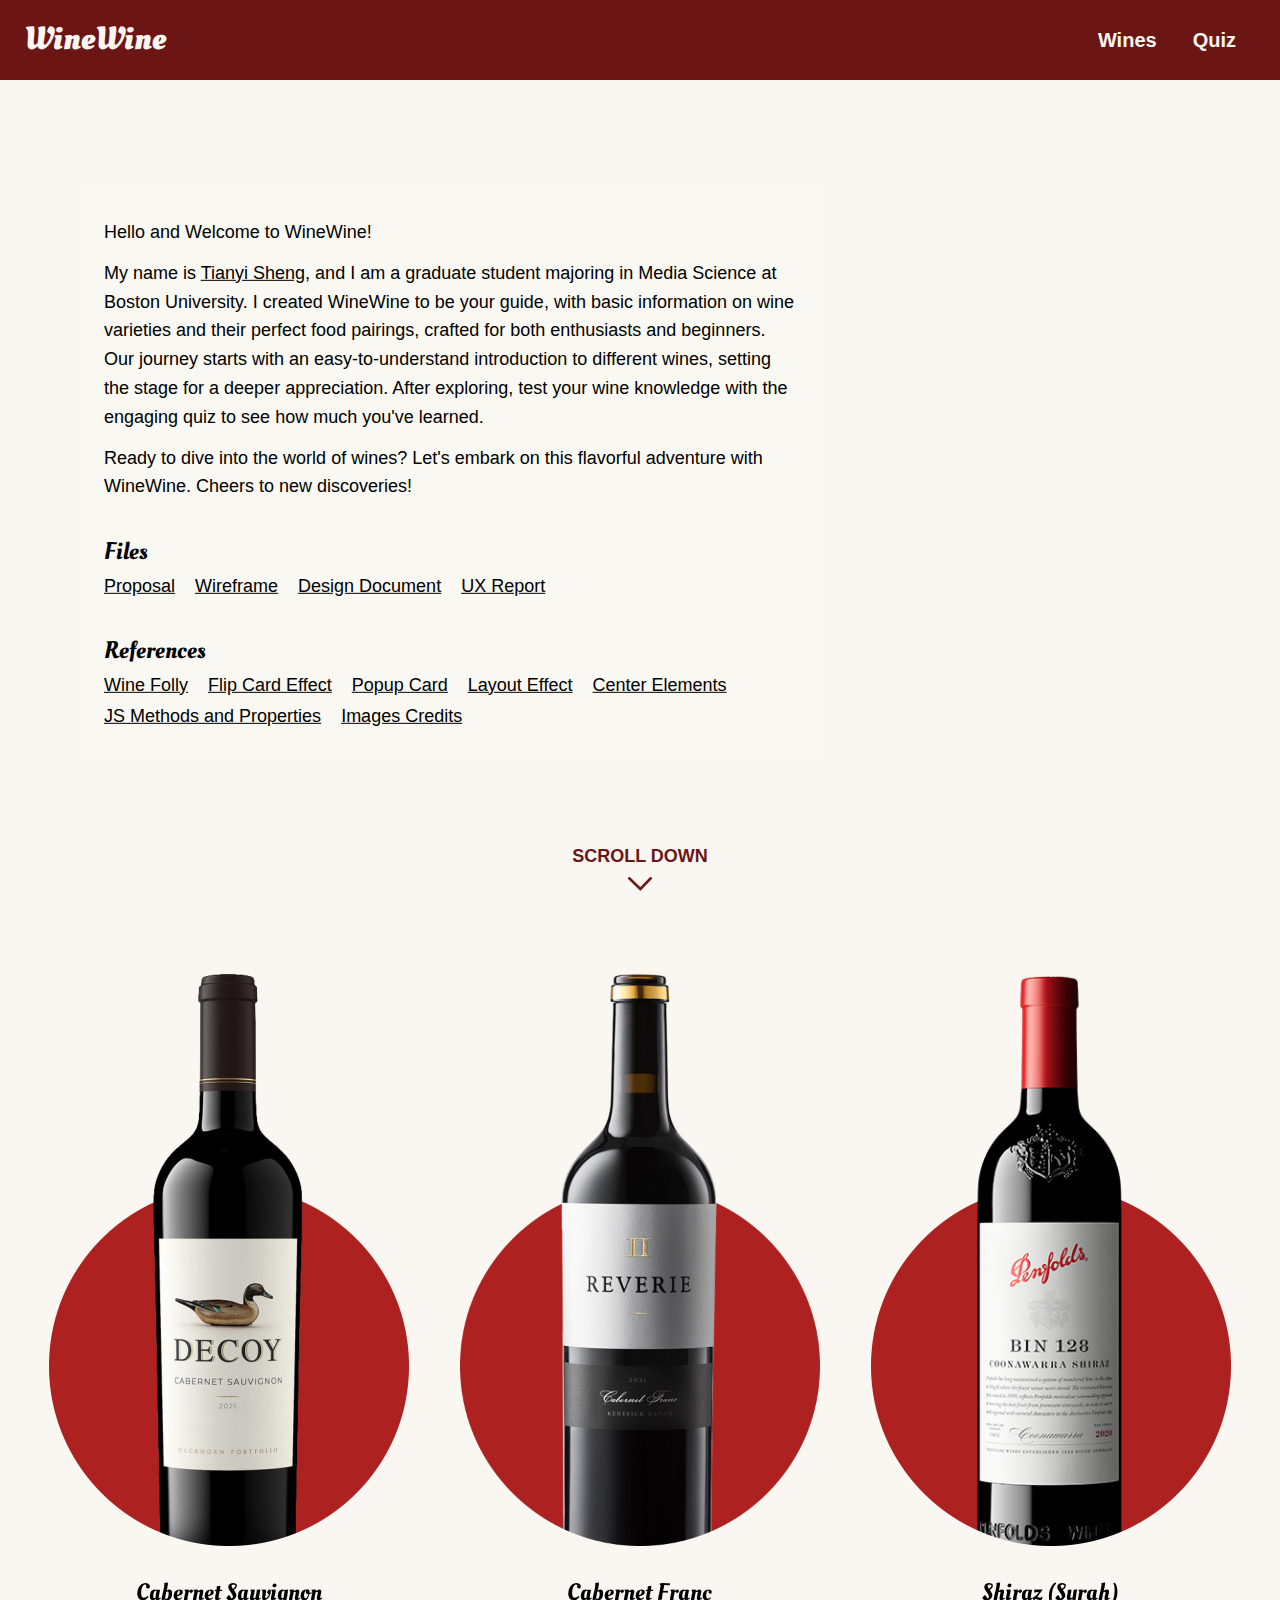
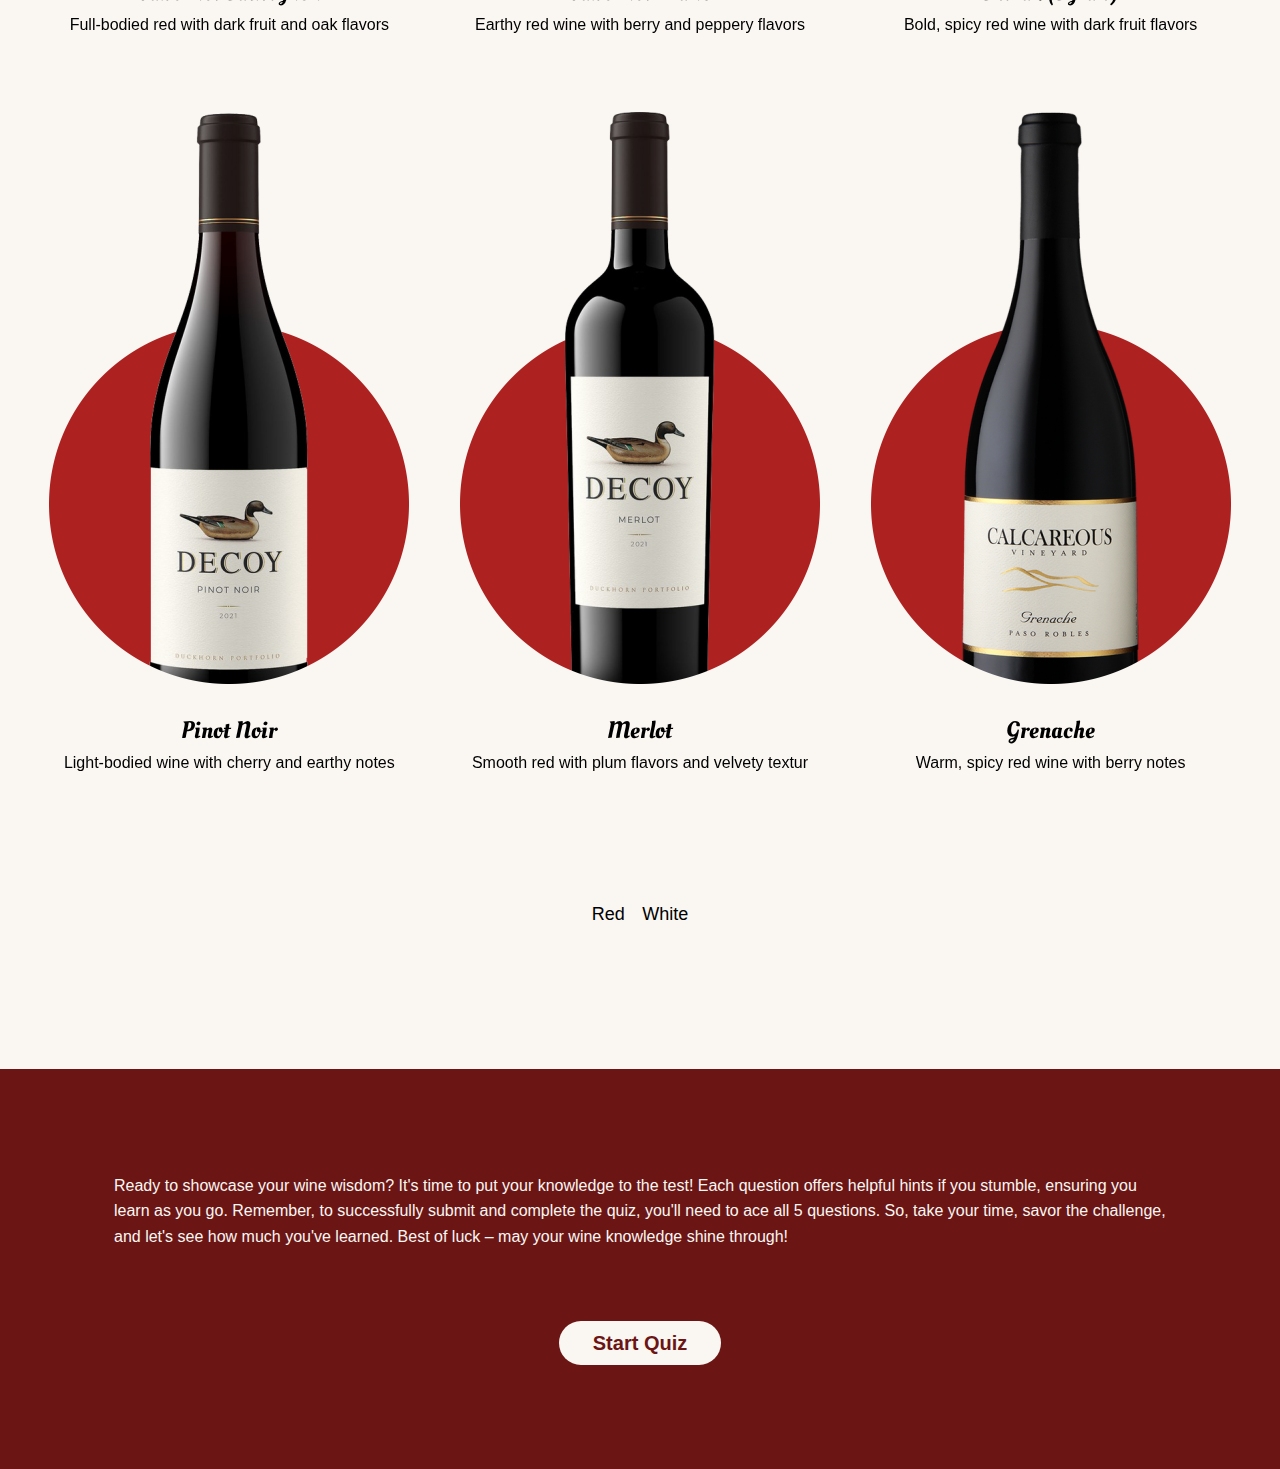
==== commit b9e15c79: "finished" ====
--- a/index.html
+++ b/index.html
@@ -22,22 +22,26 @@
     
     <header>
       <div class="homepage">
-        <div class="container">
+        <div class="container" id="web_intro">
           <p>Hello and Welcome to WineWine!</p>
-          <p>I created WineWine to be your guide, with the basic information of wine varieties and their perfect food pairings, crafted for both enthusiasts and beginners. Our journey starts with an easy-to-understand introduction to different wines, setting the stage for a deeper appreciation. After exploring, test your wine knowledge with the engaging quiz to see how much you've learned.</p>
+          <p>My name is <a href="https://www.linkedin.com/in/tianyisheng/" target="_blank">Tianyi Sheng</a>, and I am a graduate student majoring in Media Science at Boston University. I created WineWine to be your guide, with basic information on wine varieties and their perfect food pairings, crafted for both enthusiasts and beginners. Our journey starts with an easy-to-understand introduction to different wines, setting the stage for a deeper appreciation. After exploring, test your wine knowledge with the engaging quiz to see how much you've learned.</p>
           <p>Ready to dive into the world of wines? Let's embark on this flavorful adventure with WineWine. Cheers to new discoveries!</p>
           <h2>Files</h2>
           <ul class="files">
             <li><a href="https://drive.google.com/file/d/12lTB1na6hSkWXj3hCBvv1DoJcjQtg7QH/view?usp=sharing" target="_blank">Proposal</a></li>
             <li><a href="https://drive.google.com/file/d/1ECcdWL3pSgjXQOCsErKCm9g4sl7Zq2DH/view?usp=sharing" target="_blank">Wireframe</a></li>
+            <li><a href="https://drive.google.com/file/d/12Ukp2M-XjGYSUMn6wWNIMYhOu0L-Qjf7/view?usp=sharing" target="_blank">Design Document</a></li>
             <li><a href="https://drive.google.com/file/d/1U_dw0bgKeCvHrJGq_SEbJMekDowlEn88/view?usp=sharing" target="_blank">UX Report</a></li>
-            <!-- <li><a href="https://winefolly.com/" target="_blank">Wine Folly (reference)</a></li> -->
           </ul>
           <h2>References</h2>
           <ul class="files">
             <li><a href="https://winefolly.com/" target="_blank">Wine Folly</a></li>
             <li><a href="https://jefferson-cuartas.medium.com/how-to-create-a-flip-card-effect-using-javascript-767dd945210c#:~:text=Firstly%2C%20in%20your%20JS%20index,which%20toggles%20on%20a%20click." target="_blank">Flip Card Effect</a></li>
-            <!-- <li><a href="https://developer.mozilla.org/en-US/docs/Web/API/Event/preventDefault" target="_blank">event.preventDefault()</a></li> -->
+            <li><a href="https://www.w3schools.com/howto/howto_js_popup_form.asp" target="_blank">Popup Card</a></li>
+            <li><a href="https://www.w3schools.com/howto/howto_css_overlay.asp" target="_blank">Layout Effect</a></li>
+            <li><a href="https://www.inflectra.com/support/knowledgebase/kb234.aspx" target="_blank">Center Elements</a></li>
+            <li><a href="https://drive.google.com/file/d/15SIjdS4BWRW27StJgQ2-TGa8AnbqVbGG/view?usp=sharing" target="_blank">JS Methods and Properties</a></li>
+            <li><a href="https://drive.google.com/file/d/165iAqq5LFqdr43pz4qVNWguUGG5c3CW-/view?usp=sharing" target="_blank">Images Credits</a></li>
           </ul>
         </div>
         <div id="scroll">
@@ -54,9 +58,6 @@
       </ul>
     </nav>
     <div id="overlay" class="overlay"></div>
-      <!-- 
-        <div id="menu-icon" class="menu-icon"><img src="./images/menu icon.png"></div>
-      -->
     <div class="menu-container">
       <div id="menu-card" class="menu-card">
         <ul>
@@ -727,7 +728,7 @@
                   </div>
                 </div>
               </div>
-              <div class="feature-container" id="origin"> <!--还没改-->
+              <div class="feature-container" id="origin">
                 <h3>Origin</h3>
                 <div class="features">
                   <div class="feature">
--- a/styles/styles.css
+++ b/styles/styles.css
@@ -55,18 +55,18 @@
     top: 50%;
     transform: translateY(-50%);
     margin: 24px 24px 24px 80px;
-    max-width: 640px;
+    max-width: 740px;
     box-sizing: border-box; 
     background-color: rgb(250,247,242,0.8);
 }
 
-@media (min-width: 800px) {
+@media (min-width: 900px) {
     header .container {
         left: 0px;
     }
 }
 
-@media (max-width: 800px) {
+@media (max-width: 900px) {
     header .container {
         margin: 24px;
     }
@@ -79,7 +79,6 @@
 
 header .container p:first-child {
     margin-top: 32px;
-    /*font-family: 'Oleo Script', cursive;*/
 }
 
 h2 {
@@ -100,11 +99,11 @@
     gap: 2px;
 }
 
-.files a {
-    color: #1a1a1a;
-}
-
-.files a:hover {
+#web_intro a {
+    color: black;
+}
+
+#web_intro a:hover {
     color: #AE2121;
 }
 
@@ -114,13 +113,10 @@
 }
 
 #scroll {
-    color: #6B1515;
-    font-size: 1.25em;
+    font-size: 18px;
     font-weight: bold;
     text-transform: uppercase;
     position: absolute; 
-    left: 50%; 
-    transform: translateX(-50%); 
     bottom: 0px; 
     text-align: center; 
 }
@@ -128,12 +124,64 @@
 #scroll p{
     margin: 0;
     text-shadow: 0 0 30px rgba(255, 255, 255, 1);
+    color: #6B1515;
 }
 
 #scroll img {
-    width: 30px;
+    width: 24px;
     height: 100%;
-    margin-top: 8px;
+    margin-top: 0;
+}
+
+@media (max-width: 680px) {
+    #web_intro p:nth-child(1) {
+        display: none;
+    }
+    #web_intro p:nth-child(2) {
+        margin-top: 32px;
+        margin-bottom: 24px;
+    }
+}
+
+@media (max-width: 630px) {
+    #web_intro p:nth-child(3) {
+        display: none;
+    }
+}
+
+@media (max-width: 564px) {
+    header .container p, .files li {
+        font-size: 16px;
+    }
+    header .container h2 {
+        font-size: 22px;
+        margin-top: 0px;
+    }
+    #web_intro p:nth-child(2) {
+        margin-top: 24px;
+        margin-bottom: 16px;
+    }
+    .files{
+        margin-bottom: 12px;
+    }
+    .container ul:last-child {
+        margin-bottom: 24px;
+    }
+    #scroll {
+        font-size: 16px;
+    }
+}
+
+@media (max-width: 440px) {
+    .files {
+        gap: 0px;
+    }
+    .files li {
+        font-size: 14px;
+    }
+    header .container h2 {
+        font-size: 18px;
+    }
 }
 
 nav {
@@ -163,7 +211,7 @@
     margin-left: auto;
     list-style: none;
     background-color: #6B1515;
-    padding: 0 1.5em;
+    padding: 0 1.25em;
 }
 
 nav ul a {
@@ -171,6 +219,9 @@
     text-decoration: none;
     font-weight: bold;
     font-size: 1.25em;
+}
+
+nav ul li:nth-child(2) {
     padding-left: 2.25em;
 }
   
@@ -191,23 +242,6 @@
 
 .overlay.visible {
     display: block;
-}
-
-.menu-icon {
-    /*position: absolute; 
-    top: 830px; 
-    left: 22px;
-    margin-top: 0; 
-    margin-left: 0; */
-    margin-top: 2em;
-    margin-bottom: 1em;
-    margin-left: 2em;
-    cursor: pointer;
-}
-
-.menu-icon img {
-    width: 40px; 
-    height: auto; 
 }
 
 .menu-container {
@@ -245,7 +279,7 @@
 }
 
 .menu-card ul li a {
-    color: #1a1a1a;
+    color: black;
     text-decoration: none;
 }
 
@@ -286,6 +320,7 @@
 
 .card:hover {
     background-color: #F9F1E3;
+    cursor: pointer;
 }
 
 .wine-container {
@@ -303,7 +338,7 @@
   
 .wine-text {
     position: absolute;
-    color: black; 
+    color: black;
     text-align: center;
     width: 100%;
     position: absolute;
@@ -339,7 +374,7 @@
 
 #white-wines .wine-info .wine-text {
     background-color: #F4ECB9;
-    color:#1a1a1a;
+    color:black;
 }
 
 .rating-container {
@@ -528,10 +563,16 @@
     font-size: 20px;
 }
 
+#quiz-pagination {
+    margin-top: 0.25em;
+    margin-bottom: 5.75em;
+}
+
 .pagination button {
     background: none;
     border: none;
     font-size: 18px;
+    cursor: pointer;
 }
 
 .pagination button:hover {
@@ -610,7 +651,7 @@
     display: none;
 }
 
-.red_feedback_card {
+.red_feedback_card, .white_feedback_card {
     display: none;
 }
 
@@ -618,7 +659,6 @@
     display: flex;
     justify-content: center;
     align-items: center;
-    height: 64vh;
 }
 
 .quiz-question {
@@ -631,14 +671,14 @@
     padding: 20px;
     width: 100%;
     max-width: 1080px;
-    max-height: 556px;
-    margin: 140px 24px 24px 24px;
+    height: 480px;
+    margin: 120px 24px 24px 24px;
     padding: 64px 48px;
 }
 
 .quiz-question span {
     font-family: 'Oleo Script', cursive;
-    font-size: 36px;
+    font-size: 24px;
 }
 
 .quiz-question p {
@@ -653,7 +693,7 @@
     font-size: 18px;
     display: block;
     background: none;
-    padding: 12px 0;
+    padding:8px 0;
     cursor: pointer;
     border: none;
 }
@@ -677,10 +717,9 @@
     font-style: italic;
 }
 
-.red_feedback_card {
+.red_feedback_card, .white_feedback_card {
     width: 360px; 
-    height: 594px;
-    /*height:710px; */
+    height: 630px;
     position: fixed;
     top: 50%;
     left: 50%;
@@ -694,6 +733,11 @@
     color: #FAF7F2;
 }
 
+.white_feedback_card .wine-text {
+    background-color: #F4ECB9;
+    color:black;
+}
+
 button#submitAnswers {
     position: absolute; 
     bottom: 48px;
@@ -730,7 +774,6 @@
 }
  
 .completion-text-container {
-
     max-width: 600px;
     margin: 24px;
 }
@@ -745,9 +788,82 @@
         flex-wrap: wrap;
     }
     .completion-text-container {
-        flex: 1 1 auto;
         max-width: 400px;
         margin-top: 0;
-        text-align: center; /*may change*/
+        text-align: center;
     } 
+    .trophy-container {
+        margin-right: 0px; 
+    }
+}
+
+@media (max-width: 448px) {
+    .completion-text-container {
+        max-width: 342px;
+        margin-top: 0;
+        text-align: center;
+    } 
+}
+
+#alertCard {
+    display: none;
+    position: fixed;
+    top: 50%;
+    left: 50%;
+    transform: translate(-50%, -50%);
+    background: #FFF9F9;
+    padding: 12px 8px;
+    z-index: 1001;
+    max-width: 460px;
+    width: 100%;
+}
+
+#alertCard div {
+    border-left: 6px solid #D64648;
+    padding-left: 16px;
+}
+
+#alertCard p {
+    margin: 0;
+    color: black;
+} 
+
+#alertCard h2 {
+    font-family: 'Arial', sans-serif;
+    margin-bottom: 8px;
+    color:#D64648;
+    font-weight: bold;
+}
+
+.closeFeedback, #closeAlert {
+    background: none;
+    border: none; 
+    padding: 0;
+    cursor: pointer; 
+}
+
+.closeFeedback img, #closeAlert img {
+    display: block;
+    width: 16px;
+    height: auto;
+}
+
+.closeFeedback img {
+    position: fixed; 
+    right: 0;
+    top: 0; 
+    margin-right: 10px;
+    margin-top: 10px;
+}
+
+.red_feedback_card .rating-container, .white_feedback_card .rating-container {
+    margin-top: 0px;
+}
+
+#closeAlert {
+    position: absolute;
+    top: 0;
+    right: 0;
+    margin-right: 10px;
+    margin-top: 10px;
 }